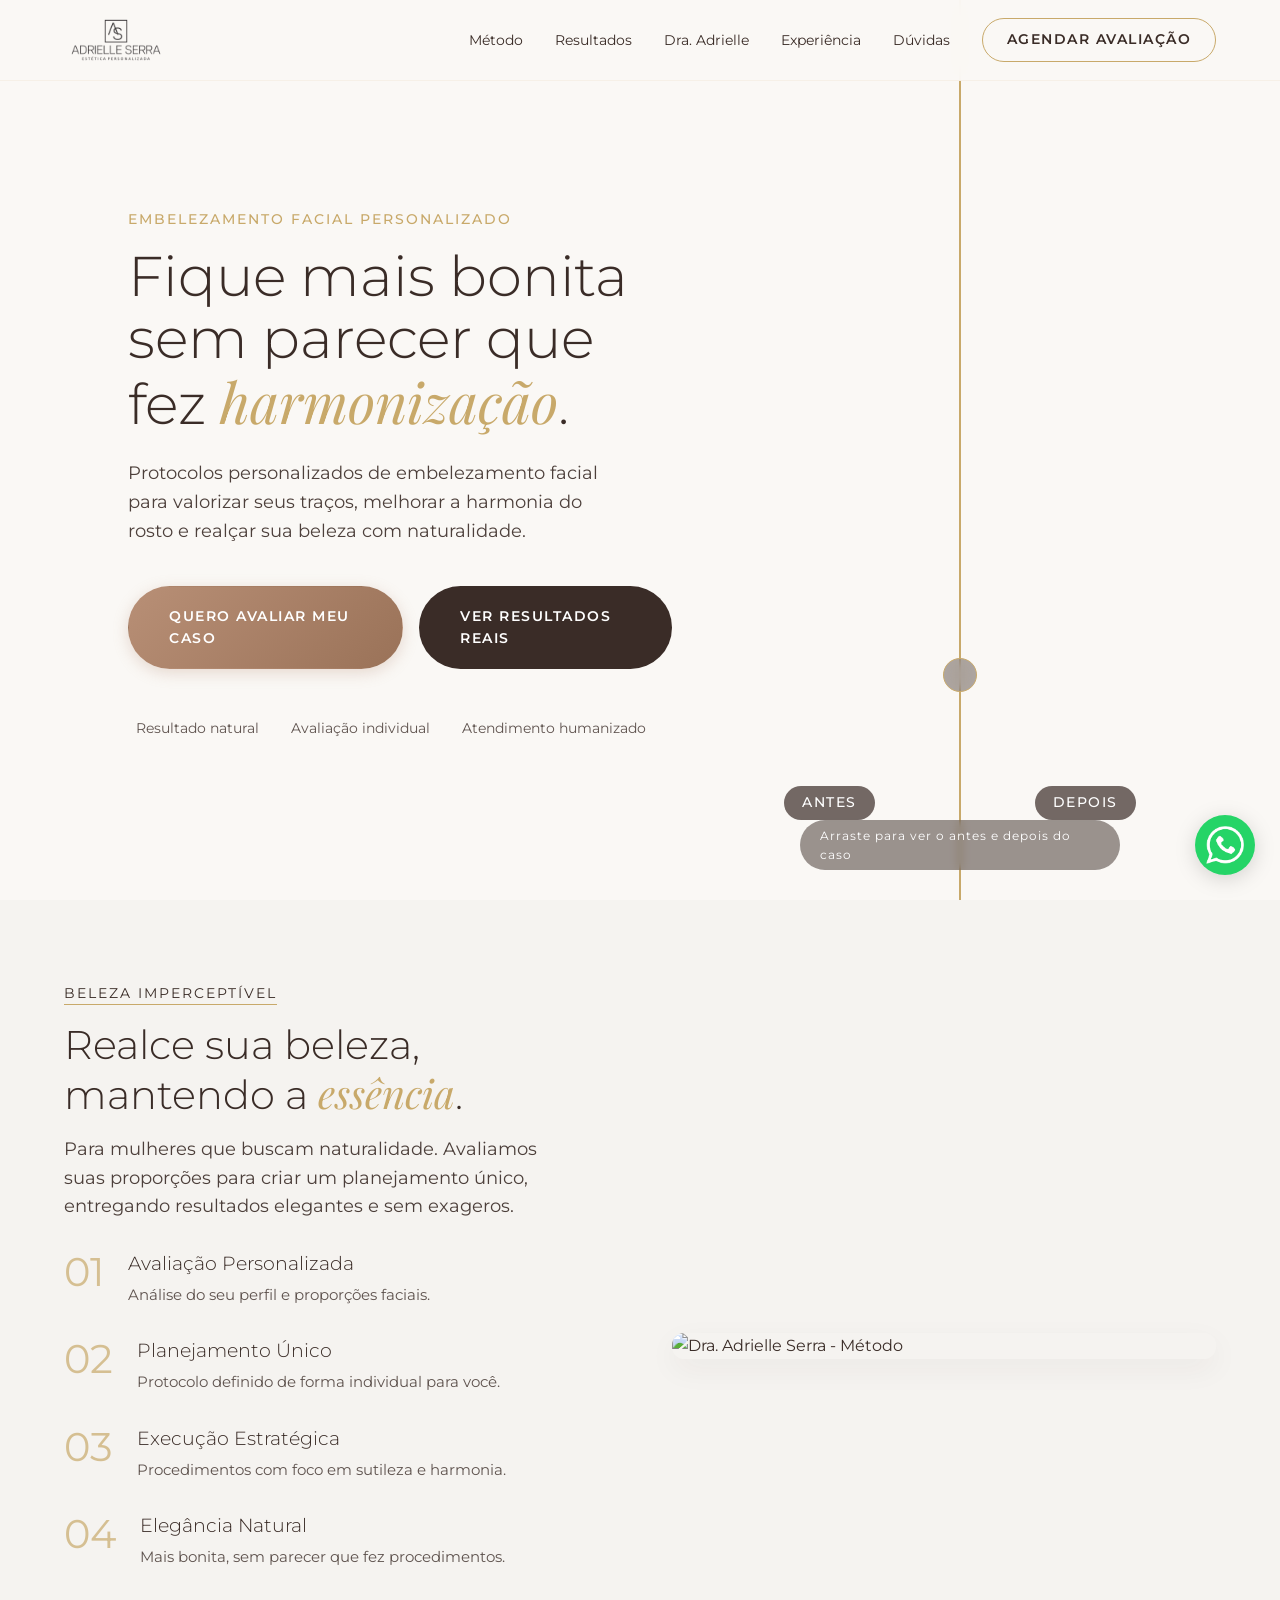
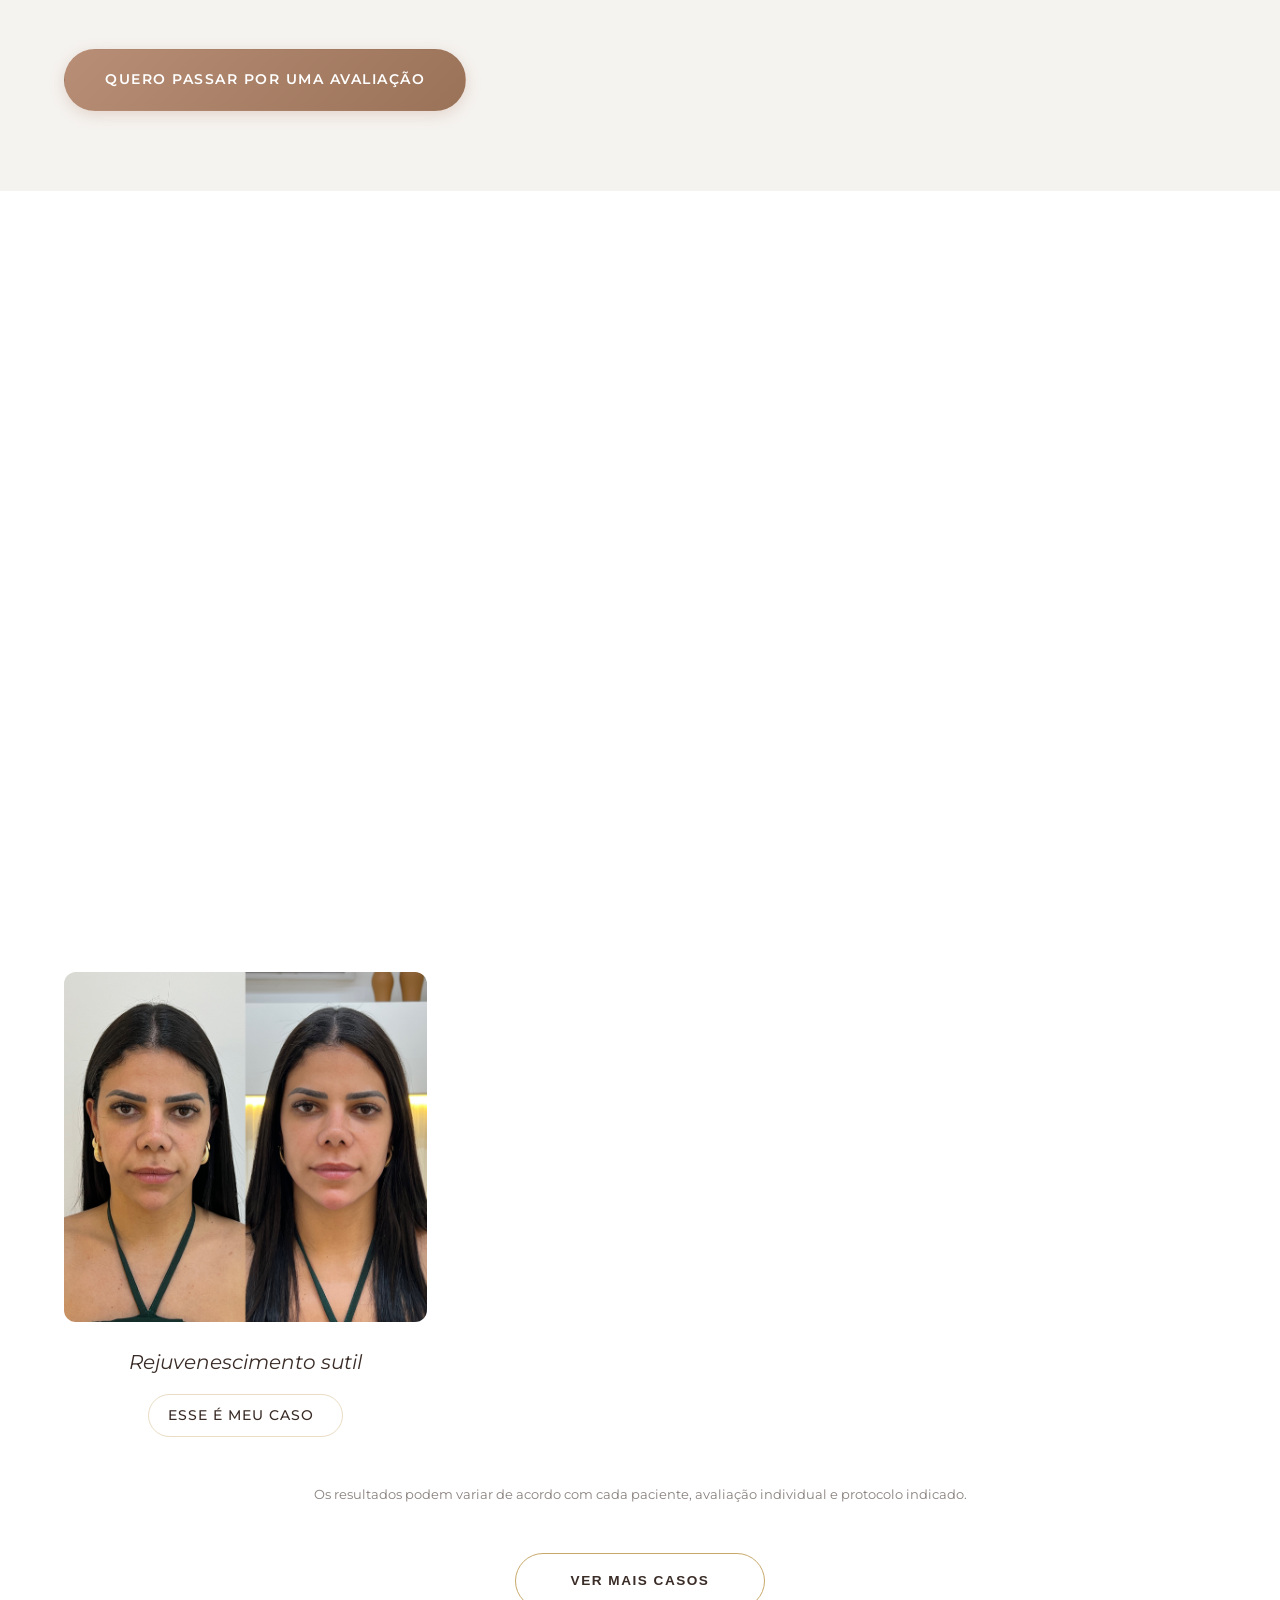
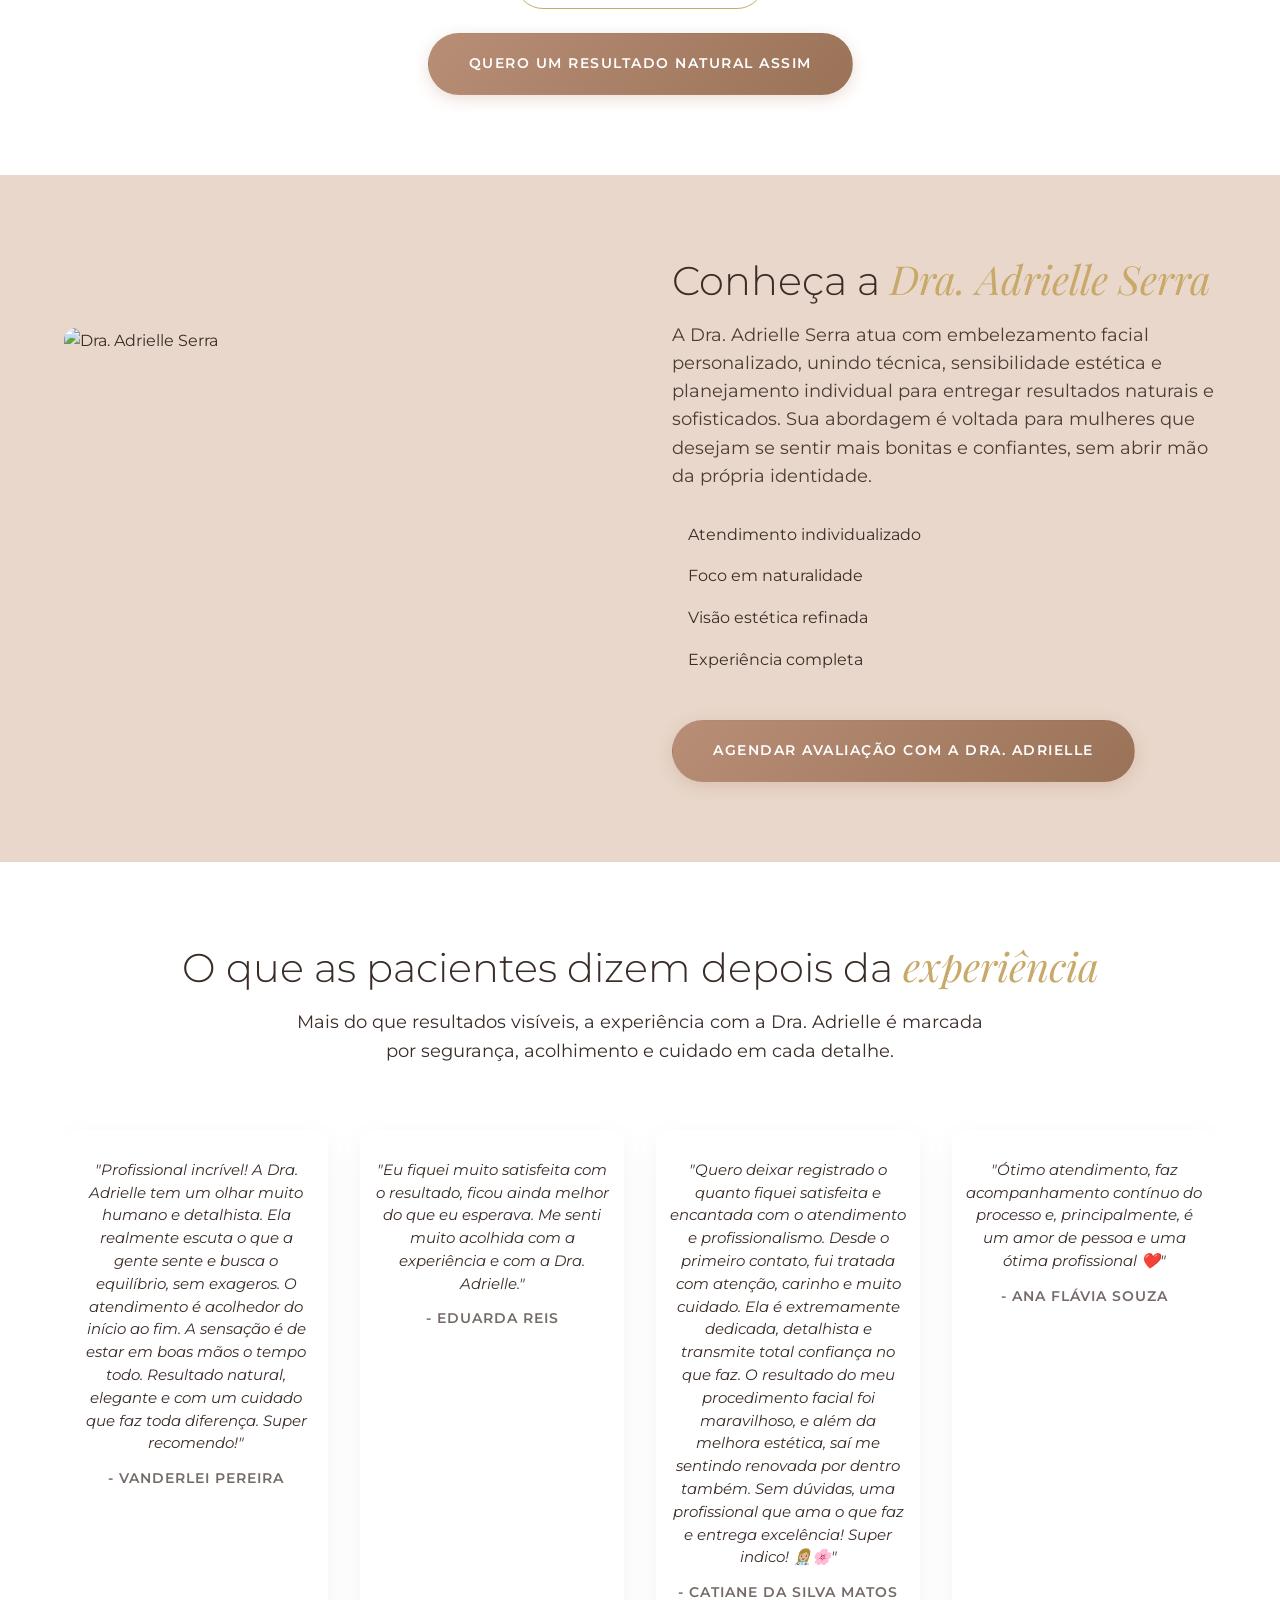
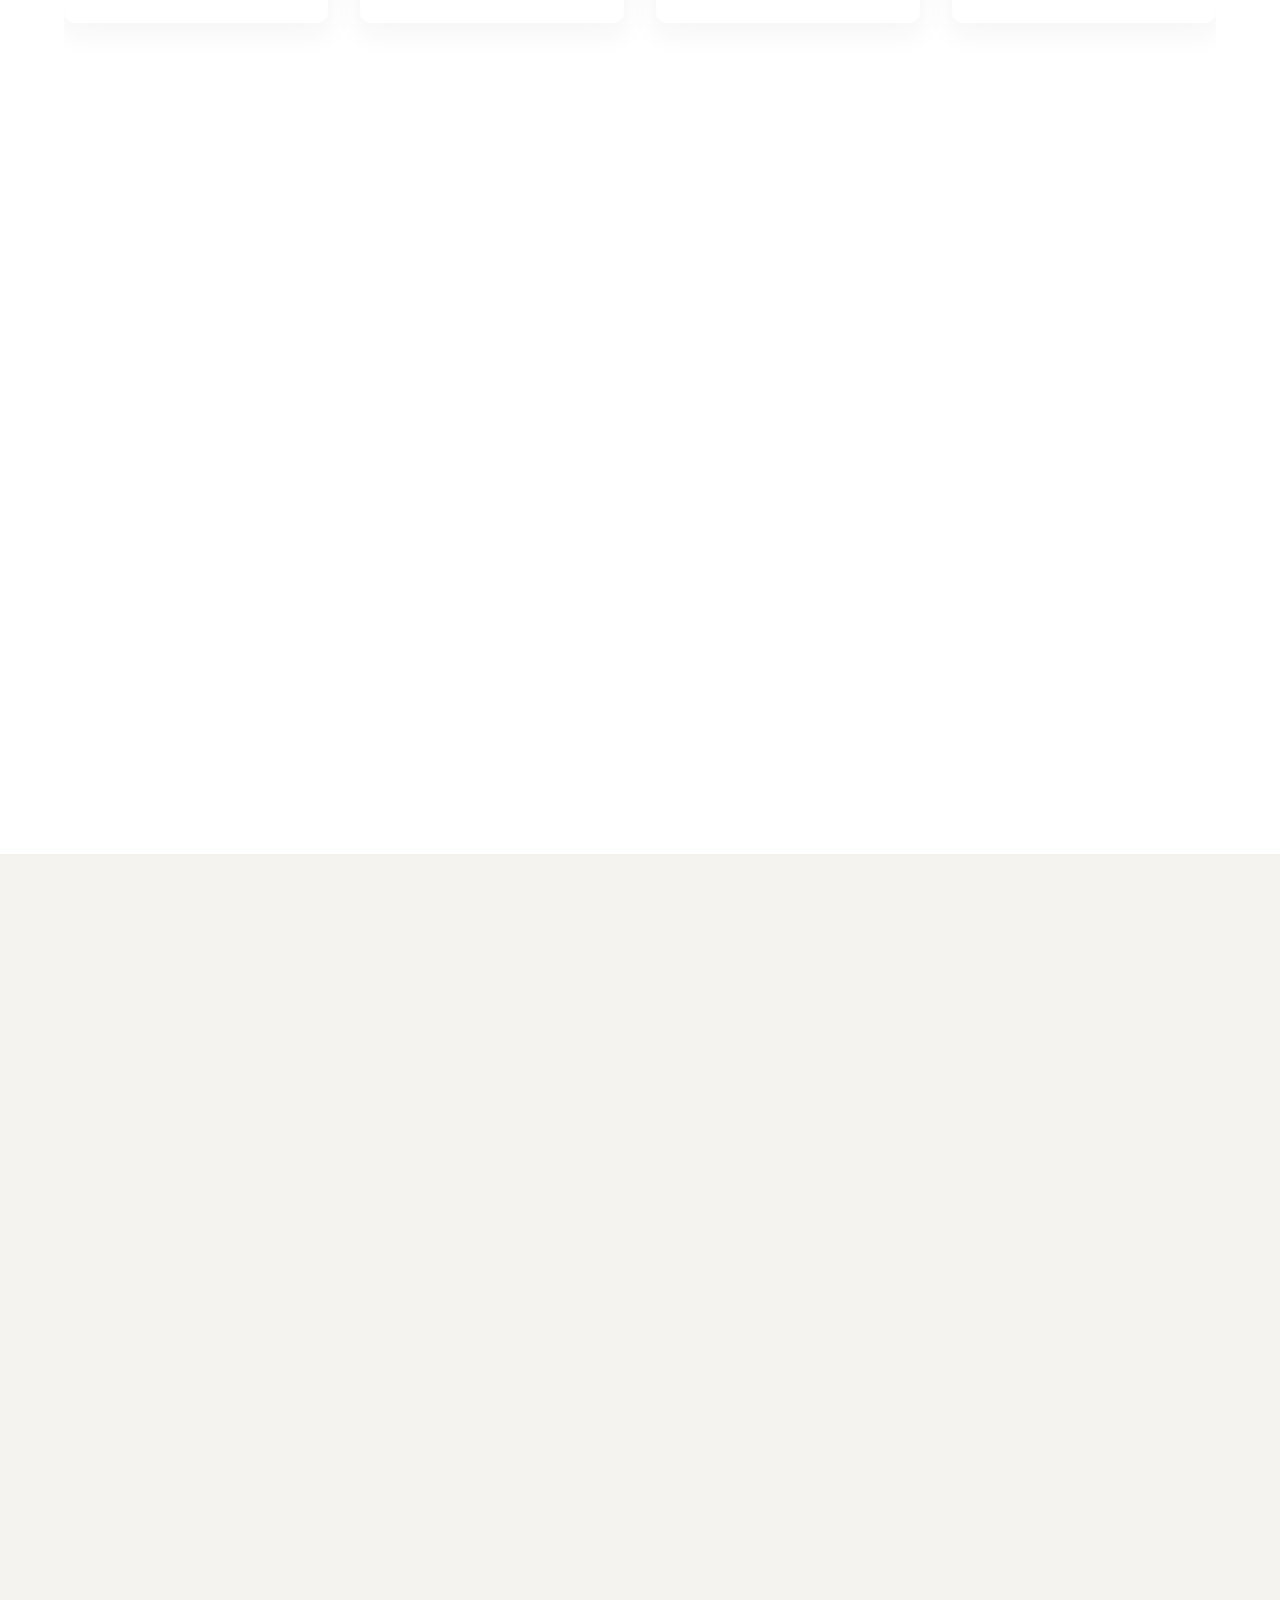
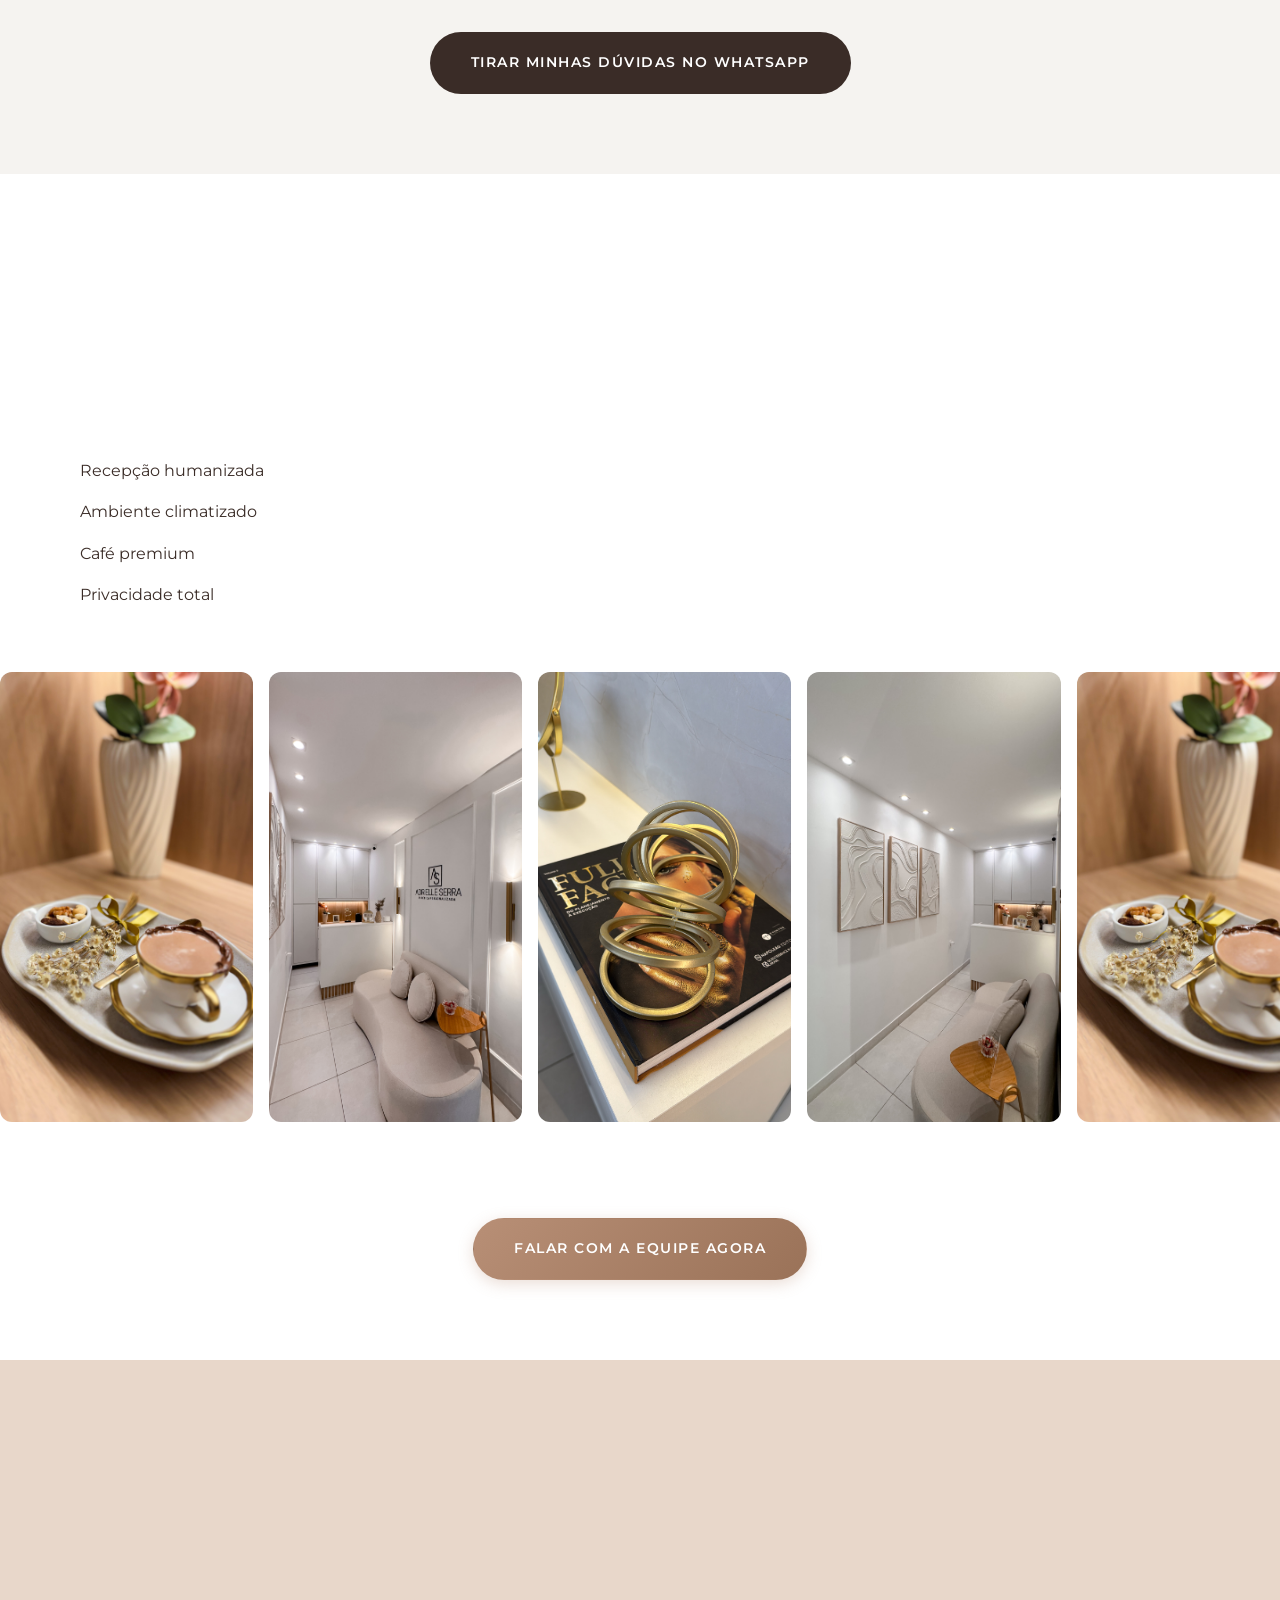
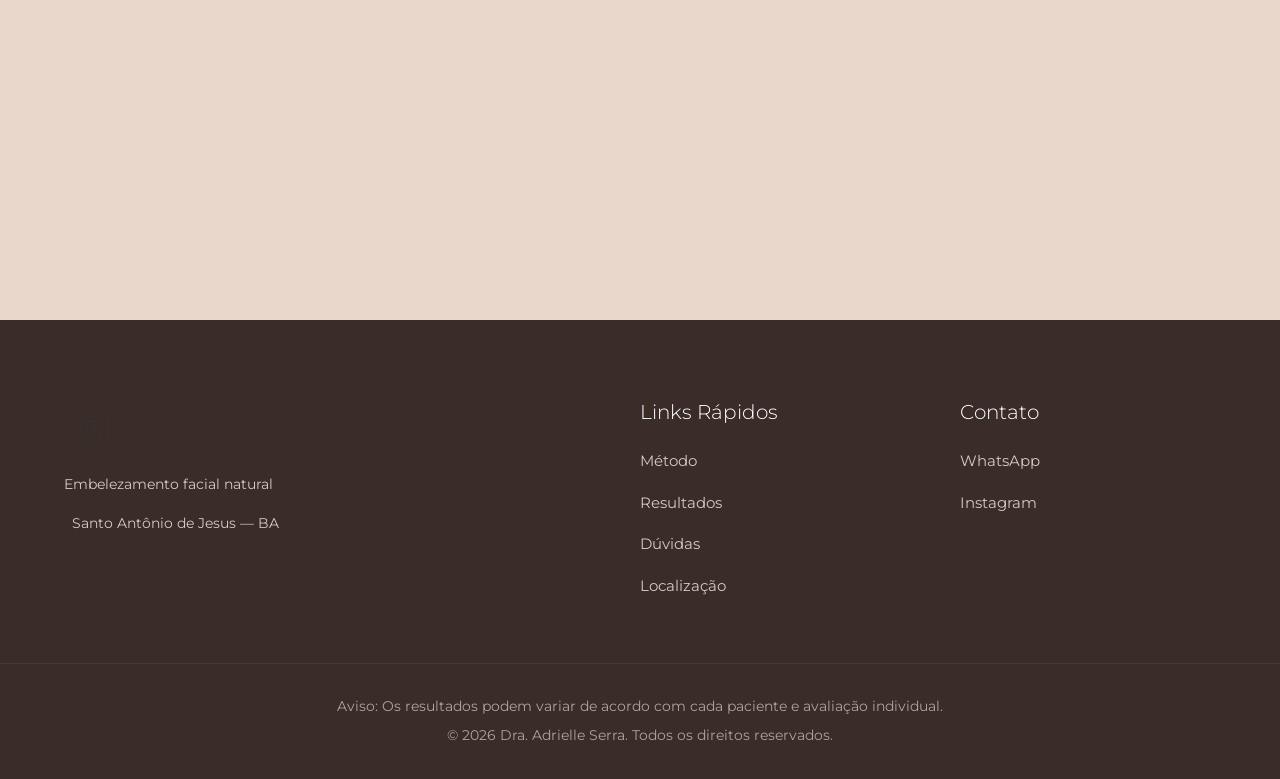
==== index.html @ 3c964368 "Initial commit for Dra Adrielle Landing Page" ====
<!DOCTYPE html>
<html lang="pt-BR">
<head>
    <meta charset="UTF-8">
    <meta name="viewport" content="width=device-width, initial-scale=1.0">
    <title>Dra. Adrielle Serra | Embelezamento Facial Natural</title>
    <meta name="description" content="Protocolos personalizados de embelezamento facial com a Dra. Adrielle Serra. Realce sua beleza com naturalidade, harmonia e sofisticação.">
    <link rel="preconnect" href="https://fonts.googleapis.com">
    <link rel="preconnect" href="https://fonts.gstatic.com" crossorigin>
    <link rel="icon" href="Logo/AS PRETO (3).png" type="image/png">
    <link href="https://fonts.googleapis.com/css2?family=Montserrat:wght@300;400;500;600&family=Playfair+Display:ital,wght@0,400;0,500;0,600;1,400&display=swap" rel="stylesheet">
    <link rel="stylesheet" href="style.css?v=20">
    <!-- Phosphor Icons for elegant thin icons -->
    <script src="https://unpkg.com/@phosphor-icons/web"></script>
</head>
<body>

    <!-- HEADER FIXO -->
    <header class="header" id="header">
        <div class="container header-container">
            <a href="#" class="logo"><img src="Logo/LOGO PRETA (3).png" alt="Dra. Adrielle Serra" class="header-logo-img"></a>
            <button class="mobile-menu-btn" id="mobile-menu-btn" aria-label="Abrir menu">
                <i class="ph ph-list"></i>
            </button>
            <nav class="nav" id="nav">
                <ul class="nav-list">
                    <li><a href="#metodo" class="nav-link">Método</a></li>
                    <li><a href="#resultados" class="nav-link">Resultados</a></li>
                    <li><a href="#dra" class="nav-link">Dra. Adrielle</a></li>
                    <li><a href="#experiencia" class="nav-link">Experiência</a></li>
                    <li><a href="#faq" class="nav-link">Dúvidas</a></li>
                </ul>
                <a href="https://wa.me/5575982843258?text=Ol%C3%A1%2C%20vim%20pelo%20site%20e%20gostaria%20de%20saber%20mais." target="_blank" class="btn btn-outline nav-btn">Agendar avaliação</a>
            </nav>
        </div>
    </header>

    <!-- 1. BENEFÍCIO DO MÉTODO (HERO SECTION) -->
    <section class="hero" id="home">
        <div class="hero-container">
            <div class="hero-content">
                <span class="hero-subtitle-top">Embelezamento Facial Personalizado</span>
                <h1 class="hero-title">Fique mais bonita sem parecer que fez <span class="serif-italic">harmonização</span>.</h1>
                <p class="hero-description">Protocolos personalizados de embelezamento facial para valorizar seus traços, melhorar a harmonia do rosto e realçar sua beleza com naturalidade.</p>
                <div class="hero-buttons">
                    <a href="https://wa.me/5575982843258?text=Ol%C3%A1%2C%20vim%20pelo%20site%20e%20gostaria%20de%20saber%20mais." target="_blank" class="btn btn-primary">Quero avaliar meu caso</a>
                    <a href="#resultados" class="btn btn-secondary">Ver resultados reais</a>
                </div>
                <div class="hero-badges">
                    <div class="badge"><i class="ph-light ph-sparkle"></i> Resultado natural</div>
                    <div class="badge"><i class="ph-light ph-user-focus"></i> Avaliação individual</div>
                    <div class="badge"><i class="ph-light ph-heart"></i> Atendimento humanizado</div>
                </div>
            </div>
            <div class="hero-image-wrapper">
                <!-- Rebuilt High-Ticket Slider -->
                <div class="dr-slider" id="dr-slider">
                    <!-- AFTER (Right / Bottom) -->
                    <div class="dr-img-after" style="background-image: url('images/depois.png');"></div>
                    
                    <!-- BEFORE (Left / Top - Cropped) -->
                    <div class="dr-clip-container" id="dr-clip">
                        <div class="dr-img-before" id="dr-before" style="background-image: url('images/antes.png');"></div>
                    </div>
                    
                    <!-- Fade Overlay -->
                    <div class="dr-fade"></div>
                    
                    <!-- Slider Handle -->
                    <div class="dr-handle" id="dr-handle">
                        <div class="dr-handle-btn">
                            <i class="ph ph-caret-left"></i>
                            <i class="ph ph-caret-right"></i>
                        </div>
                    </div>
                    
                    <!-- Tags -->
                    <div class="dr-tags">
                        <span class="dr-tag">ANTES</span>
                        <span class="dr-tag">DEPOIS</span>
                    </div>
                    
                    <!-- Info -->
                    <div class="dr-info">Arraste para ver o antes e depois do caso</div>
                </div>
            </div>
        </div>
    </section>

    <!-- 2. METODOLOGIA -->
    <section class="methodology section-bg-light" id="metodo">
        <div class="container container-flex reverse-mobile">
            <div class="methodology-content">
                <div class="methodology-text">
                    <span class="section-tag">Beleza Imperceptível</span>
                    <h2 class="section-title text-left">Realce sua beleza, mantendo a <span class="serif-italic">essência</span>.</h2>
                    <p class="methodology-desc">Para mulheres que buscam naturalidade. Avaliamos suas proporções para criar um planejamento único, entregando resultados elegantes e sem exageros.</p>
                </div>
                
                <div class="methodology-pillars" style="margin-top: 2rem;">
                    <div class="pillar-item">
                        <div class="pillar-number">01</div>
                        <div>
                            <h4 class="pillar-title">Avaliação Personalizada</h4>
                            <p class="pillar-text">Análise do seu perfil e proporções faciais.</p>
                        </div>
                    </div>
                    <div class="pillar-item">
                        <div class="pillar-number">02</div>
                        <div>
                            <h4 class="pillar-title">Planejamento Único</h4>
                            <p class="pillar-text">Protocolo definido de forma individual para você.</p>
                        </div>
                    </div>
                    <div class="pillar-item">
                        <div class="pillar-number">03</div>
                        <div>
                            <h4 class="pillar-title">Execução Estratégica</h4>
                            <p class="pillar-text">Procedimentos com foco em sutileza e harmonia.</p>
                        </div>
                    </div>
                    <div class="pillar-item">
                        <div class="pillar-number">04</div>
                        <div>
                            <h4 class="pillar-title">Elegância Natural</h4>
                            <p class="pillar-text">Mais bonita, sem parecer que fez procedimentos.</p>
                        </div>
                    </div>
                    <div class="cta-wrapper text-left mt-4 hidden-mobile">
                        <a href="https://wa.me/5575982843258?text=Ol%C3%A1%2C%20vim%20pelo%20site%20e%20gostaria%20de%20saber%20mais." target="_blank" class="btn btn-primary">Quero passar por uma avaliação</a>
                    </div>
                </div>
            </div>

            <div class="methodology-image-wrapper">
                <img src="adrielleserra.JPG.jpeg" alt="Dra. Adrielle Serra - Método" class="methodology-image" style="border-radius: var(--border-radius); width: 100%; object-fit: cover; box-shadow: var(--box-shadow);">
            </div>
        </div>
    </section>

    <!-- 3. RESULTADOS (ANTES E DEPOIS) -->
    <section class="results section-bg-white" id="resultados">
        <div class="container text-center">
            <h2 class="section-title">Resultados naturais em <span class="serif-italic">pacientes reais</span></h2>
            <p class="section-subtitle">Transformações planejadas para valorizar a beleza individual de cada paciente, respeitando seus traços e sua naturalidade.</p>
            
            <div class="results-grid" id="results-grid">
                <div class="result-card">
                    <img src="images/IMG_0155.JPEG" alt="Contorno facial" class="result-img">
                    <p class="result-caption">Contorno facial</p>
                    <a href="https://wa.me/5575982843258?text=Ol%C3%A1%2C%20gostei%20do%20resultado%20de%20contorno%20facial.%20Esse%20%C3%A9%20meu%20caso!" target="_blank" class="btn-minimalist">Esse é meu caso <i class="ph-bold ph-arrow-right"></i></a>
                </div>
                <div class="result-card">
                    <img src="casos/flavio.PNG" alt="Harmonia e naturalidade para homens" class="result-img">
                    <p class="result-caption">Harmonia e naturalidade para homens</p>
                    <a href="https://wa.me/5575982843258?text=Ol%C3%A1%2C%20gostei%20do%20resultado%20de%20harmonia%20e%20naturalidade%20para%20homens.%20Esse%20%C3%A9%20meu%20caso!" target="_blank" class="btn-minimalist">Esse é meu caso <i class="ph-bold ph-arrow-right"></i></a>
                </div>
                <div class="result-card">
                    <img src="images/IMG_1815.JPEG" alt="Lábios naturais" class="result-img">
                    <p class="result-caption">Melhora de Olheiras e Aspecto Descansado</p>
                    <a href="https://wa.me/5575982843258?text=Ol%C3%A1%2C%20gostei%20do%20resultado%20de%20melhora%20de%20olheiras.%20Esse%20%C3%A9%20meu%20caso!" target="_blank" class="btn-minimalist">Esse é meu caso <i class="ph-bold ph-arrow-right"></i></a>
                </div>
                <div class="result-card">
                    <img src="images/IMG_6536.JPEG" alt="Rejuvenescimento sutil" class="result-img">
                    <p class="result-caption">Rejuvenescimento sutil</p>
                    <a href="https://wa.me/5575982843258?text=Ol%C3%A1%2C%20gostei%20do%20resultado%20de%20rejuvenescimento%20sutil.%20Esse%20%C3%A9%20meu%20caso!" target="_blank" class="btn-minimalist">Esse é meu caso <i class="ph-bold ph-arrow-right"></i></a>
                </div>
                
                <!-- Ocultos inicialmente -->
                <div class="result-card hidden-result">
                    <img src="images/IMG_7598.PNG" alt="Rosto mais leve" class="result-img">
                    <p class="result-caption">Definição de Perfil e Mandíbula</p>
                    <a href="https://wa.me/5575982843258?text=Ol%C3%A1%2C%20gostei%20da%20defini%C3%A7%C3%A3o%20de%20perfil.%20Esse%20%C3%A9%20meu%20caso!" target="_blank" class="btn-minimalist">Esse é meu caso <i class="ph-bold ph-arrow-right"></i></a>
                </div>
                <div class="result-card hidden-result">
                    <img src="images/IMG_7755.PNG" alt="Embelezamento sem exageros" class="result-img">
                    <p class="result-caption">Embelezamento sem exageros</p>
                    <a href="https://wa.me/5575982843258?text=Ol%C3%A1%2C%20gostei%20do%20embelezamento%20sem%20exageros.%20Esse%20%C3%A9%20meu%20caso!" target="_blank" class="btn-minimalist">Esse é meu caso <i class="ph-bold ph-arrow-right"></i></a>
                </div>
                <!-- Swapped Result -->
                <div class="result-card hidden-result">
                    <img src="images/IMG_0156.JPEG" alt="Harmonia do perfil" class="result-img">
                    <p class="result-caption">Harmonia do perfil</p>
                    <a href="https://wa.me/5575982843258?text=Ol%C3%A1%2C%20gostei%20do%20resultado%20de%20harmonia%20do%20perfil.%20Esse%20%C3%A9%20meu%20caso!" target="_blank" class="btn-minimalist">Esse é meu caso <i class="ph-bold ph-arrow-right"></i></a>
                </div>
                <!-- Novos casos da pasta 'casos' -->
                <div class="result-card hidden-result">
                    <img src="casos/IMG_7600 (1).PNG" alt="Resultado Natural" class="result-img">
                    <p class="result-caption">Resultados Naturais e Sutis</p>
                    <a href="https://wa.me/5575982843258?text=Ol%C3%A1%2C%20gostei%20dos%20resultados%20naturais.%20Esse%20%C3%A9%20meu%20caso!" target="_blank" class="btn-minimalist">Esse é meu caso <i class="ph-bold ph-arrow-right"></i></a>
                </div>
                <div class="result-card hidden-result">
                    <img src="casos/IMG_7905.JPG (1).jpeg" alt="Harmonização Delicada" class="result-img">
                    <p class="result-caption">Harmonização Delicada</p>
                    <a href="https://wa.me/5575982843258?text=Ol%C3%A1%2C%20gostei%20da%20harmoniza%C3%A7%C3%A3o%20delicada.%20Esse%20%C3%A9%20meu%20caso!" target="_blank" class="btn-minimalist">Esse é meu caso <i class="ph-bold ph-arrow-right"></i></a>
                </div>
            </div>

            <p class="disclaimer">Os resultados podem variar de acordo com cada paciente, avaliação individual e protocolo indicado.</p>
            
            <div class="cta-wrapper" style="display: flex; flex-direction: column; align-items: center; gap: 1.5rem;">
                <button id="btn-ver-mais" class="btn btn-outline" style="min-width: 250px;">Ver mais casos</button>
                <a href="https://wa.me/5575982843258?text=Ol%C3%A1%2C%20vim%20pelo%20site%20e%20gostaria%20de%20saber%20mais." target="_blank" class="btn btn-primary" style="min-width: 250px;">Quero um resultado natural assim</a>
            </div>
        </div>
    </section>

    <!-- 4. AUTORIDADE -->
    <section class="authority section-bg-nude" id="dra">
        <div class="container container-flex">
            <div class="authority-image-wrapper animate-on-scroll">
                <img src="adrielleserra2.jpeg" alt="Dra. Adrielle Serra" class="authority-image">
            </div>
            <div class="authority-text animate-on-scroll">
                <h2 class="section-title text-left">Conheça a <span class="serif-italic">Dra. Adrielle Serra</span></h2>
                <p class="authority-desc">A Dra. Adrielle Serra atua com embelezamento facial personalizado, unindo técnica, sensibilidade estética e planejamento individual para entregar resultados naturais e sofisticados. Sua abordagem é voltada para mulheres que desejam se sentir mais bonitas e confiantes, sem abrir mão da própria identidade.</p>
                
                <ul class="authority-list">
                    <li><i class="ph-light ph-check"></i> Atendimento individualizado</li>
                    <li><i class="ph-light ph-check"></i> Foco em naturalidade</li>
                    <li><i class="ph-light ph-check"></i> Visão estética refinada</li>
                    <li><i class="ph-light ph-check"></i> Experiência completa</li>
                </ul>
                
                <div class="cta-wrapper text-left mt-4">
                    <a href="https://wa.me/5575982843258?text=Ol%C3%A1%2C%20vim%20pelo%20site%20e%20gostaria%20de%20saber%20mais." target="_blank" class="btn btn-primary">Agendar avaliação com a Dra. Adrielle</a>
                </div>
            </div>
        </div>
    </section>

    <!-- 5. FEEDBACKS E DEPOIMENTOS -->
    <section class="testimonials section-bg-white" id="depoimentos">
        <div class="container text-center">
            <h2 class="section-title animate-on-scroll">O que as pacientes dizem depois da <span class="serif-italic">experiência</span></h2>
            <p class="section-subtitle animate-on-scroll">Mais do que resultados visíveis, a experiência com a Dra. Adrielle é marcada por segurança, acolhimento e cuidado em cada detalhe.</p>
            
            <div class="testimonials-marquee-container">
                <div class="testimonials-track">
                    <!-- Avaliações Originais (10 casos) -->
                    <div class="card testimonial-card">
                        <div class="stars"><i class="ph-fill ph-star"></i><i class="ph-fill ph-star"></i><i class="ph-fill ph-star"></i><i class="ph-fill ph-star"></i><i class="ph-fill ph-star"></i></div>
                        <p class="testimonial-text">"Profissional incrível! A Dra. Adrielle tem um olhar muito humano e detalhista. Ela realmente escuta o que a gente sente e busca o equilíbrio, sem exageros. O atendimento é acolhedor do início ao fim. A sensação é de estar em boas mãos o tempo todo. Resultado natural, elegante e com um cuidado que faz toda diferença. Super recomendo!"</p>
                        <p class="testimonial-author">- Vanderlei Pereira</p>
                    </div>
                    <div class="card testimonial-card">
                        <div class="stars"><i class="ph-fill ph-star"></i><i class="ph-fill ph-star"></i><i class="ph-fill ph-star"></i><i class="ph-fill ph-star"></i><i class="ph-fill ph-star"></i></div>
                        <p class="testimonial-text">"Eu fiquei muito satisfeita com o resultado, ficou ainda melhor do que eu esperava. Me senti muito acolhida com a experiência e com a Dra. Adrielle."</p>
                        <p class="testimonial-author">- Eduarda reis</p>
                    </div>
                    <div class="card testimonial-card">
                        <div class="stars"><i class="ph-fill ph-star"></i><i class="ph-fill ph-star"></i><i class="ph-fill ph-star"></i><i class="ph-fill ph-star"></i><i class="ph-fill ph-star"></i></div>
                        <p class="testimonial-text">"Quero deixar registrado o quanto fiquei satisfeita e encantada com o atendimento e profissionalismo. Desde o primeiro contato, fui tratada com atenção, carinho e muito cuidado. Ela é extremamente dedicada, detalhista e transmite total confiança no que faz. O resultado do meu procedimento facial foi maravilhoso, e além da melhora estética, saí me sentindo renovada por dentro também. Sem dúvidas, uma profissional que ama o que faz e entrega excelência! Super indico! 👩🏼‍⚕️🌸"</p>
                        <p class="testimonial-author">- Catiane da Silva Matos</p>
                    </div>
                    <div class="card testimonial-card">
                        <div class="stars"><i class="ph-fill ph-star"></i><i class="ph-fill ph-star"></i><i class="ph-fill ph-star"></i><i class="ph-fill ph-star"></i><i class="ph-fill ph-star"></i></div>
                        <p class="testimonial-text">"Ótimo atendimento, faz acompanhamento contínuo do processo e, principalmente, é um amor de pessoa e uma ótima profissional ❤️"</p>
                        <p class="testimonial-author">- Ana Flávia Souza</p>
                    </div>
                    <div class="card testimonial-card">
                        <div class="stars"><i class="ph-fill ph-star"></i><i class="ph-fill ph-star"></i><i class="ph-fill ph-star"></i><i class="ph-fill ph-star"></i><i class="ph-fill ph-star"></i></div>
                        <p class="testimonial-text">"Ameiii demais! Atendimento maravilhoso e serviço excelente. Voltarei com toda certeza"</p>
                        <p class="testimonial-author">- Jessica Rodrigues</p>
                    </div>
                    <div class="card testimonial-card">
                        <div class="stars"><i class="ph-fill ph-star"></i><i class="ph-fill ph-star"></i><i class="ph-fill ph-star"></i><i class="ph-fill ph-star"></i><i class="ph-fill ph-star"></i></div>
                        <p class="testimonial-text">"Minha experiência foi excelente! Fui super bem atendida pela Adriele, que foi atenciosa do início ao fim. Ela é extremamente receptiva, acolhedora e profissional. O espaço é muito limpo e organizado, com um cuidado visível com a higiene."</p>
                        <p class="testimonial-author">- Gabriella Freitas</p>
                    </div>
                    <div class="card testimonial-card">
                        <div class="stars"><i class="ph-fill ph-star"></i><i class="ph-fill ph-star"></i><i class="ph-fill ph-star"></i><i class="ph-fill ph-star"></i><i class="ph-fill ph-star"></i></div>
                        <p class="testimonial-text">"Profissional excelente, didática, paciente e extremamente competente. Estúdio impecável, material de ótima qualidade, e todas as dúvidas esclarecidas. Minha experiência foi incrível e minha expectativa foi atingida, ainda mais por ter sido a primeira vez."</p>
                        <p class="testimonial-author">- Lena Soares</p>
                    </div>
                    <div class="card testimonial-card">
                        <div class="stars"><i class="ph-fill ph-star"></i><i class="ph-fill ph-star"></i><i class="ph-fill ph-star"></i><i class="ph-fill ph-star"></i><i class="ph-fill ph-star"></i></div>
                        <p class="testimonial-text">"Um ambiente completamente encantador. Quanto ao atendimento é impecável. Driele é um amor!"</p>
                        <p class="testimonial-author">- Aline Moraes</p>
                    </div>
                    <div class="card testimonial-card">
                        <div class="stars"><i class="ph-fill ph-star"></i><i class="ph-fill ph-star"></i><i class="ph-fill ph-star"></i><i class="ph-fill ph-star"></i><i class="ph-fill ph-star"></i></div>
                        <p class="testimonial-text">"Toda equipe muito atenciosa e profissional! Parabéns!"</p>
                        <p class="testimonial-author">- Ivanilson F. Souza</p>
                    </div>
                    <div class="card testimonial-card">
                        <div class="stars"><i class="ph-fill ph-star"></i><i class="ph-fill ph-star"></i><i class="ph-fill ph-star"></i><i class="ph-fill ph-star"></i><i class="ph-fill ph-star"></i></div>
                        <p class="testimonial-text">"Adriele é uma profissional muito atenciosa e humana. Ouviu minhas preocupações com atenção e executou um trabalho incrível. Estou muito satisfeita com o resultado!"</p>
                        <p class="testimonial-author">- Carol Braga</p>
                    </div>

                    <!-- Duplicados para o efeito de rolagem contínua no mobile -->
                    <div class="card testimonial-card duplicate-mobile">
                        <div class="stars"><i class="ph-fill ph-star"></i><i class="ph-fill ph-star"></i><i class="ph-fill ph-star"></i><i class="ph-fill ph-star"></i><i class="ph-fill ph-star"></i></div>
                        <p class="testimonial-text">"Profissional incrível! A Dra. Adrielle tem um olhar muito humano e detalhista. Ela realmente escuta o que a gente sente e busca o equilíbrio, sem exageros. O atendimento é acolhedor do início ao fim. A sensação é de estar em boas mãos o tempo todo. Resultado natural, elegante e com um cuidado que faz toda diferença. Super recomendo!"</p>
                        <p class="testimonial-author">- Vanderlei Pereira</p>
                    </div>
                    <div class="card testimonial-card duplicate-mobile">
                        <div class="stars"><i class="ph-fill ph-star"></i><i class="ph-fill ph-star"></i><i class="ph-fill ph-star"></i><i class="ph-fill ph-star"></i><i class="ph-fill ph-star"></i></div>
                        <p class="testimonial-text">"Eu fiquei muito satisfeita com o resultado, ficou ainda melhor do que eu esperava. Me senti muito acolhida com a experiência e com a Dra. Adrielle."</p>
                        <p class="testimonial-author">- Eduarda reis</p>
                    </div>
                    <div class="card testimonial-card duplicate-mobile">
                        <div class="stars"><i class="ph-fill ph-star"></i><i class="ph-fill ph-star"></i><i class="ph-fill ph-star"></i><i class="ph-fill ph-star"></i><i class="ph-fill ph-star"></i></div>
                        <p class="testimonial-text">"Quero deixar registrado o quanto fiquei satisfeita e encantada com o atendimento e profissionalismo. Desde o primeiro contato, fui tratada com atenção, carinho e muito cuidado. Ela é extremamente dedicada, detalhista e transmite total confiança no que faz. O resultado do meu procedimento facial foi maravilhoso, e além da melhora estética, saí me sentindo renovada por dentro também. Sem dúvidas, uma profissional que ama o que faz e entrega excelência! Super indico! 👩🏼‍⚕️🌸"</p>
                        <p class="testimonial-author">- Catiane da Silva Matos</p>
                    </div>
                    <div class="card testimonial-card duplicate-mobile">
                        <div class="stars"><i class="ph-fill ph-star"></i><i class="ph-fill ph-star"></i><i class="ph-fill ph-star"></i><i class="ph-fill ph-star"></i><i class="ph-fill ph-star"></i></div>
                        <p class="testimonial-text">"Ótimo atendimento, faz acompanhamento contínuo do processo e, principalmente, é um amor de pessoa e uma ótima profissional ❤️"</p>
                        <p class="testimonial-author">- Ana Flávia Souza</p>
                    </div>
                    <div class="card testimonial-card duplicate-mobile">
                        <div class="stars"><i class="ph-fill ph-star"></i><i class="ph-fill ph-star"></i><i class="ph-fill ph-star"></i><i class="ph-fill ph-star"></i><i class="ph-fill ph-star"></i></div>
                        <p class="testimonial-text">"Ameiii demais! Atendimento maravilhoso e serviço excelente. Voltarei com toda certeza"</p>
                        <p class="testimonial-author">- Jessica Rodrigues</p>
                    </div>
                    <div class="card testimonial-card duplicate-mobile">
                        <div class="stars"><i class="ph-fill ph-star"></i><i class="ph-fill ph-star"></i><i class="ph-fill ph-star"></i><i class="ph-fill ph-star"></i><i class="ph-fill ph-star"></i></div>
                        <p class="testimonial-text">"Minha experiência foi excelente! Fui super bem atendida pela Adriele, que foi atenciosa do início ao fim. Ela é extremamente receptiva, acolhedora e profissional. O espaço é muito limpo e organizado, com um cuidado visível com a higiene."</p>
                        <p class="testimonial-author">- Gabriella Freitas</p>
                    </div>
                    <div class="card testimonial-card duplicate-mobile">
                        <div class="stars"><i class="ph-fill ph-star"></i><i class="ph-fill ph-star"></i><i class="ph-fill ph-star"></i><i class="ph-fill ph-star"></i><i class="ph-fill ph-star"></i></div>
                        <p class="testimonial-text">"Profissional excelente, didática, paciente e extremamente competente. Estúdio impecável, material de ótima qualidade, e todas as dúvidas esclarecidas. Minha experiência foi incrível e minha expectativa foi atingida, ainda mais por ter sido a primeira vez."</p>
                        <p class="testimonial-author">- Lena Soares</p>
                    </div>
                    <div class="card testimonial-card duplicate-mobile">
                        <div class="stars"><i class="ph-fill ph-star"></i><i class="ph-fill ph-star"></i><i class="ph-fill ph-star"></i><i class="ph-fill ph-star"></i><i class="ph-fill ph-star"></i></div>
                        <p class="testimonial-text">"Um ambiente completamente encantador. Quanto ao atendimento é impecável. Driele é um amor!"</p>
                        <p class="testimonial-author">- Aline Moraes</p>
                    </div>
                    <div class="card testimonial-card duplicate-mobile">
                        <div class="stars"><i class="ph-fill ph-star"></i><i class="ph-fill ph-star"></i><i class="ph-fill ph-star"></i><i class="ph-fill ph-star"></i><i class="ph-fill ph-star"></i></div>
                        <p class="testimonial-text">"Toda equipe muito atenciosa e profissional! Parabéns!"</p>
                        <p class="testimonial-author">- Ivanilson F. Souza</p>
                    </div>
                    <div class="card testimonial-card duplicate-mobile">
                        <div class="stars"><i class="ph-fill ph-star"></i><i class="ph-fill ph-star"></i><i class="ph-fill ph-star"></i><i class="ph-fill ph-star"></i><i class="ph-fill ph-star"></i></div>
                        <p class="testimonial-text">"Adriele é uma profissional muito atenciosa e humana. Ouviu minhas preocupações com atenção e executou um trabalho incrível. Estou muito satisfeita com o resultado!"</p>
                        <p class="testimonial-author">- Carol Braga</p>
                    </div>
                </div>
            </div>

            <div class="cta-wrapper animate-on-scroll">
                <a href="https://wa.me/5575982843258?text=Ol%C3%A1%2C%20vim%20pelo%20site%20e%20gostaria%20de%20saber%20mais." target="_blank" class="btn btn-primary">Quero viver essa experiência</a>
            </div>
        </div>
    </section>

    <!-- 6. DÚVIDAS FREQUENTES -->
    <section class="faq section-bg-light" id="faq">
        <div class="container">
            <h2 class="section-title text-center">Dúvidas Frequentes</h2>
            
            <div class="faq-container">
                <div class="faq-item">
                    <button class="faq-question">
                        <span>O resultado fica natural?</span>
                        <i class="ph-bold ph-caret-down"></i>
                    </button>
                    <div class="faq-answer">
                        <p>Sim. A proposta da Dra. Adrielle é realçar a beleza da paciente sem descaracterizar seus traços.</p>
                    </div>
                </div>
                <div class="faq-item">
                    <button class="faq-question">
                        <span>Como sei qual procedimento é ideal para mim?</span>
                        <i class="ph-bold ph-caret-down"></i>
                    </button>
                    <div class="faq-answer">
                        <p>A indicação é feita após avaliação individual, considerando seu rosto, sua queixa e seu objetivo.</p>
                    </div>
                </div>
                <div class="faq-item">
                    <button class="faq-question">
                        <span>Tenho medo de ficar artificial. Esse atendimento é para mim?</span>
                        <i class="ph-bold ph-caret-down"></i>
                    </button>
                    <div class="faq-answer">
                        <p>Sim. O foco da metodologia é justamente entregar um resultado elegante, sutil e natural.</p>
                    </div>
                </div>
                <div class="faq-item">
                    <button class="faq-question">
                        <span>O procedimento dói?</span>
                        <i class="ph-bold ph-caret-down"></i>
                    </button>
                    <div class="faq-answer">
                        <p>O desconforto varia conforme o protocolo, mas a paciente recebe orientação e cuidado durante todo o atendimento.</p>
                    </div>
                </div>
                <div class="faq-item">
                    <button class="faq-question">
                        <span>Em quanto tempo vejo resultado?</span>
                        <i class="ph-bold ph-caret-down"></i>
                    </button>
                    <div class="faq-answer">
                        <p>Depende do procedimento indicado. Alguns resultados são mais imediatos, enquanto outros evoluem progressivamente.</p>
                    </div>
                </div>
                <div class="faq-item">
                    <button class="faq-question">
                        <span>Quanto tempo dura?</span>
                        <i class="ph-bold ph-caret-down"></i>
                    </button>
                    <div class="faq-answer">
                        <p>A durabilidade varia conforme o protocolo, organismo e hábitos da paciente.</p>
                    </div>
                </div>
                <div class="faq-item">
                    <button class="faq-question">
                        <span>Posso tirar dúvidas antes de agendar?</span>
                        <i class="ph-bold ph-caret-down"></i>
                    </button>
                    <div class="faq-answer">
                        <p>Sim. A equipe pode te orientar pelo WhatsApp antes do agendamento.</p>
                    </div>
                </div>
            </div>

            <div class="cta-wrapper text-center">
                <a href="https://wa.me/5575982843258?text=Ol%C3%A1%2C%20vim%20pelo%20site%20e%20gostaria%20de%20saber%20mais." target="_blank" class="btn btn-secondary">Tirar minhas dúvidas no WhatsApp</a>
            </div>
        </div>
    </section>

    <!-- 7. CUSTOMER SUCCESS / RECEPÇÃO -->
    <section class="experience section-bg-white" id="experiencia">
        <div class="container text-center mobile-center-text">
            <h2 class="section-title">Uma experiência pensada para você se sentir <span class="serif-italic">segura</span> do início ao fim</h2>
            <p class="section-subtitle" style="margin: 0 auto 2rem auto; max-width: 800px;">Um ambiente premium pensado para oferecer conforto, privacidade e total acolhimento em cada etapa do seu atendimento.</p>
            
            <ul class="authority-list" style="justify-content: center; margin-bottom: 3rem; flex-wrap: wrap;">
                <li><i class="ph-light ph-check"></i> Recepção humanizada</li>
                <li><i class="ph-light ph-check"></i> Ambiente climatizado</li>
                <li><i class="ph-light ph-check"></i> Café premium</li>
                <li><i class="ph-light ph-check"></i> Privacidade total</li>
            </ul>
        </div>
        
        <div class="clinic-marquee-container">
            <div class="clinic-track">
                <!-- Original images -->
                <img src="espaço/clinica.jpeg" class="clinic-card" alt="Recepção">
                <img src="espaço/clinica(1).jpeg" class="clinic-card" alt="Clínica 1">
                <img src="espaço/clinica(2).jpeg" class="clinic-card" alt="Clínica 2">
                <img src="espaço/clinica(3).jpeg" class="clinic-card" alt="Clínica 3">
                
                <!-- Duplicate images for continuous scroll -->
                <img src="espaço/clinica.jpeg" class="clinic-card" alt="Recepção">
                <img src="espaço/clinica(1).jpeg" class="clinic-card" alt="Clínica 1">
                <img src="espaço/clinica(2).jpeg" class="clinic-card" alt="Clínica 2">
                <img src="espaço/clinica(3).jpeg" class="clinic-card" alt="Clínica 3">
                
                <!-- Extra duplicates for smooth wide scroll -->
                <img src="espaço/clinica.jpeg" class="clinic-card duplicate-mobile" alt="Recepção">
                <img src="espaço/clinica(1).jpeg" class="clinic-card duplicate-mobile" alt="Clínica 1">
                <img src="espaço/clinica(2).jpeg" class="clinic-card duplicate-mobile" alt="Clínica 2">
                <img src="espaço/clinica(3).jpeg" class="clinic-card duplicate-mobile" alt="Clínica 3">
            </div>
        </div>

        <div class="container text-center mt-4">
            <div class="cta-wrapper">
                <a href="https://wa.me/5575982843258?text=Ol%C3%A1%2C%20vim%20pelo%20site%20e%20gostaria%20de%20saber%20mais." target="_blank" class="btn btn-primary">Falar com a equipe agora</a>
            </div>
        </div>
    </section>

    <!-- 8. LOCAL DE ATUAÇÃO -->
    <section class="location section-bg-nude" id="local">
        <div class="container container-flex">
            <div class="location-text">
                <h2 class="section-title text-left">Atendimento em <span class="serif-italic">Santo Antônio de Jesus — BA</span></h2>
                <p class="location-desc">A Dra. Adrielle Serra atende em um espaço pensado para oferecer conforto, privacidade e uma experiência premium desde a chegada.</p>
                <div class="location-address">
                    <i class="ph-light ph-map-pin"></i>
                    <p>Av. Luiz Viana, 178 - 3º Andar - Centro<br>Santo Antônio de Jesus - BA</p>
                </div>
                <div class="location-buttons hidden-mobile">
                    <a href="https://maps.google.com/?q=Av.+Luiz+Viana,+178+-+3º+Andar+-+Centro,+Santo+Antônio+de+Jesus+-+BA" target="_blank" class="btn btn-outline">Ver rota no Google Maps</a>
                    <a href="https://wa.me/5575982843258?text=Ol%C3%A1%2C%20vim%20pelo%20site%20e%20gostaria%20de%20saber%20mais." target="_blank" class="btn btn-primary">Agendar avaliação</a>
                </div>
            </div>
            
            <div class="location-media" style="flex: 1;">
                <iframe src="https://www.google.com/maps/embed?pb=!1m18!1m12!1m3!1d3889.373400302302!2d-39.26462712411904!3d-12.966952887353995!2m3!1f0!2f0!3f0!3m2!1i1024!2i768!4f13.1!3m3!1m2!1s0x71626fdf21c8313%3A0x64e9a4f2b1d5c567!2sAv.%20Luiz%20Viana%2C%20178%20-%20Centro%2C%20Santo%20Ant%C3%B4nio%20de%20Jesus%20-%20BA!5e0!3m2!1spt-BR!2sbr!4v1716075128000!5m2!1spt-BR!2sbr" width="100%" height="400" style="border:0; border-radius: 12px;" allowfullscreen="" loading="lazy" referrerpolicy="no-referrer-when-downgrade"></iframe>
                <div class="location-buttons show-mobile mt-4">
                    <a href="https://maps.google.com/?q=Av.+Luiz+Viana,+178+-+3º+Andar+-+Centro,+Santo+Antônio+de+Jesus+-+BA" target="_blank" class="btn btn-outline" style="width: 100%; margin-bottom: 1rem;">Ver rota no Google Maps</a>
                    <a href="https://wa.me/5575982843258?text=Ol%C3%A1%2C%20vim%20pelo%20site%20e%20gostaria%20de%20saber%20mais." target="_blank" class="btn btn-primary" style="width: 100%;">Agendar avaliação</a>
                </div>
            </div>
        </div>
    </section>

    <!-- FOOTER -->
    <footer class="footer">
        <div class="container footer-container">
            <div class="footer-brand">
                <img src="Logo/AS PRETO (3).png" alt="Dra. Adrielle Serra" class="footer-logo-img">
                <p class="footer-specialty">Embelezamento facial natural</p>
                <p class="footer-location"><i class="ph-light ph-map-pin"></i> Santo Antônio de Jesus — BA</p>
            </div>
            
            <div class="footer-links">
                <h4>Links Rápidos</h4>
                <ul>
                    <li><a href="#metodo">Método</a></li>
                    <li><a href="#resultados">Resultados</a></li>
                    <li><a href="#faq">Dúvidas</a></li>
                    <li><a href="#local">Localização</a></li>
                </ul>
            </div>
            
            <div class="footer-contact">
                <h4>Contato</h4>
                <ul>
                    <li><a href="https://wa.me/5575982843258?text=Ol%C3%A1%2C%20vim%20pelo%20site%20e%20gostaria%20de%20saber%20mais." target="_blank"><i class="ph-light ph-whatsapp-logo"></i> WhatsApp</a></li>
                    <li><a href="https://instagram.com/draadrielleserra" target="_blank"><i class="ph-light ph-instagram-logo"></i> Instagram</a></li>
                </ul>
            </div>
        </div>
        <div class="footer-bottom">
            <div class="container">
                <p class="footer-disclaimer">Aviso: Os resultados podem variar de acordo com cada paciente e avaliação individual.</p>
                <p class="footer-copy">&copy; 2026 Dra. Adrielle Serra. Todos os direitos reservados.</p>
            </div>
        </div>
    </footer>

    <!-- WhatsApp Floating Widget -->
    <div class="whatsapp-widget">
        <div class="whatsapp-widget-text">Falar com especialista</div>
        <a href="https://wa.me/5575982843258?text=Ol%C3%A1%2C%20vim%20pelo%20site%20e%20gostaria%20de%20saber%20mais." target="_blank" class="whatsapp-widget-btn">
            <img src="whatsapp.avif" alt="WhatsApp" style="width: 100%; height: 100%; object-fit: contain;">
        </a>
    </div>

    <script src="script.js"></script>
</body>
</html>
---- style.css ----
/* ==================
   VARIABLES & RESET
   ================== */
:root {
    /* Palette */
    --color-light-gray: #F5F3F0;
    --color-off-white: #FAF8F5;
    --color-light-nude: #E8D7CA;
    --color-medium-nude: #B88F76;
    --color-pastel-gold: #C8A96A;
    --color-sophisticated-brown: #3A2C27;
    --color-white: #FFFFFF;

    /* Typography */
    --font-heading: 'Montserrat', sans-serif; /* Mudado para sans-serif como base dos títulos */
    --font-body: 'Montserrat', sans-serif;
    --font-emphasis: 'Playfair Display', serif; /* Fonte serifada para destaques */

    /* Styling */
    --transition: all 0.3s ease;
    --border-radius: 12px;
    --box-shadow: 0 10px 30px rgba(58, 44, 39, 0.05);
}

* {
    margin: 0;
    padding: 0;
    box-sizing: border-box;
}

html {
    scroll-behavior: smooth;
    font-size: 16px;
}

body {
    font-family: var(--font-body);
    color: var(--color-sophisticated-brown);
    background-color: var(--color-off-white);
    line-height: 1.6;
    -webkit-font-smoothing: antialiased;
}

h1, h2, h3, h4, h5, h6 {
    font-family: var(--font-heading);
    font-weight: 300; /* Peso leve e sofisticado inspirado na referência */
    line-height: 1.2;
    color: var(--color-sophisticated-brown);
}

.serif-italic {
    font-family: var(--font-emphasis);
    font-style: italic;
    font-weight: 400;
    color: var(--color-pastel-gold);
}

a {
    text-decoration: none;
    color: inherit;
    transition: var(--transition);
}

ul {
    list-style: none;
}

img {
    max-width: 100%;
    height: auto;
    display: block;
}

/* ==================
   UTILITIES
   ================== */
.container {
    width: 100%;
    max-width: 1200px;
    margin: 0 auto;
    padding: 0 24px;
}

.text-center { text-align: center; }
.text-left { text-align: left; }
.mt-4 { margin-top: 2rem; }

.section-bg-white { background-color: var(--color-white); }
.section-bg-offwhite { background-color: var(--color-off-white); }
.section-bg-light { background-color: var(--color-light-gray); }
.section-bg-nude { background-color: var(--color-light-nude); }

section {
    padding: 5rem 0;
}

.section-title {
    font-size: 2.5rem;
    margin-bottom: 1rem;
    color: var(--color-sophisticated-brown);
}

.section-subtitle {
    font-size: 1.125rem;
    max-width: 700px;
    margin: 0 auto 3rem auto;
    color: var(--color-sophisticated-brown);
    opacity: 0.8;
}

.container-flex {
    display: flex;
    align-items: center;
    gap: 4rem;
}

.container-flex > * {
    flex: 1;
}

/* Placeholders */
.image-placeholder {
    background-color: #E2DBD5; /* Slightly darker than nude for contrast */
    display: flex;
    align-items: center;
    justify-content: center;
    color: var(--color-sophisticated-brown);
    font-size: 0.875rem;
    text-align: center;
    border-radius: var(--border-radius);
    border: 1px dashed var(--color-medium-nude);
    padding: 1rem;
    position: relative;
    overflow: hidden;
}

/* ==================
   BUTTONS
   ================== */
.btn {
    display: inline-flex;
    align-items: center;
    justify-content: center;
    padding: 1.2rem 2.5rem;
    border-radius: 50px;
    font-weight: 600;
    font-size: 0.85rem;
    text-transform: uppercase;
    letter-spacing: 1.5px;
    cursor: pointer;
    transition: var(--transition);
    border: 1px solid transparent;
}

.btn-primary {
    background: linear-gradient(135deg, var(--color-medium-nude), #9a7258);
    color: var(--color-white);
    box-shadow: 0 4px 15px rgba(184, 143, 118, 0.3);
}

.btn-primary:hover {
    background: linear-gradient(135deg, #9a7258, #7d5740);
    transform: translateY(-2px);
    box-shadow: 0 8px 25px rgba(184, 143, 118, 0.5);
}

.btn-secondary {
    background-color: var(--color-sophisticated-brown);
    color: var(--color-white);
}

.btn-secondary:hover {
    background-color: #2a1f1b;
    transform: translateY(-2px);
}

.btn-outline {
    background-color: transparent;
    color: var(--color-sophisticated-brown);
    border: 1px solid var(--color-pastel-gold);
}

.btn-outline:hover {
    background-color: var(--color-pastel-gold);
    color: var(--color-white);
}

.cta-wrapper {
    margin-top: 3rem;
}

/* ==================
   HEADER
   ================== */
.header {
    position: fixed;
    top: 0;
    left: 0;
    width: 100%;
    z-index: 1000;
    background-color: rgba(250, 248, 245, 0.95);
    backdrop-filter: blur(10px);
    border-bottom: 1px solid rgba(200, 169, 106, 0.1);
    transition: var(--transition);
}

.header.scrolled {
    box-shadow: 0 5px 20px rgba(58, 44, 39, 0.05);
    padding: 0.5rem 0;
}

.header-container {
    display: flex;
    align-items: center;
    justify-content: space-between;
    height: 80px;
}

.logo {
    display: flex;
    align-items: center;
}

.header-logo-img {
    height: 80px;
    width: auto;
    display: block;
    transform: scale(1.3); /* Dá um zoom para compensar o espaço em branco na própria imagem */
    transform-origin: left center;
}

.nav {
    display: flex;
    align-items: center;
    gap: 2rem;
}

.nav-list {
    display: flex;
    gap: 2rem;
}

.nav-link {
    font-size: 0.9rem;
    font-weight: 400;
    color: var(--color-sophisticated-brown);
    position: relative;
}

.nav-link::after {
    content: '';
    position: absolute;
    width: 0;
    height: 1px;
    bottom: -4px;
    left: 0;
    background-color: var(--color-pastel-gold);
    transition: var(--transition);
}

.nav-link:hover::after {
    width: 100%;
}

.nav-btn {
    padding: 0.6rem 1.5rem;
    font-size: 0.9rem;
}

.mobile-menu-btn {
    display: none;
    background: none;
    border: none;
    font-size: 1.5rem;
    color: var(--color-sophisticated-brown);
    cursor: pointer;
}

/* ==================
   HERO SECTION
   ================== */
.hero {
    position: relative;
    padding: 0;
    min-height: 100vh;
    display: flex;
    align-items: center;
    background-color: var(--color-off-white);
    overflow: hidden;
}

.hero-container {
    display: flex;
    align-items: center;
    width: 100%;
    max-width: none;
    padding: 0;
    margin: 0;
    min-height: 100vh;
}

.hero-content {
    flex: 1;
    padding: 8rem 5% 5rem 10%;
    max-width: 800px;
    z-index: 20;
}

.hero-subtitle-top {
    font-size: 0.875rem;
    text-transform: uppercase;
    letter-spacing: 2px;
    color: var(--color-pastel-gold);
    font-weight: 500;
    display: block;
    margin-bottom: 1rem;
}

.hero-title {
    font-size: 3.5rem;
    margin-bottom: 1.5rem;
    line-height: 1.1;
    font-weight: 300;
}

.hero-description {
    font-size: 1.125rem;
    margin-bottom: 2.5rem;
    color: var(--color-sophisticated-brown);
    opacity: 0.9;
    max-width: 500px;
}

.hero-buttons {
    display: flex;
    gap: 1rem;
    margin-bottom: 3rem;
}

.hero-badges {
    display: flex;
    gap: 1.5rem;
    flex-wrap: wrap;
}

.badge {
    display: flex;
    align-items: center;
    gap: 0.5rem;
    font-size: 0.875rem;
    color: var(--color-sophisticated-brown);
    opacity: 0.8;
}

.badge i {
    color: var(--color-pastel-gold);
    font-size: 1.125rem;
}

.hero-image-wrapper {
    flex: 1;
    display: flex;
    justify-content: flex-end; /* Align slider to the right edge */
    align-items: stretch; /* Fill vertical space */
    height: 100vh;
    position: relative;
    padding: 0; /* Remove padding for full bleed */
}

.slider-fade-overlay {
    display: none; /* We use mask-image now */
}/* ==========================================================================
   NEW HERO SLIDER (REBUILT)
   ========================================================================== */
.dr-slider {
    position: absolute;
    top: 0;
    right: 0;
    width: 50vw;
    height: 100vh;
    overflow: hidden;
    cursor: ew-resize;
    user-select: none;
    touch-action: none;
}

.dr-img-after, .dr-img-before {
    position: absolute;
    top: 0;
    left: 0;
    width: 50vw; /* Must match .dr-slider width on desktop */
    height: 100vh;
    background-size: cover;
    background-repeat: no-repeat;
    filter: contrast(1.05) saturate(1.05);
}

.dr-img-before {
    background-position: center 30%;
}

.dr-img-after {
    background-position: center 28.5%; /* Move 'depois' image slightly UP to align mouths */
}

.dr-clip-container {
    position: absolute;
    top: 0;
    left: 0;
    width: 50%;
    height: 100%;
    overflow: hidden;
    z-index: 2;
}

.dr-fade {
    position: absolute;
    top: -2px;
    left: -2px;
    bottom: -2px;
    width: 35%;
    background: linear-gradient(to right, var(--color-off-white) 0%, transparent 100%);
    z-index: 3;
    pointer-events: none;
}

.dr-handle {
    position: absolute;
    top: 0;
    left: 50%;
    bottom: 0;
    width: 2px;
    background-color: var(--color-pastel-gold);
    transform: translateX(-50%);
    z-index: 4;
    pointer-events: none;
}

.dr-handle-btn {
    position: absolute;
    top: 75%; /* Movido para a parte inferior para não tampar o rosto */
    left: 50%;
    transform: translate(-50%, -50%);
    width: 34px;
    height: 34px;
    background-color: rgba(58, 44, 39, 0.4);
    border-radius: 50%;
    display: flex;
    align-items: center;
    justify-content: center;
    color: var(--color-pastel-gold);
    backdrop-filter: blur(8px);
    border: 1px solid var(--color-pastel-gold);
    font-size: 0.9rem;
}

.dr-tags {
    position: absolute;
    bottom: 80px;
    left: 0;
    width: 100%;
    display: flex;
    justify-content: center;
    gap: 25%; /* Keeps them centered over the face, out of the white fade */
    padding: 0;
    pointer-events: none;
    z-index: 5;
}

.dr-tag {
    background-color: rgba(58, 44, 39, 0.7);
    color: var(--color-white);
    padding: 6px 18px;
    border-radius: 30px;
    font-size: 0.85rem;
    font-weight: 500;
    letter-spacing: 1.5px;
    backdrop-filter: blur(4px);
}

.dr-info {
    position: absolute;
    bottom: 30px;
    left: 50%;
    transform: translateX(-50%);
    background-color: rgba(58, 44, 39, 0.5);
    color: var(--color-white);
    padding: 6px 20px;
    border-radius: 30px;
    font-size: 0.75rem;
    letter-spacing: 1px;
    backdrop-filter: blur(4px);
    z-index: 5;
    pointer-events: none;
}

/* ==================
   GRID SYSTEM
   ================== */
.grid-cards {
    display: grid;
    grid-template-columns: repeat(auto-fit, minmax(280px, 1fr));
    gap: 2rem;
}

.card {
    background-color: var(--color-white);
    padding: 2.5rem 2rem;
    border-radius: var(--border-radius);
    box-shadow: var(--box-shadow);
    transition: var(--transition);
    text-align: left;
    border-bottom: 3px solid transparent;
}

.card:hover {
    transform: translateY(-5px);
    border-bottom: 3px solid var(--color-pastel-gold);
}

.card-icon {
    font-size: 2.5rem;
    color: var(--color-pastel-gold);
    margin-bottom: 1.5rem;
}

.card-title {
    font-size: 1.25rem;
    margin-bottom: 1rem;
}

.card-text {
    font-size: 0.95rem;
    color: var(--color-sophisticated-brown);
    opacity: 0.8;
}

/* ==================
   PAIN POINTS
   ================== */
.pain-points {
    position: relative;
}

/* ==================
   METHODOLOGY
   ================== */
.section-tag {
    display: inline-block;
    font-size: 0.875rem;
    text-transform: uppercase;
    letter-spacing: 2px;
    color: var(--color-sophisticated-brown);
    border-bottom: 1px solid var(--color-pastel-gold);
    margin-bottom: 1rem;
}

.methodology-text {
    padding-right: 2rem;
}

.methodology-desc {
    font-size: 1.1rem;
    opacity: 0.9;
}

.methodology-pillars {
    display: flex;
    flex-direction: column;
    gap: 2rem;
}

.pillar-item {
    display: flex;
    gap: 1.5rem;
    align-items: flex-start;
}

.pillar-number {
    font-family: var(--font-heading);
    font-size: 2.5rem;
    color: var(--color-pastel-gold);
    line-height: 1;
    opacity: 0.7;
}

.pillar-title {
    font-size: 1.2rem;
    margin-bottom: 0.5rem;
}

.pillar-text {
    font-size: 0.95rem;
    opacity: 0.8;
}

/* ==================
   RESULTS
   ================== */
.results-grid {
    display: grid;
    grid-template-columns: repeat(auto-fit, minmax(300px, 1fr));
    gap: 2rem;
}

.result-card {
    text-align: center;
}

.result-img {
    height: 350px;
    margin-bottom: 1.5rem;
    border-radius: var(--border-radius);
    object-fit: cover;
    width: 100%;
    border: none;
    padding: 0;
}

.result-caption {
    font-family: var(--font-heading);
    font-size: 1.25rem;
    font-style: italic;
}

.disclaimer {
    font-size: 0.8rem;
    opacity: 0.6;
    margin-top: 3rem;
}

/* ==================
   AUTHORITY
   ================== */
.authority-image-wrapper {
    width: 100%;
}
.authority-image {
    height: 380px;
    border-radius: var(--border-radius);
    object-fit: cover;
    object-position: top;
    width: 100%;
    border: none;
    padding: 0;
}

.authority-desc {
    font-size: 1.1rem;
    margin-bottom: 2rem;
    opacity: 0.9;
}

.authority-list {
    display: flex;
    flex-direction: column;
    gap: 1rem;
}

.authority-list li {
    display: flex;
    align-items: center;
    gap: 1rem;
    font-size: 1rem;
}

.authority-list i {
    color: var(--color-pastel-gold);
}

/* ==================
   TESTIMONIALS & CLINIC MARQUEE
   ================== */
.testimonials-marquee-container,
.clinic-marquee-container {
    overflow: hidden;
    width: 100%;
    position: relative;
    padding: 1rem 0;
}

.clinic-track {
    display: flex;
    gap: 1rem;
    width: max-content;
    animation: scroll-marquee 45s linear infinite;
    margin-bottom: 2rem;
}

.clinic-card {
    height: 450px;
    border-radius: var(--border-radius);
    object-fit: cover;
    flex-shrink: 0;
}

.testimonials-track {
    display: grid;
    grid-template-columns: repeat(4, 1fr); /* 4 on desktop, wait I had 8 cards. Better grid or flex wrap */
    gap: 2rem;
    justify-content: center;
    margin-bottom: 2rem;
}

.duplicate-mobile {
    display: none;
}

.testimonial-card {
    text-align: center;
    padding: 1rem 0.8rem;
}

.stars {
    color: var(--color-pastel-gold);
    margin-bottom: 0.8rem;
    display: flex;
    justify-content: center;
    gap: 0.15rem;
}

.stars i {
    font-size: 0.85rem;
}

.testimonial-text {
    font-size: 0.95rem;
    font-style: italic;
    margin-bottom: 0.8rem;
    line-height: 1.5;
}

.testimonial-author {
    font-size: 0.85rem;
    font-weight: 600;
    text-transform: uppercase;
    letter-spacing: 1px;
    opacity: 0.7;
}

.testimonial-media {
    position: relative;
    border-radius: var(--border-radius);
    overflow: hidden;
}

.video-placeholder {
    height: 400px;
    background-color: var(--color-light-gray);
    display: flex;
    align-items: center;
    justify-content: center;
    flex-direction: column;
    color: var(--color-sophisticated-brown);
    border: 1px dashed var(--color-medium-nude);
    grid-column: span 1;
}

.play-icon {
    font-size: 3rem;
    color: var(--color-medium-nude);
    margin-top: 1rem;
}

.print-placeholder {
    height: 400px;
    background-color: var(--color-off-white);
    display: flex;
    align-items: center;
    justify-content: center;
    color: var(--color-sophisticated-brown);
    border: 1px dashed var(--color-pastel-gold);
}

/* ==================
   EXPERIENCE
   ================== */
.experience-card {
    text-align: center;
    padding: 3rem 2rem;
}

.experience-card .card-number {
    font-family: var(--font-heading);
    font-size: 3rem;
    color: var(--color-pastel-gold);
    opacity: 0.3;
    line-height: 1;
    margin-bottom: 1rem;
}

/* ==================
   TIMELINE
   ================== */
.timeline {
    position: relative;
    max-width: 800px;
    margin: 0 auto;
    text-align: left;
}

.timeline::before {
    content: '';
    position: absolute;
    top: 0;
    bottom: 0;
    left: 20px;
    width: 2px;
    background-color: var(--color-pastel-gold);
    opacity: 0.3;
}

.timeline-item {
    position: relative;
    padding-left: 60px;
    margin-bottom: 3rem;
}

.timeline-item:last-child {
    margin-bottom: 0;
}

.timeline-dot {
    position: absolute;
    left: 13px;
    top: 5px;
    width: 16px;
    height: 16px;
    border-radius: 50%;
    background-color: var(--color-medium-nude);
    border: 3px solid var(--color-white);
    box-shadow: 0 0 0 2px var(--color-pastel-gold);
}

.timeline-content h3 {
    font-size: 1.25rem;
    margin-bottom: 0.5rem;
    font-family: var(--font-body);
    font-weight: 600;
}

.timeline-content p {
    font-size: 0.95rem;
    opacity: 0.8;
}

/* ==================
   FAQ
   ================== */
.faq-container {
    max-width: 800px;
    margin: 0 auto;
}

.faq-item {
    border-bottom: 1px solid rgba(58, 44, 39, 0.1);
    margin-bottom: 1rem;
}

.faq-question {
    width: 100%;
    text-align: left;
    background: none;
    border: none;
    padding: 1.5rem 0;
    font-size: 1.1rem;
    font-family: var(--font-body);
    font-weight: 500;
    color: var(--color-sophisticated-brown);
    cursor: pointer;
    display: flex;
    justify-content: space-between;
    align-items: center;
}

.faq-question i {
    transition: var(--transition);
}

.faq-question.active i {
    transform: rotate(180deg);
    color: var(--color-pastel-gold);
}

.faq-answer {
    max-height: 0;
    overflow: hidden;
    transition: var(--transition);
}

.faq-answer p {
    padding-bottom: 1.5rem;
    opacity: 0.8;
    font-size: 0.95rem;
}

/* ==================
   LOCATION
   ================== */
.location-address {
    display: flex;
    align-items: flex-start;
    gap: 1rem;
    margin-bottom: 2rem;
    font-size: 1.1rem;
}

.location-address i {
    font-size: 1.5rem;
    color: var(--color-pastel-gold);
}

.location-buttons {
    display: flex;
    gap: 1rem;
}

.location-media {
    display: flex;
    flex-direction: column;
    gap: 1rem;
}

.map-placeholder {
    height: 250px;
}

.clinic-placeholder {
    height: 250px;
    object-fit: cover;
    width: 100%;
    border-radius: var(--border-radius);
    border: none;
    padding: 0;
}

/* ==================
   CTA FINAL
   ================== */
.cta-final {
    padding: 8rem 0;
}

.final-title {
    font-size: 3rem;
    margin-bottom: 1.5rem;
}

.final-subtitle {
    font-size: 1.125rem;
    max-width: 700px;
    margin: 0 auto 3rem auto;
    opacity: 0.9;
}

.final-buttons {
    display: flex;
    gap: 1rem;
    justify-content: center;
}

/* ==================
   FOOTER
   ================== */
.footer {
    background-color: var(--color-sophisticated-brown);
    color: var(--color-light-gray);
    padding-top: 5rem;
}

.footer-container {
    display: grid;
    grid-template-columns: 2fr 1fr 1fr;
    gap: 4rem;
    margin-bottom: 4rem;
}

.footer-logo-img {
    height: 60px;
    width: auto;
    margin-bottom: 0.8rem;
    display: block;
}

.footer-specialty {
    font-size: 0.9rem;
    opacity: 0.8;
    margin-bottom: 1rem;
}

.footer-location {
    display: flex;
    align-items: center;
    gap: 0.5rem;
    font-size: 0.9rem;
    opacity: 0.8;
}

.footer-links h4, .footer-contact h4 {
    font-family: var(--font-heading);
    font-size: 1.25rem;
    margin-bottom: 1.5rem;
    color: var(--color-white);
}

.footer-links ul, .footer-contact ul {
    display: flex;
    flex-direction: column;
    gap: 1rem;
}

.footer-links a, .footer-contact a {
    opacity: 0.8;
    font-size: 0.95rem;
}

.footer-links a:hover, .footer-contact a:hover {
    color: var(--color-pastel-gold);
    opacity: 1;
}

.footer-bottom {
    border-top: 1px solid rgba(255, 255, 255, 0.1);
    padding: 2rem 0;
    text-align: center;
    font-size: 0.85rem;
    opacity: 0.6;
}

.footer-disclaimer {
    margin-bottom: 0.5rem;
}

/* ==================
   RESPONSIVE
   ================== */
.hidden-mobile { display: flex; }
.show-mobile { display: none; }

@media (max-width: 992px) {
    .container-flex {
        flex-direction: column;
        gap: 3rem;
    }

    .hero {
        align-items: flex-start;
    }
    
    .hero-container {
        flex-direction: column-reverse; /* IMAGE ON TOP, TEXT ON BOTTOM */
    }

    .hero-content {
        padding: 2rem 5% 4rem 5%;
        text-align: center;
    }

    .hero-description {
        margin: 0 auto 2rem auto;
    }

    .hero-buttons {
        justify-content: center;
        flex-direction: column;
        align-items: center;
    }

    .hero-badges {
        justify-content: center;
    }

    .hero-image-wrapper {
        width: 100%;
        height: 65vh; /* Massive image on mobile */
        min-height: 450px;
        position: relative; /* Normal flow, but first visually */
    }

    .dr-slider {
        position: absolute;
        top: 0;
        left: 0;
        width: 100%;
        height: 100%;
    }
    
    .dr-img-after, .dr-img-before {
        width: 100vw;
        height: 100%;
        background-size: 110%; /* Zoom invertido para mostrar mais o cabelo */
        background-position: center 10%; /* Foco mais para cima para mostrar o topo da cabeça */
    }

    .dr-img-after {
        background-position: center 8.5%; /* Mantém o alinhamento da boca */
    }

    .dr-fade {
        top: 0;
        bottom: 0;
        left: 0;
        right: 0;
        width: 100%;
        height: 100%;
        /* Fade lateral removido/reduzido para a imagem ocupar mais espaço na tela */
        background: 
            linear-gradient(to right, var(--color-off-white) 0%, transparent 2%, transparent 98%, var(--color-off-white) 100%),
            linear-gradient(to top, var(--color-off-white) 0%, transparent 15%);
    }

    .dr-tags {
        bottom: 70px;
        padding: 0;
        justify-content: center;
        gap: 10%; /* Espaço bem menor para garantir que as tags fiquem DENTRO da imagem */
    }
    
    .dr-tag {
        padding: 0.3rem 0.8rem;
        font-size: 0.7rem; /* Reduzido para caber melhor */
    }
    
    .dr-info {
        bottom: 20px;
        font-size: 0.65rem;
    }

    .reverse-mobile {
        flex-direction: column-reverse;
    }
    
    .methodology-text, .authority-text, .location-text {
        padding-right: 0;
        text-align: center;
    }
    
    .section-title.text-left {
        text-align: center;
    }

    .authority-list {
        align-items: center;
    }

    .testimonials-track {
        display: flex;
        gap: 1.2rem;
        width: max-content;
        animation: scroll-marquee 45s linear infinite;
        margin-bottom: 1.5rem;
    }

    .testimonial-card {
        width: 280px;
        flex-shrink: 0;
        white-space: normal;
    }
    
    .duplicate-mobile {
        display: block;
    }

    @keyframes scroll-marquee {
        0% { transform: translateX(0); }
        100% { transform: translateX(calc(-50% - 0.75rem)); }
    }
    
    .footer-container {
        grid-template-columns: 1fr;
        gap: 2.5rem;
        text-align: center;
    }

    .footer-location {
        justify-content: center;
    }
}

@media (max-width: 768px) {
    .section-title {
        font-size: 2rem;
    }
    
    .hero-title {
        font-size: 2rem; /* Reduzido para encaixar melhor no quadro mobile */
        line-height: 1.1;
    }

    .nav {
        position: absolute;
        top: 80px;
        left: 0;
        width: 100%;
        background-color: var(--color-white);
        flex-direction: column;
        padding: 2rem;
        gap: 2rem;
        box-shadow: 0 10px 20px rgba(0,0,0,0.05);
        clip-path: polygon(0 0, 100% 0, 100% 0, 0 0);
        transition: clip-path 0.4s ease-in-out;
    }

    .nav.active {
        clip-path: polygon(0 0, 100% 0, 100% 100%, 0 100%);
    }

    .nav-list {
        flex-direction: column;
        text-align: center;
        width: 100%;
    }

    .mobile-menu-btn {
        display: block;
    }

    .hidden-mobile { display: none; }
    .show-mobile { display: flex; justify-content: center; }

    .final-buttons, .location-buttons {
        flex-direction: column;
    }

    /* REDUCE WHITESPACE ON MOBILE */
    .section {
        padding: 3.5rem 0;
    }
    
    .testimonials {
        padding-bottom: 1rem;
    }
    
    .cta-wrapper {
        margin-top: 1.5rem;
        display: flex;
        justify-content: center;
        align-items: center;
        text-align: center;
    }
    
    .mobile-center-text {
        text-align: center !important;
    }

    .mobile-center-text .section-title,
    .mobile-center-text .section-title.text-left {
        text-align: center !important;
    }
    
    .clinic-track {
        gap: 0.5rem;
        margin-bottom: 1.5rem;
    }
    
    .clinic-card {
        height: 320px;
    }
}

/* ==================
   ANIMATIONS
   ================== */
.animate-on-scroll {
    opacity: 0;
    transform: translateY(40px);
    transition: opacity 0.8s cubic-bezier(0.25, 0.46, 0.45, 0.94), transform 0.8s cubic-bezier(0.25, 0.46, 0.45, 0.94);
    will-change: opacity, transform;
}

.animate-on-scroll.visible {
    opacity: 1;
    transform: translateY(0);
}

/* ==================
   MINIMALIST BUTTON & CASES
   ================== */
.btn-minimalist {
    display: inline-flex;
    align-items: center;
    gap: 0.5rem;
    margin-top: 1rem;
    font-size: 0.85rem;
    font-weight: 500;
    text-transform: uppercase;
    letter-spacing: 1px;
    color: var(--color-sophisticated-brown);
    border: 1px solid rgba(200, 169, 106, 0.4);
    padding: 0.6rem 1.2rem;
    border-radius: 30px;
    background: transparent;
    transition: var(--transition);
}

.btn-minimalist:hover {
    background: rgba(200, 169, 106, 0.1);
    border-color: var(--color-pastel-gold);
    transform: translateY(-2px);
}

.hidden-result {
    display: none;
}

/* ==================
   WHATSAPP WIDGET
   ================== */
.whatsapp-widget {
    position: fixed;
    bottom: 25px;
    right: 25px;
    display: flex;
    align-items: center;
    gap: 10px;
    z-index: 9999;
}

.whatsapp-widget-btn {
    width: 60px;
    height: 60px;
    background-color: transparent;
    color: white;
    border-radius: 50%;
    display: flex;
    align-items: center;
    justify-content: center;
    font-size: 2rem;
    box-shadow: none;
    transition: transform 0.3s;
    text-decoration: none;
    filter: drop-shadow(0 4px 10px rgba(0,0,0,0.15));
}

.whatsapp-widget-btn img {
    border-radius: 50%;
}

.whatsapp-widget-btn:hover {
    transform: scale(1.1);
}

.whatsapp-widget-text {
    background-color: #F8F8F8;
    color: #111;
    padding: 0.8rem 1.2rem 0.8rem 1.5rem;
    border-radius: 30px;
    font-size: 0.9rem;
    font-weight: 600;
    box-shadow: 0 4px 10px rgba(0,0,0,0.1);
    position: relative;
    opacity: 0;
    transform: translateX(20px);
    pointer-events: none;
    animation: popup-text 8s infinite;
}

/* Green indicator line on the left side of text */
.whatsapp-widget-text::before {
    content: '';
    position: absolute;
    left: 12px;
    top: 50%;
    transform: translateY(-50%);
    width: 4px;
    height: 20px;
    background-color: #25D366;
    border-radius: 4px;
}

@keyframes popup-text {
    0%, 75% {
        opacity: 0;
        transform: translateX(20px);
    }
    80%, 95% {
        opacity: 1;
        transform: translateX(0);
    }
    100% {
        opacity: 0;
        transform: translateX(20px);
    }
}

@media (max-width: 768px) {
    .whatsapp-widget {
        bottom: 15px;
        right: 15px;
    }
    
    .whatsapp-widget-btn {
        width: 55px;
        height: 55px;
        font-size: 1.8rem;
    }
    
    .whatsapp-widget-text {
        font-size: 0.8rem;
        padding: 0.7rem 1rem 0.7rem 1.3rem;
    }
}
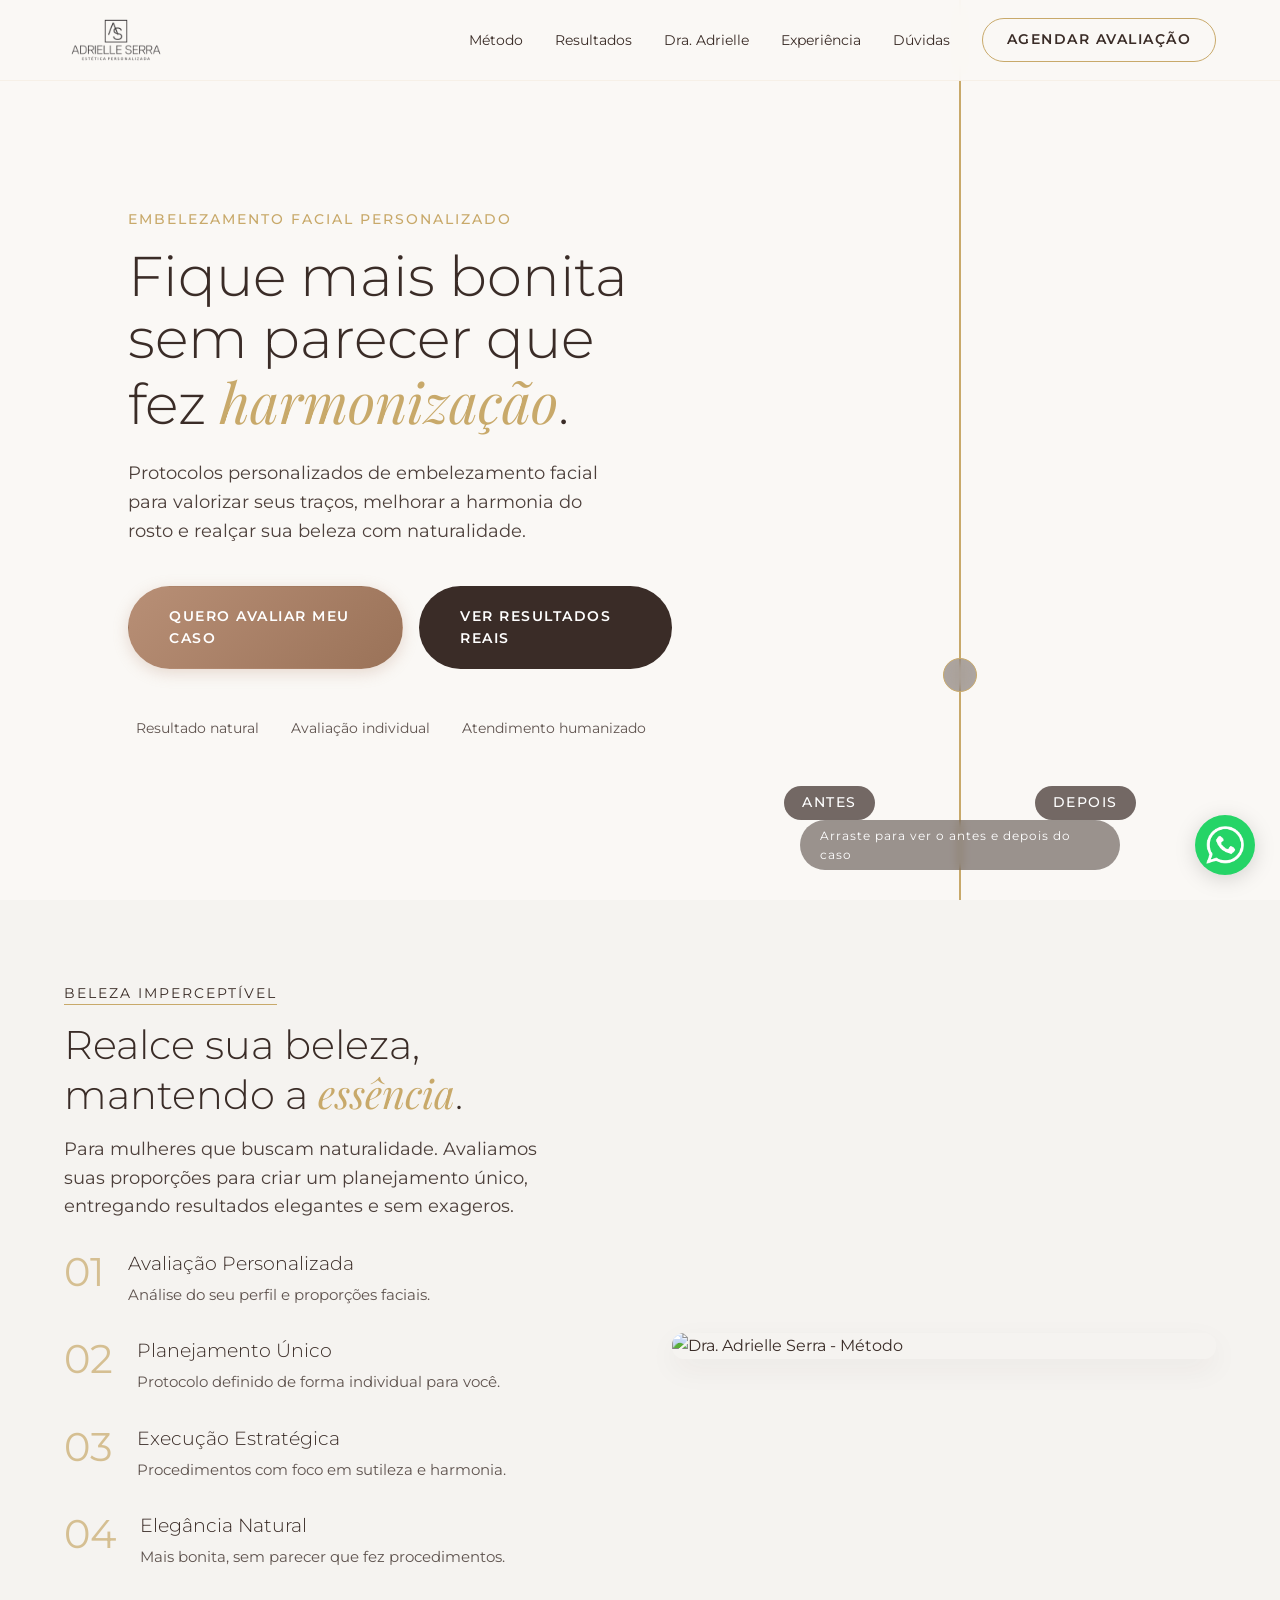
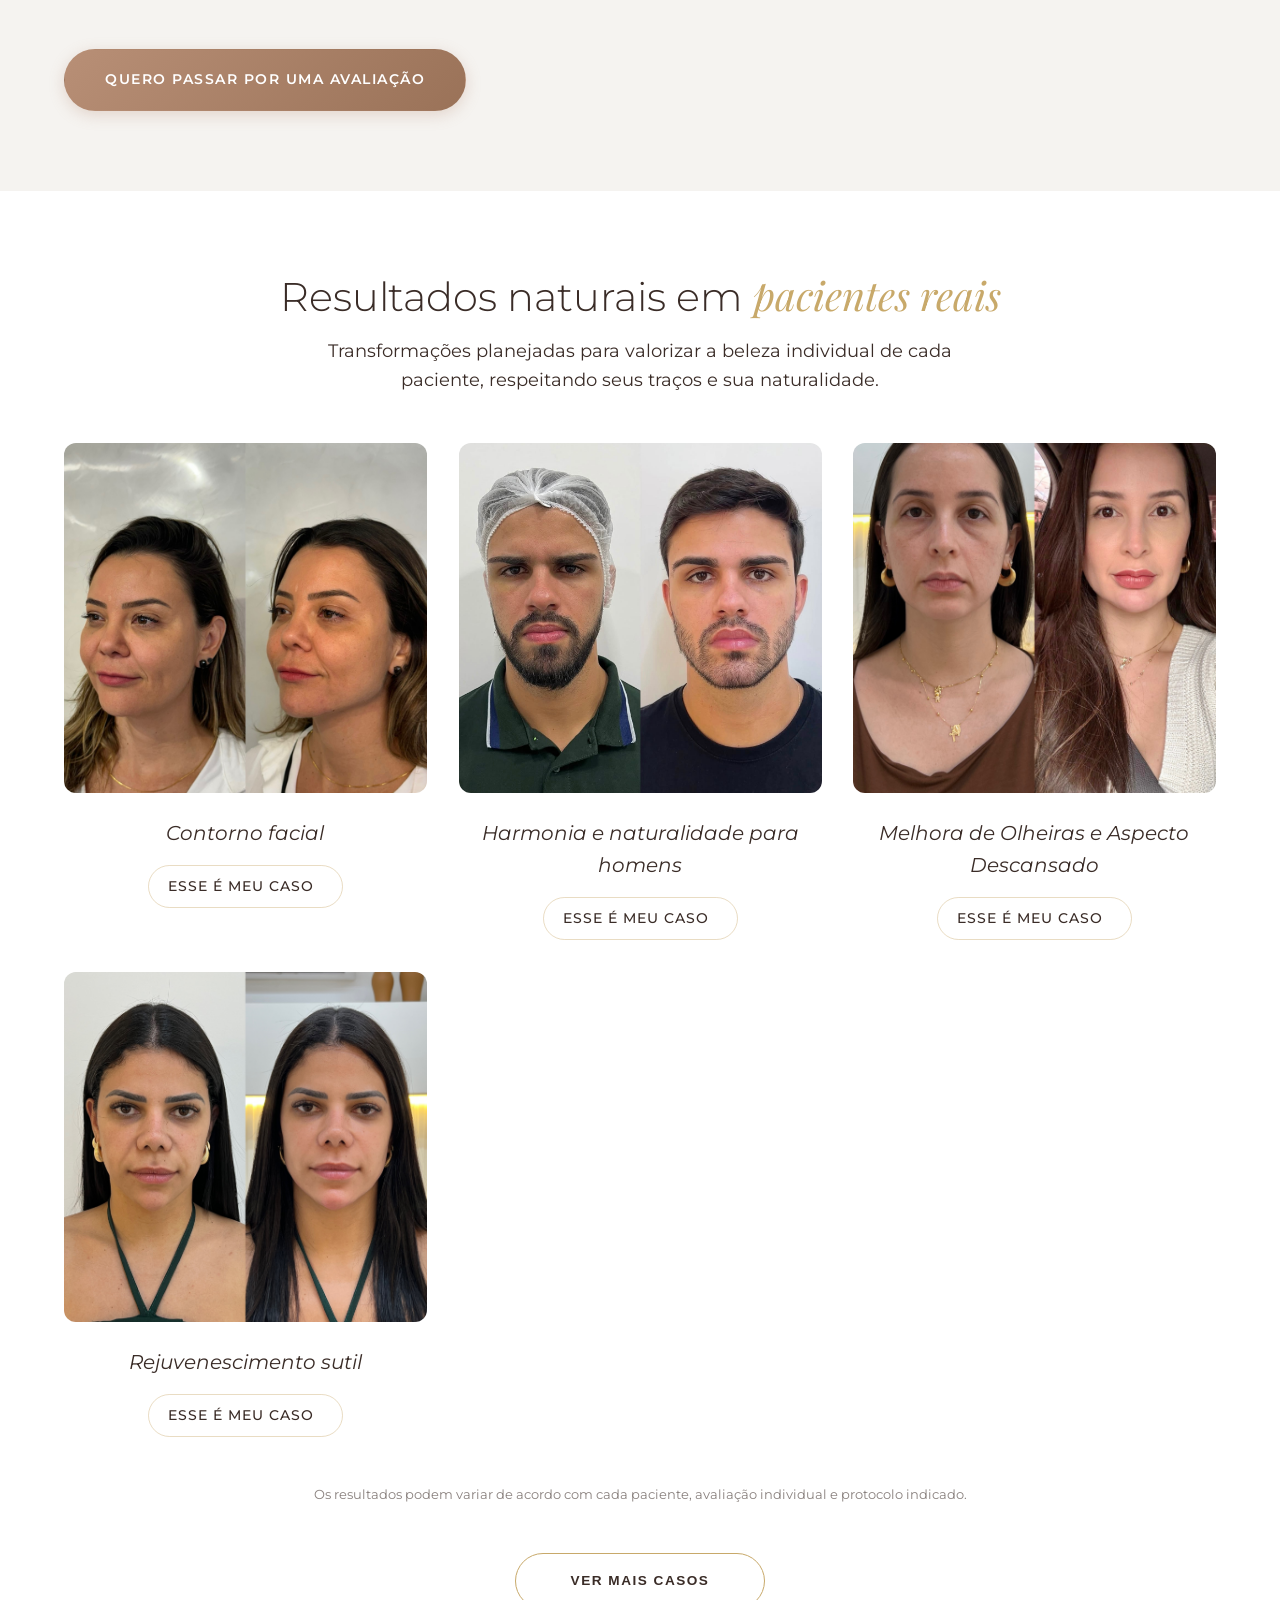
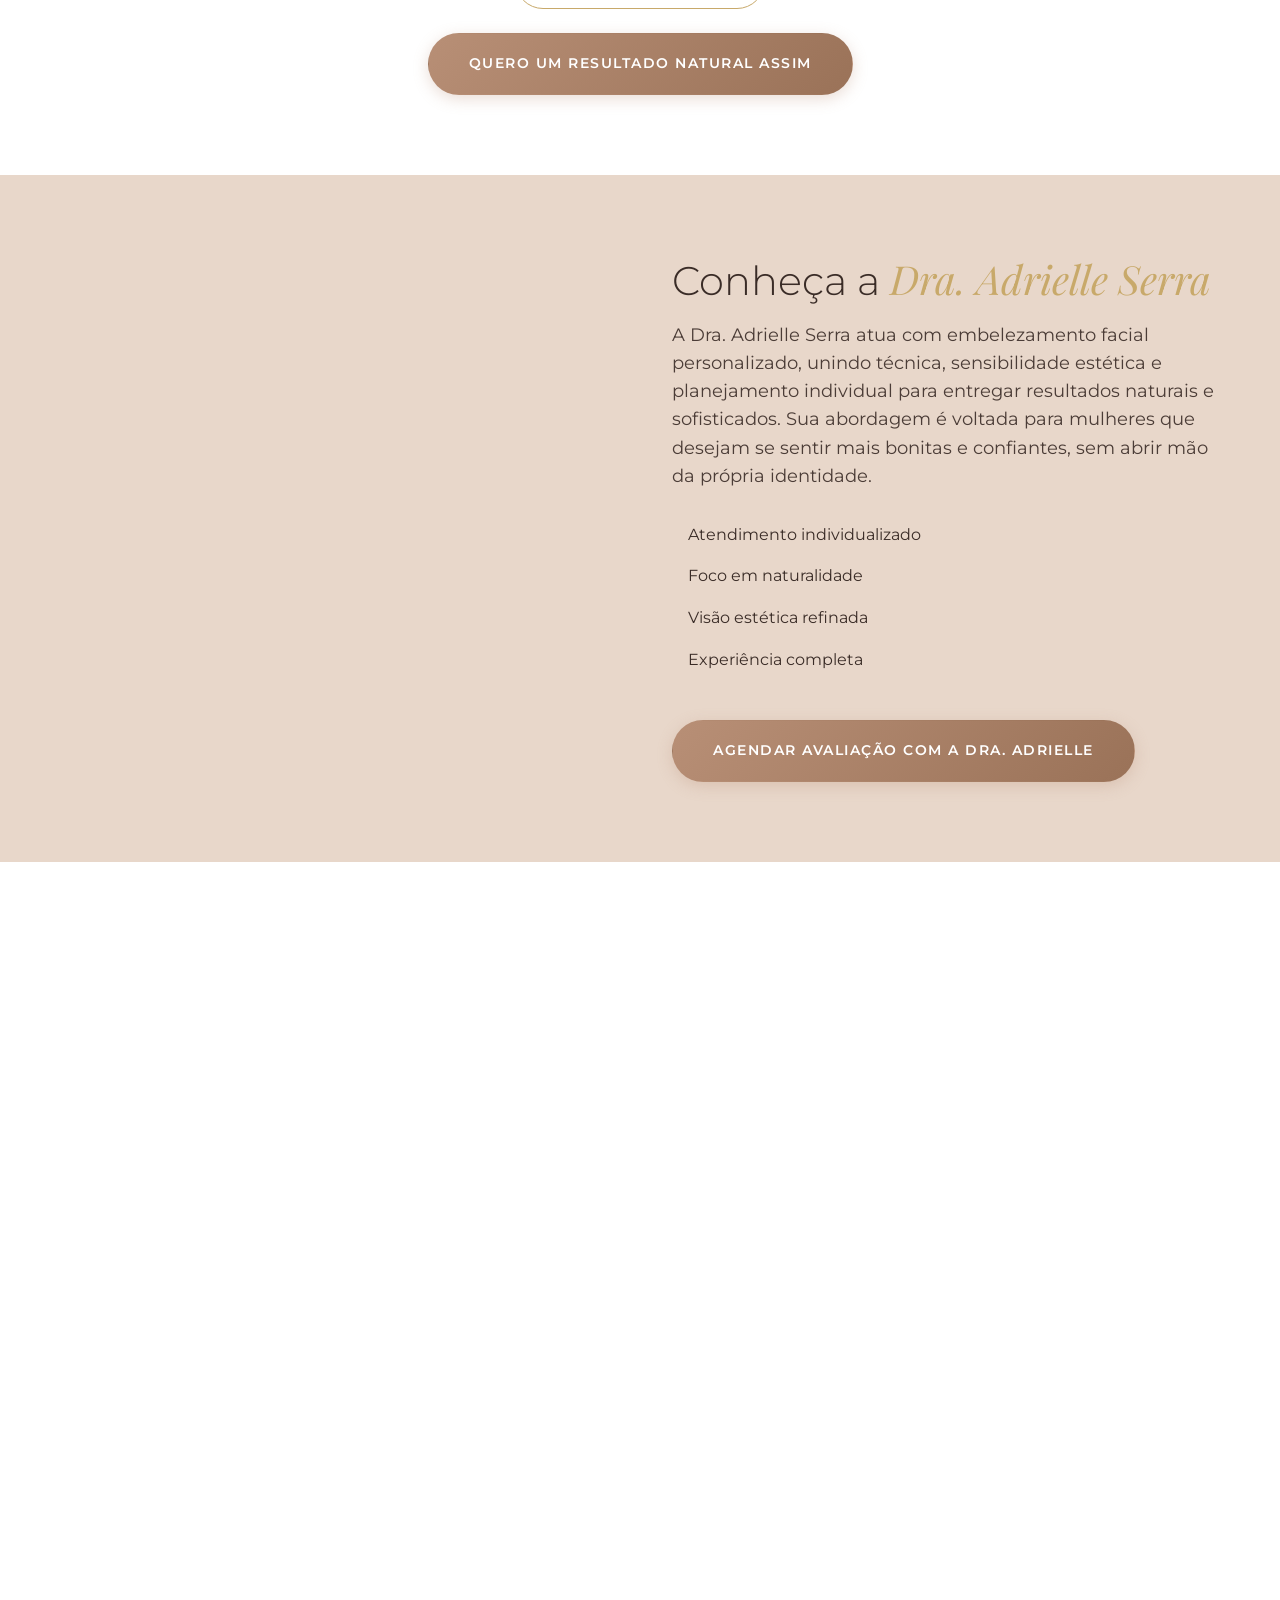
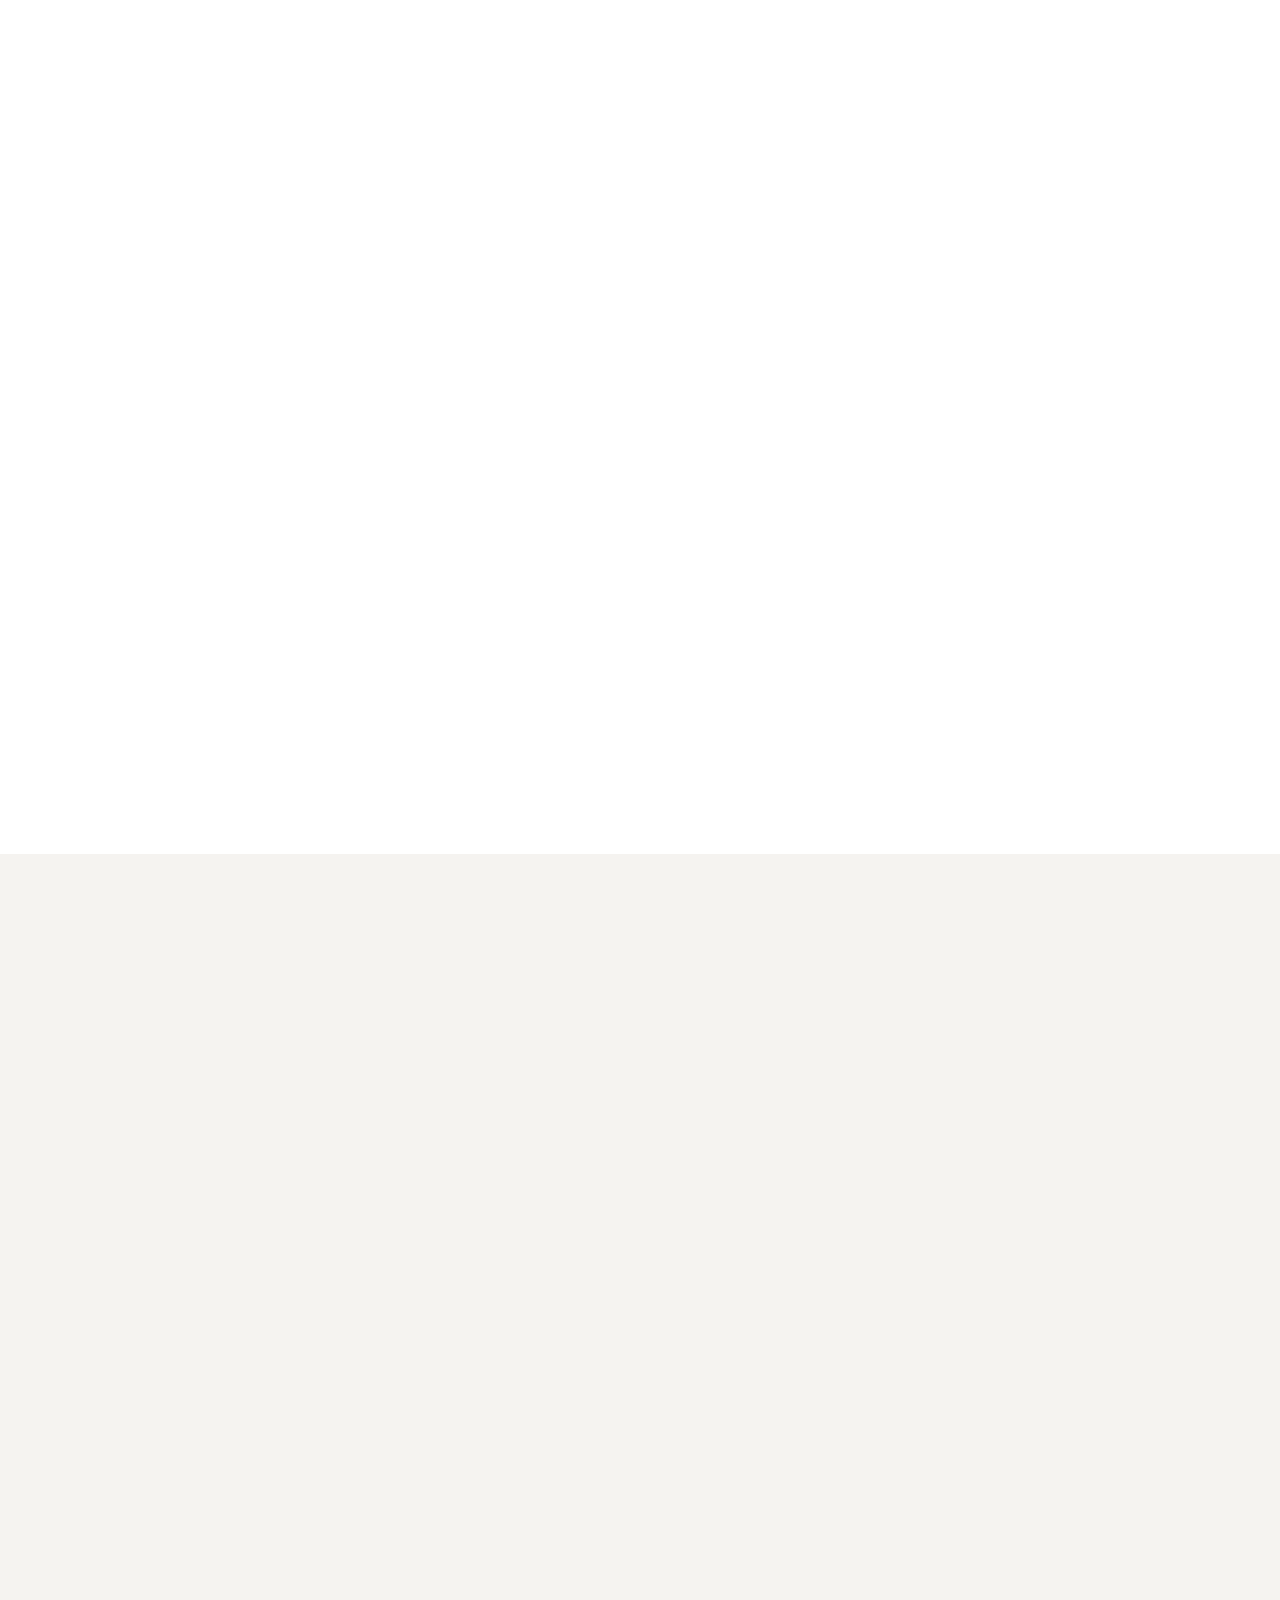
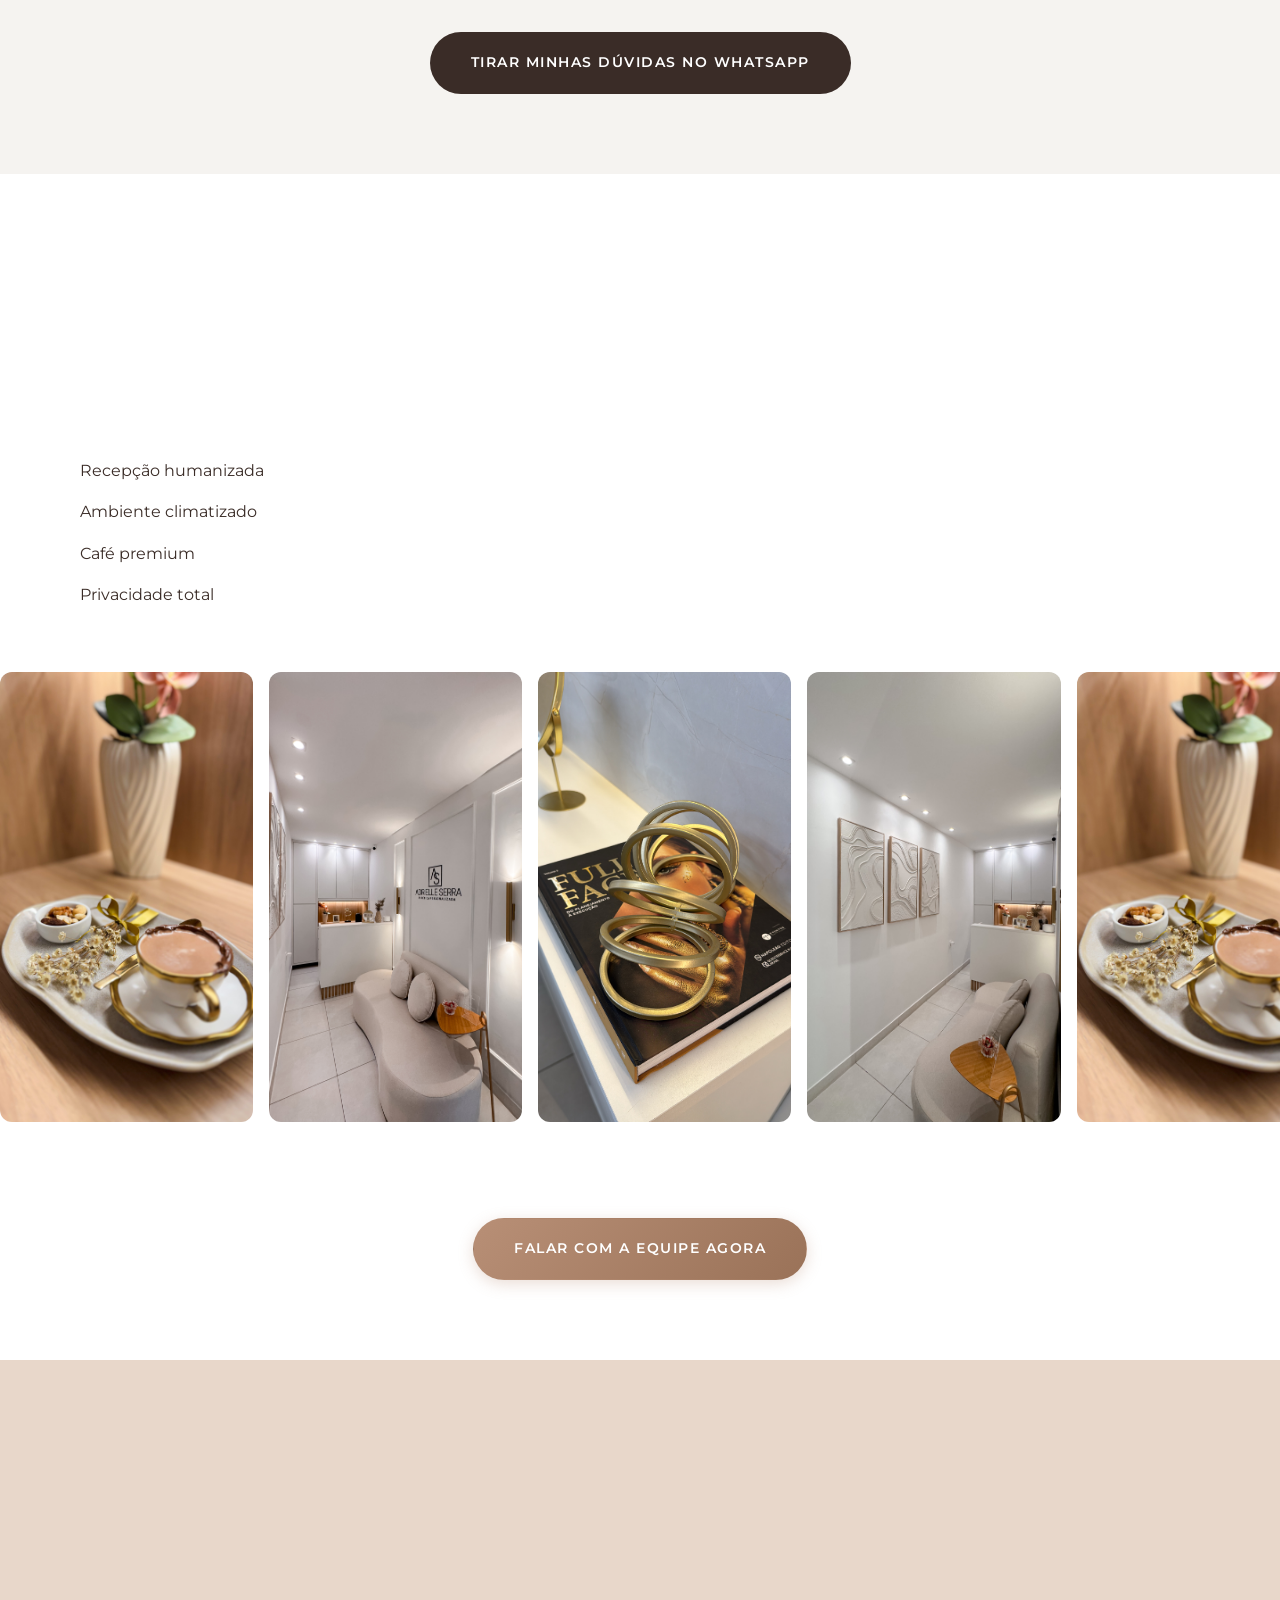
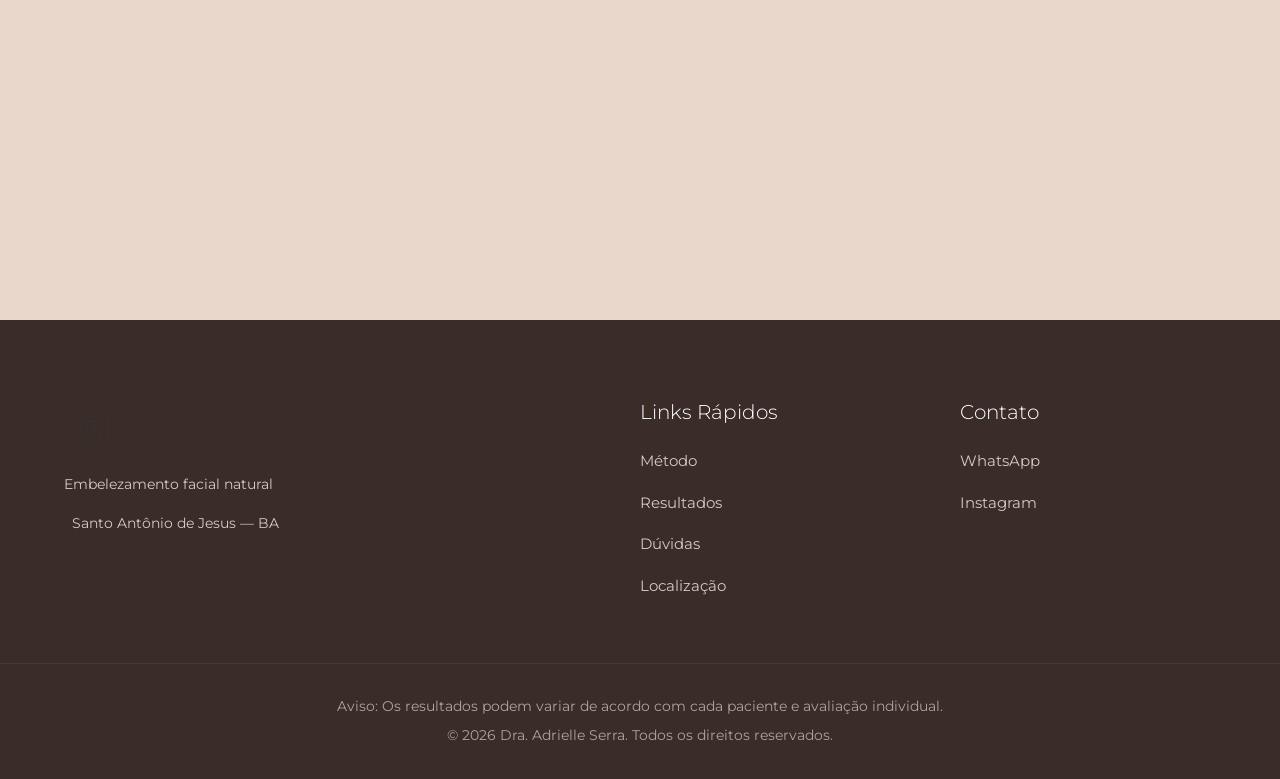
==== commit 3c4afa22: "Add Microsoft Clarity tracking script" ====
--- a/index.html
+++ b/index.html
@@ -12,6 +12,15 @@
     <link rel="stylesheet" href="style.css?v=20">
     <!-- Phosphor Icons for elegant thin icons -->
     <script src="https://unpkg.com/@phosphor-icons/web"></script>
+    
+    <!-- Microsoft Clarity -->
+    <script type="text/javascript">
+        (function(c,l,a,r,i,t,y){
+            c[a]=c[a]||function(){(c[a].q=c[a].q||[]).push(arguments)};
+            t=l.createElement(r);t.async=1;t.src="https://www.clarity.ms/tag/"+i;
+            y=l.getElementsByTagName(r)[0];y.parentNode.insertBefore(t,y);
+        })(window, document, "clarity", "script", "wv8xz9jubd");
+    </script>
 </head>
 <body>
 
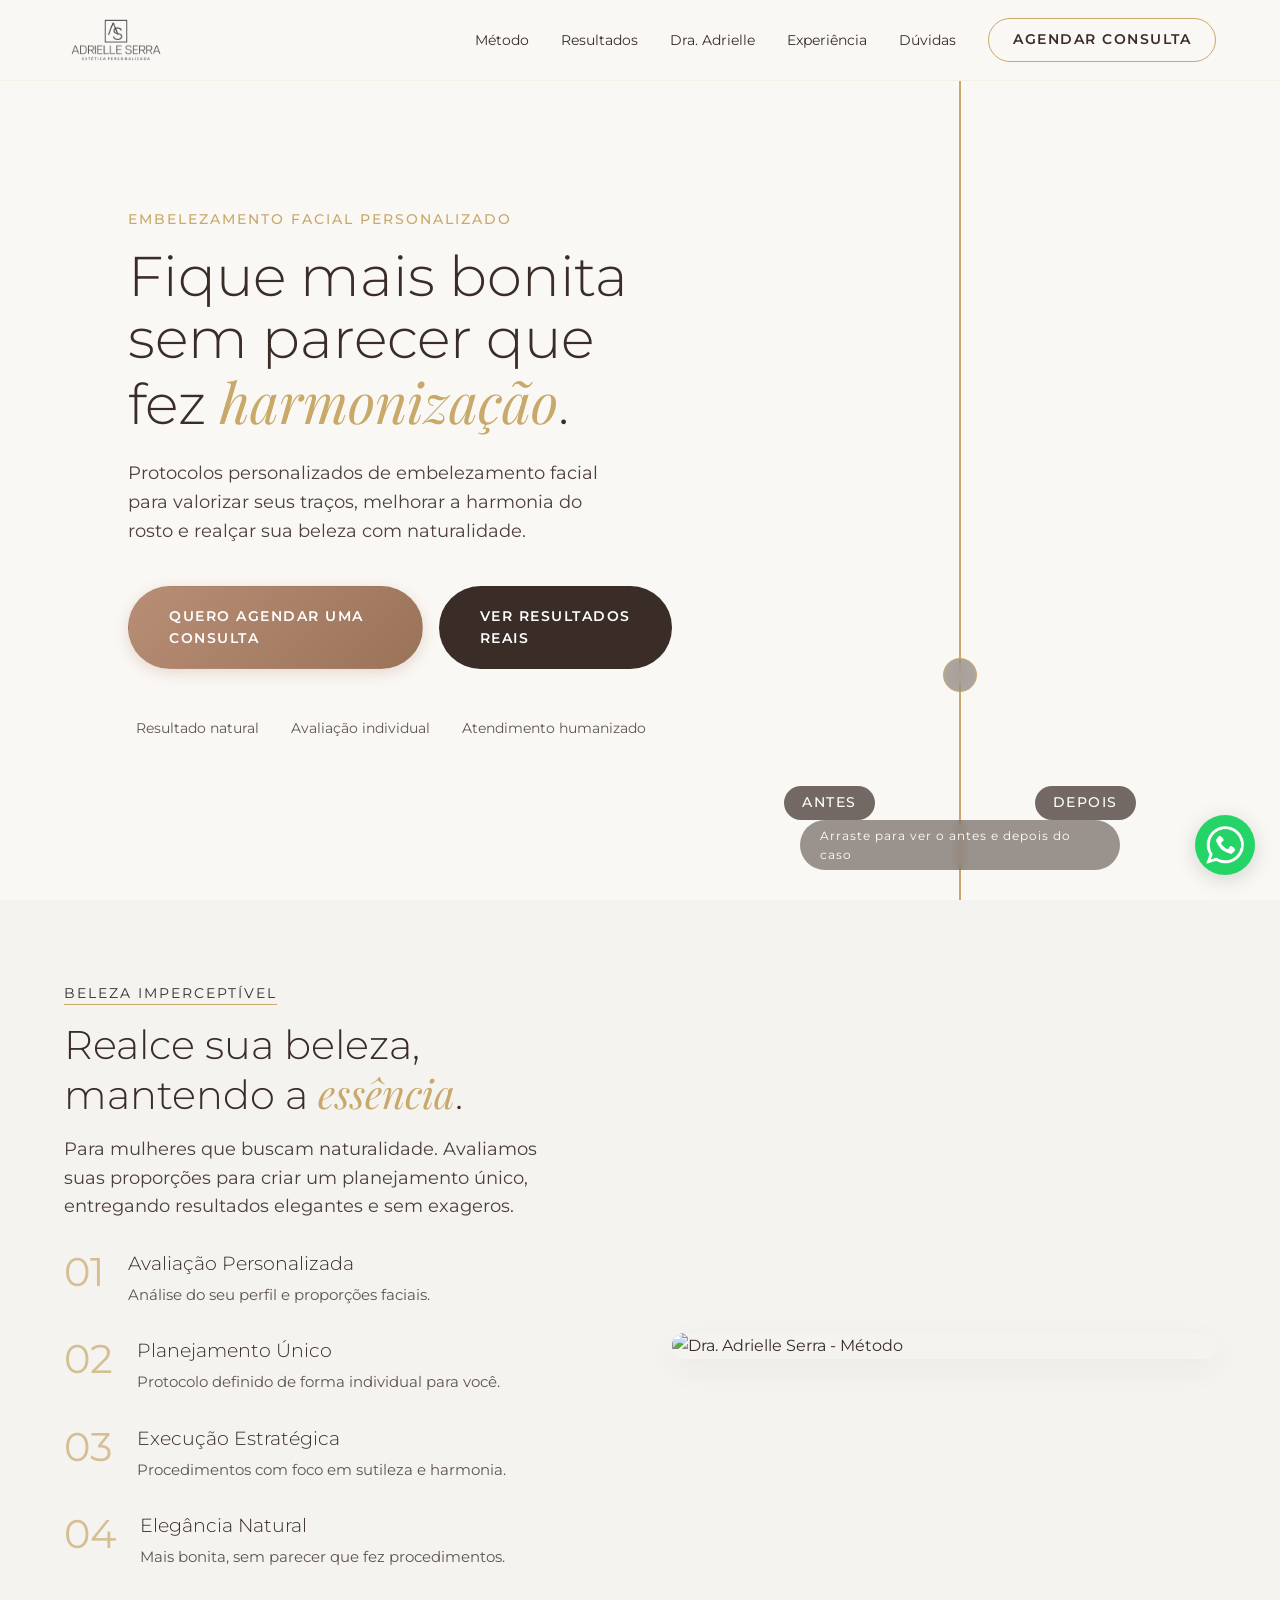
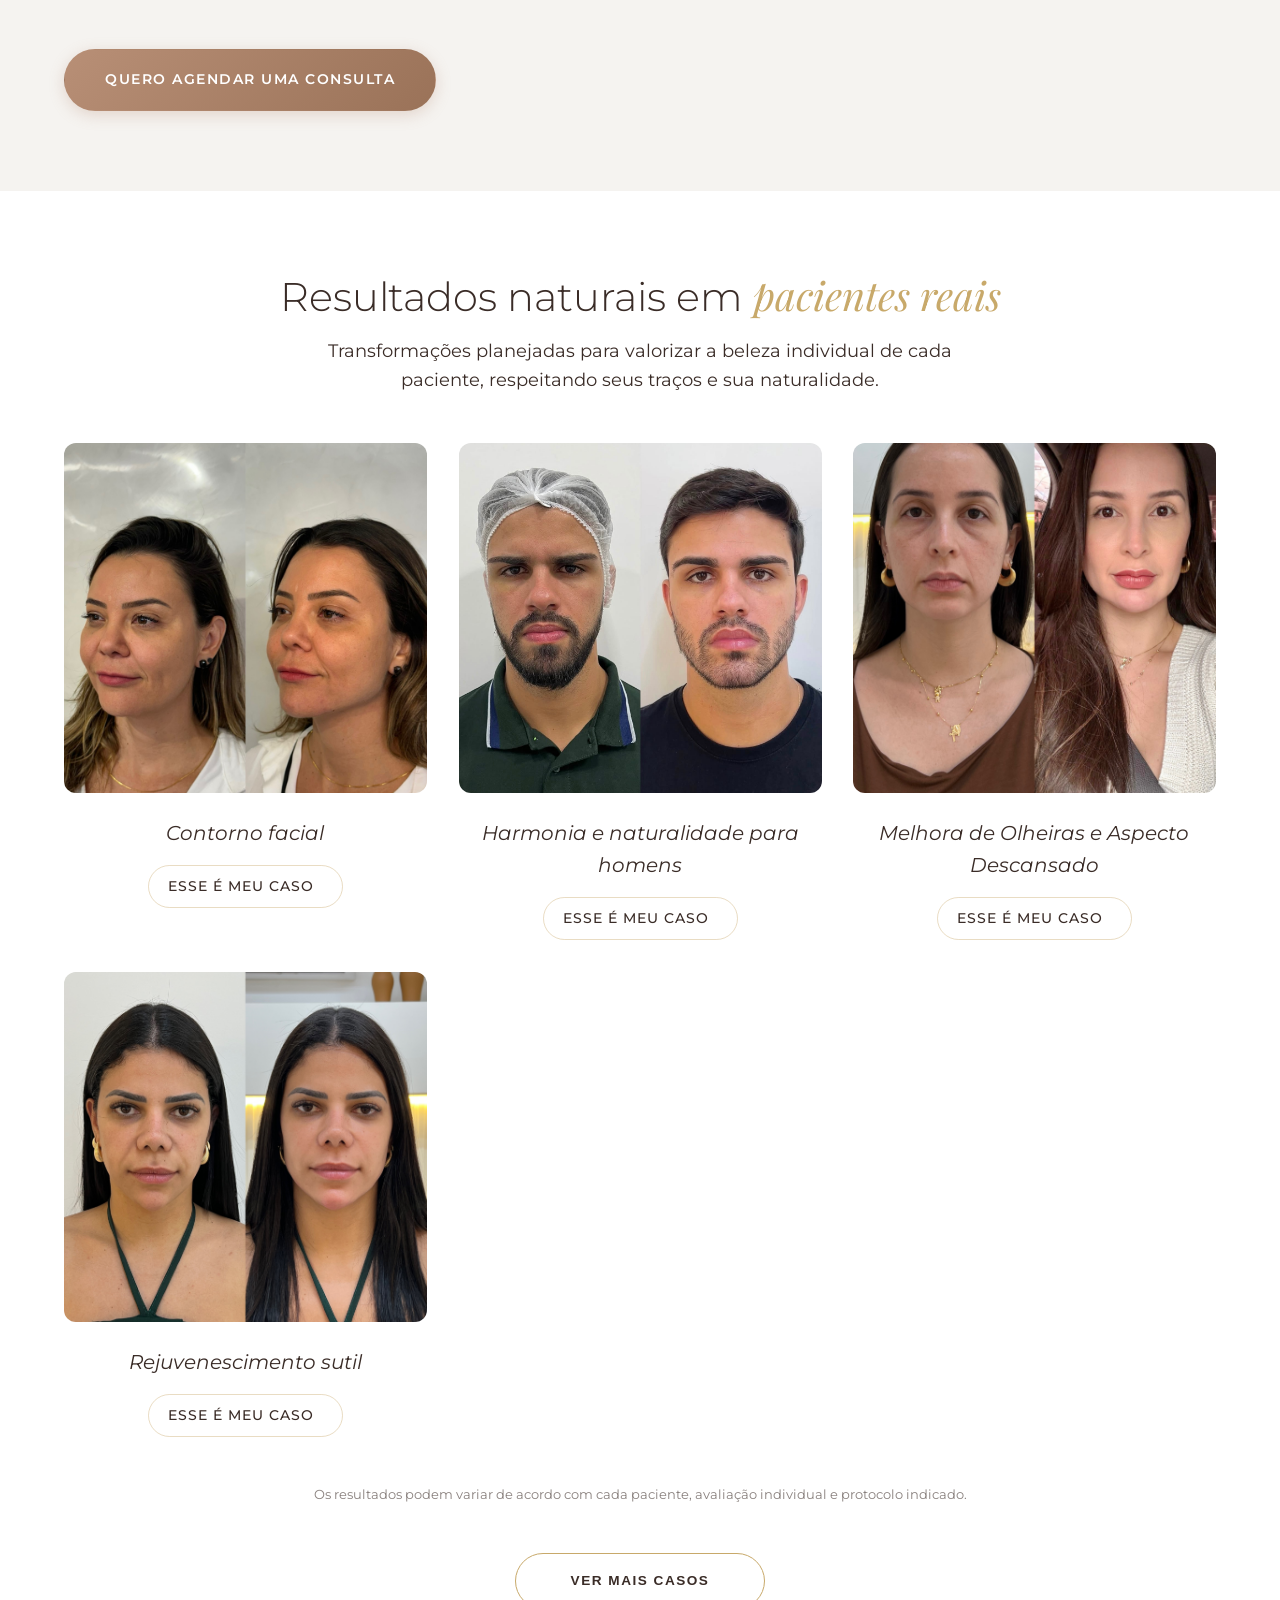
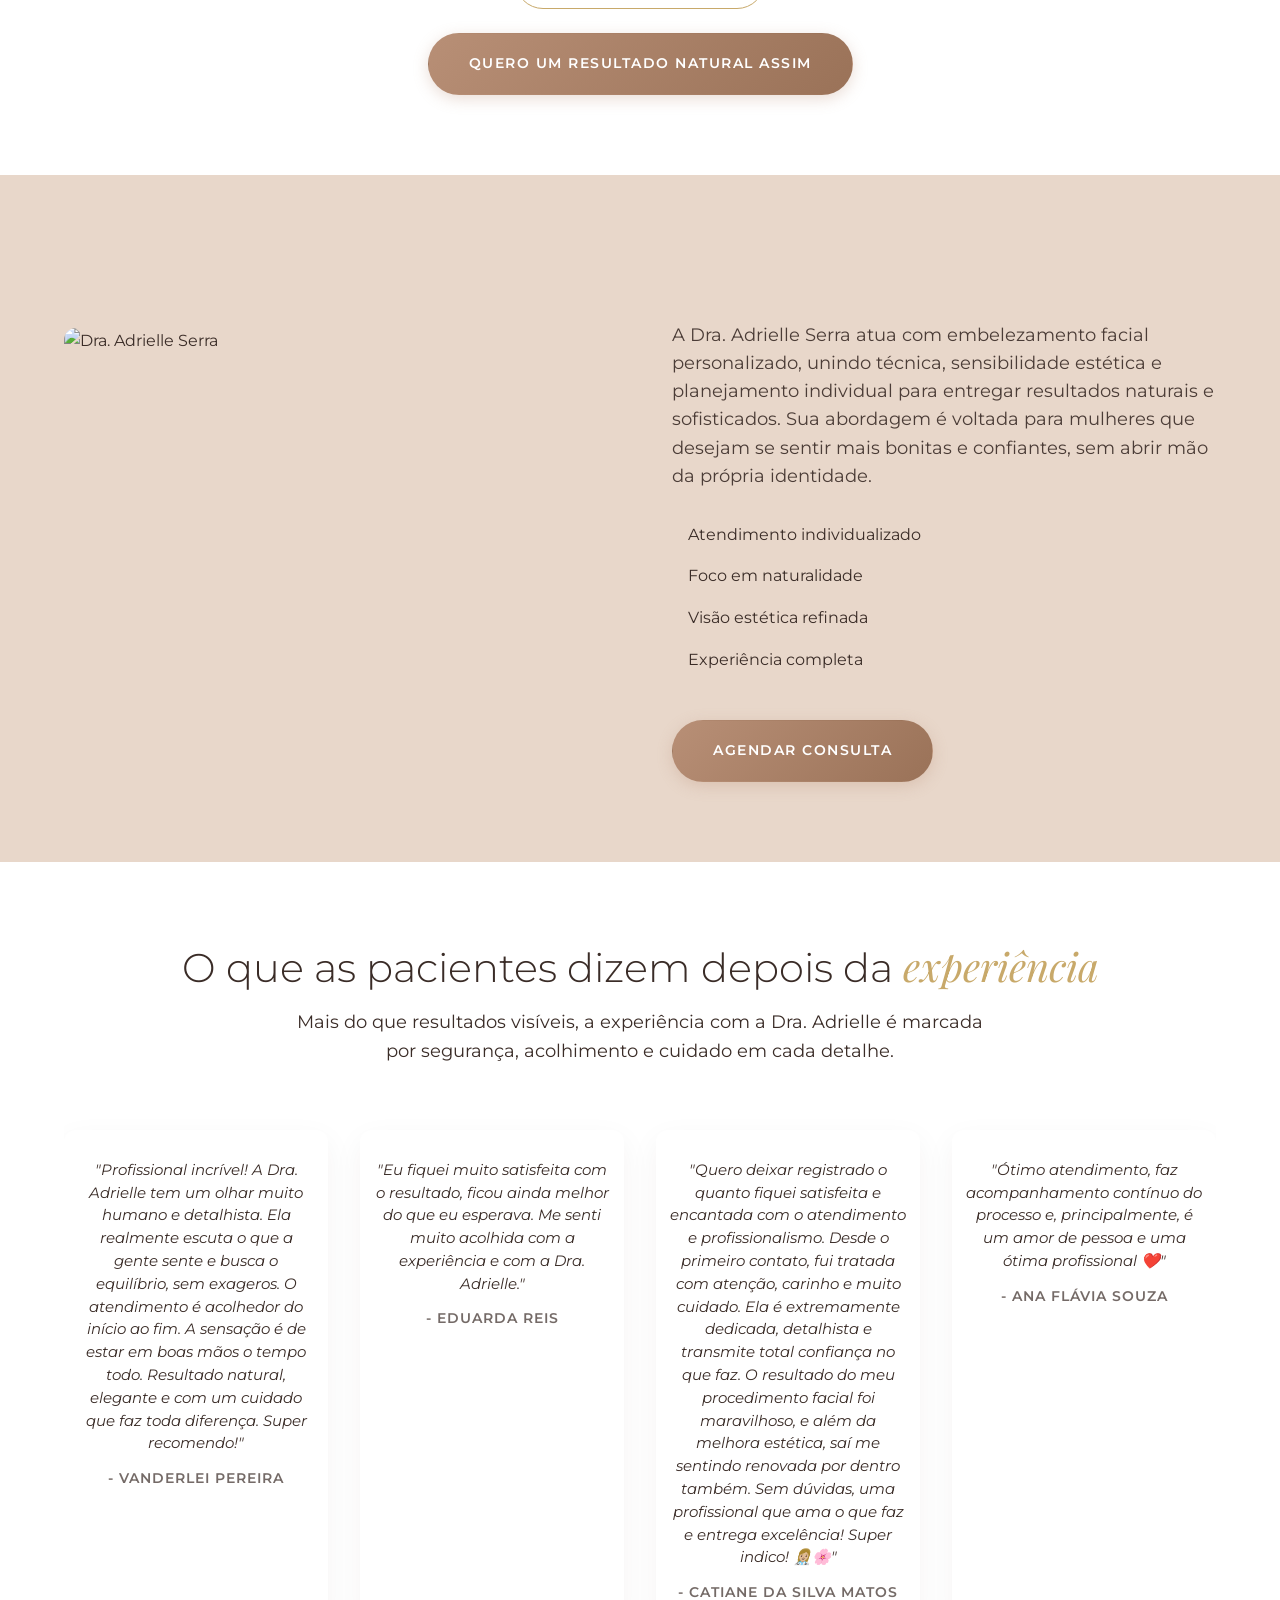
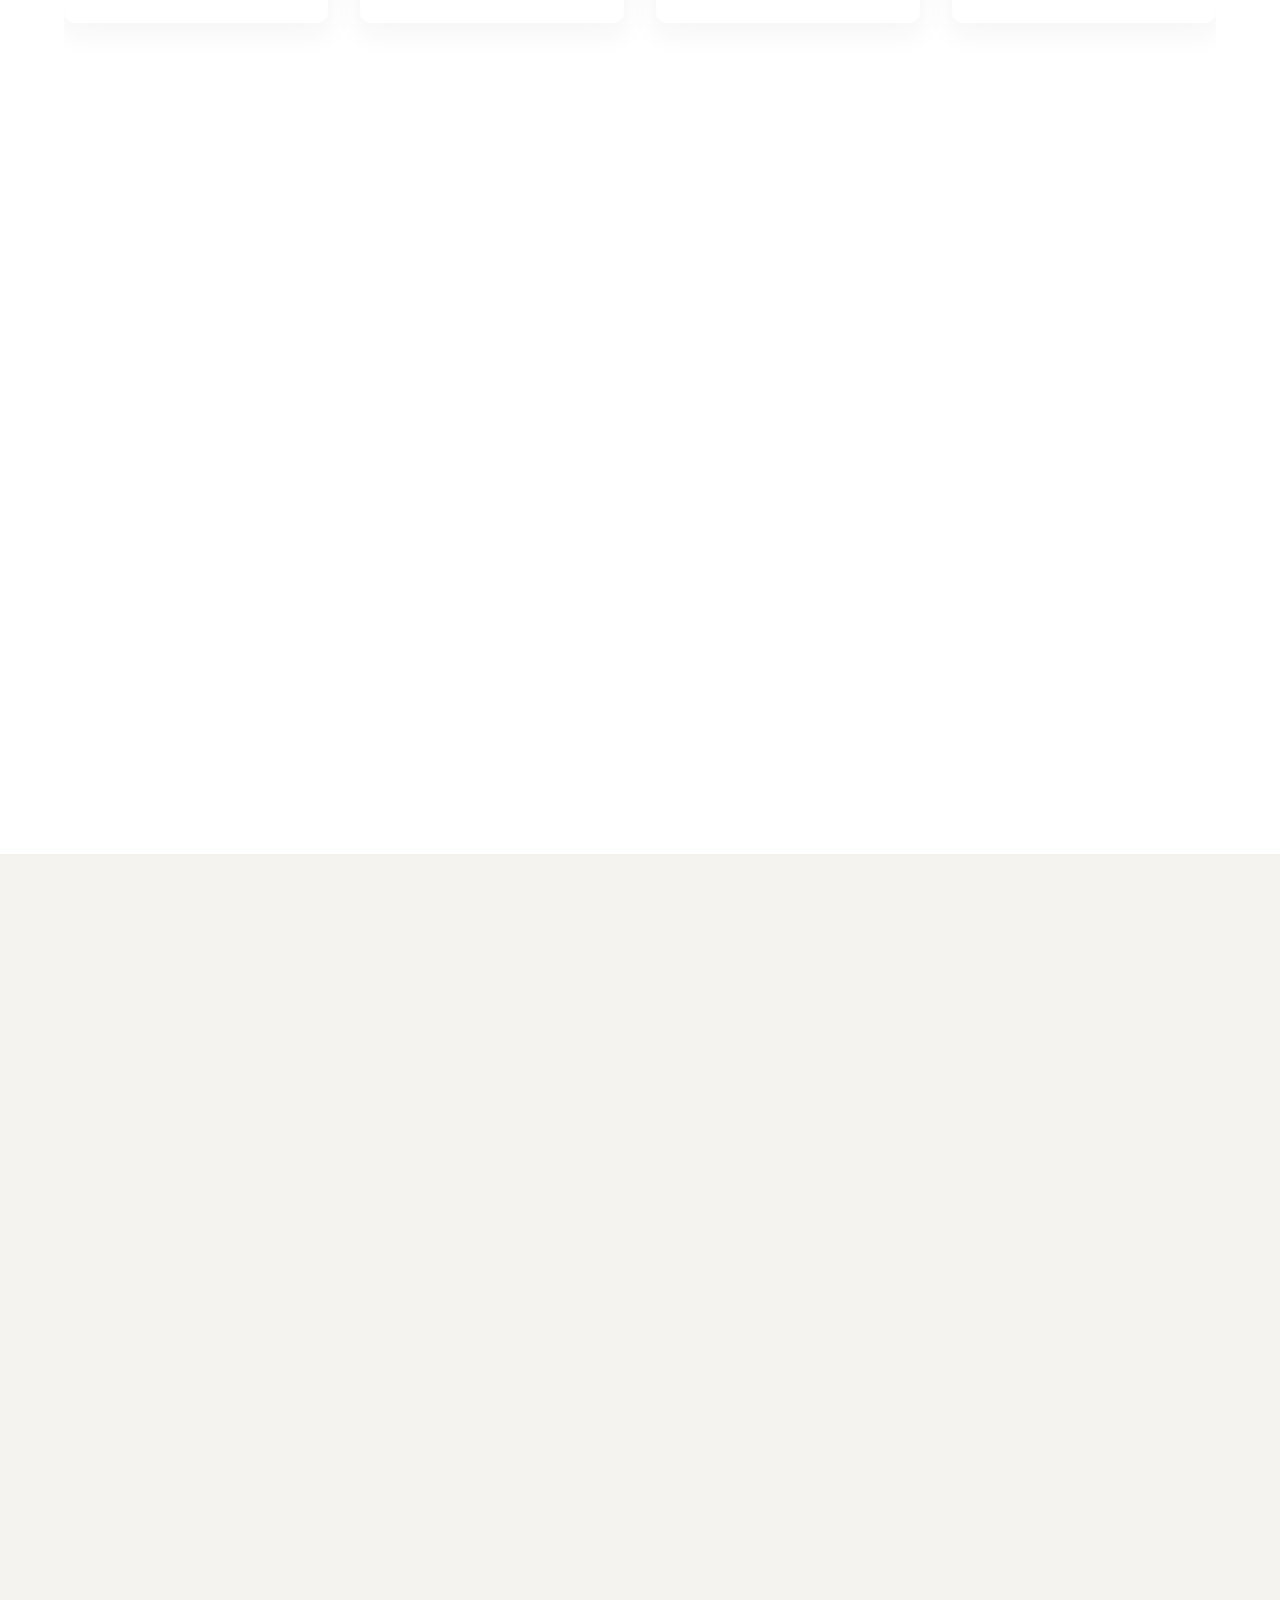
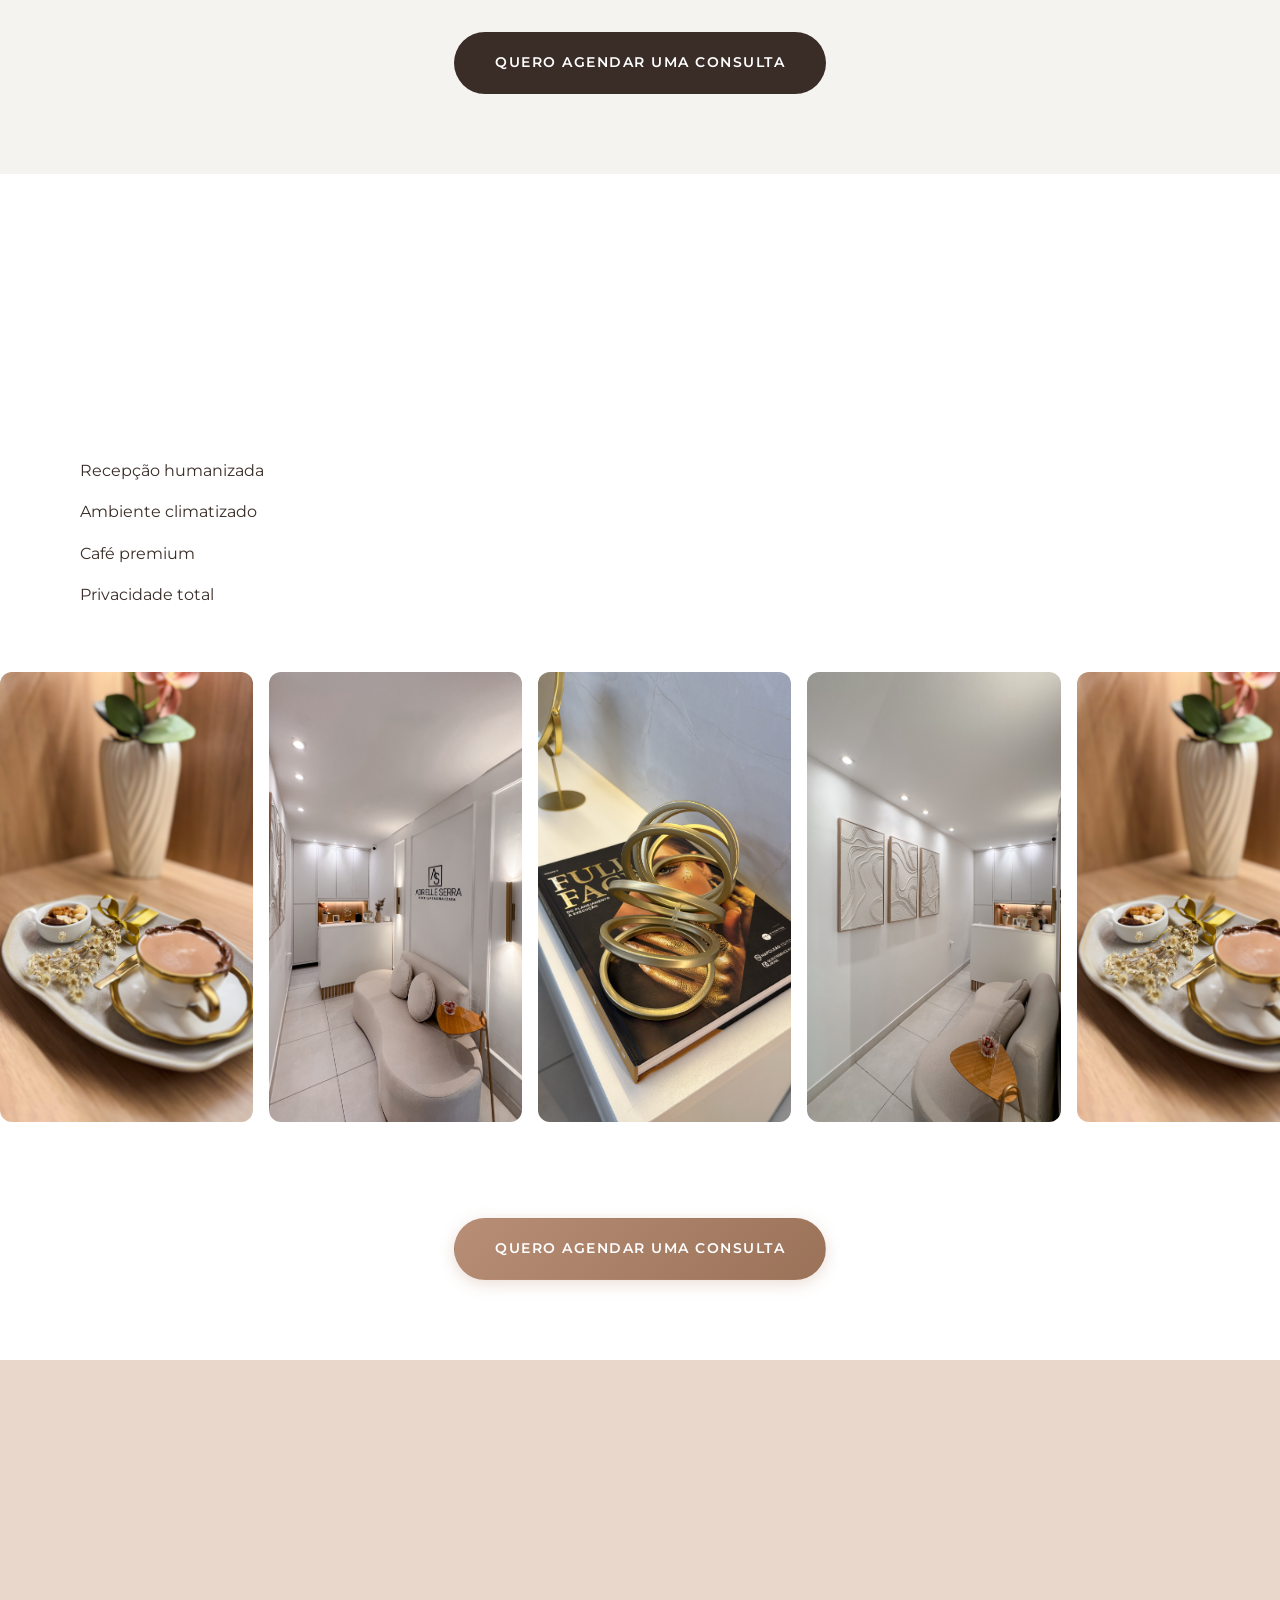
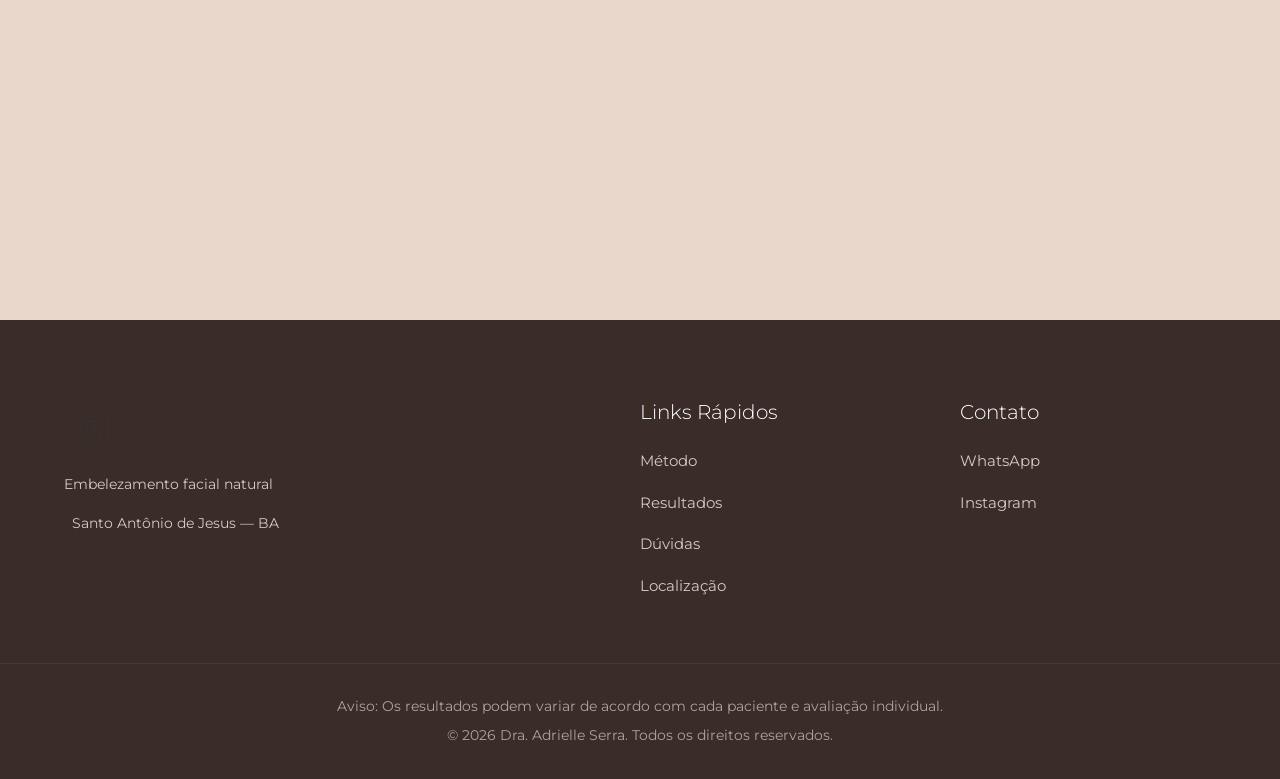
==== commit 5d63f165: "Alterar CTAs das secoes 1, 2, 6 e 7 para Quero agendar uma consulta" ====
--- a/index.html
+++ b/index.html
@@ -39,7 +39,7 @@
                     <li><a href="#experiencia" class="nav-link">Experiência</a></li>
                     <li><a href="#faq" class="nav-link">Dúvidas</a></li>
                 </ul>
-                <a href="https://wa.me/5575982843258?text=Ol%C3%A1%2C%20vim%20pelo%20site%20e%20gostaria%20de%20saber%20mais." target="_blank" class="btn btn-outline nav-btn">Agendar avaliação</a>
+                <a href="https://wa.me/5575982843258?text=Ol%C3%A1%2C%20vim%20pelo%20site%20e%20gostaria%20de%20saber%20mais." target="_blank" class="btn btn-outline nav-btn">Agendar consulta</a>
             </nav>
         </div>
     </header>
@@ -52,7 +52,7 @@
                 <h1 class="hero-title">Fique mais bonita sem parecer que fez <span class="serif-italic">harmonização</span>.</h1>
                 <p class="hero-description">Protocolos personalizados de embelezamento facial para valorizar seus traços, melhorar a harmonia do rosto e realçar sua beleza com naturalidade.</p>
                 <div class="hero-buttons">
-                    <a href="https://wa.me/5575982843258?text=Ol%C3%A1%2C%20vim%20pelo%20site%20e%20gostaria%20de%20saber%20mais." target="_blank" class="btn btn-primary">Quero avaliar meu caso</a>
+                    <a href="https://wa.me/5575982843258?text=Ol%C3%A1%2C%20vim%20pelo%20site%20e%20gostaria%20de%20saber%20mais." target="_blank" class="btn btn-primary">Quero agendar uma consulta</a>
                     <a href="#resultados" class="btn btn-secondary">Ver resultados reais</a>
                 </div>
                 <div class="hero-badges">
@@ -136,7 +136,7 @@
                         </div>
                     </div>
                     <div class="cta-wrapper text-left mt-4 hidden-mobile">
-                        <a href="https://wa.me/5575982843258?text=Ol%C3%A1%2C%20vim%20pelo%20site%20e%20gostaria%20de%20saber%20mais." target="_blank" class="btn btn-primary">Quero passar por uma avaliação</a>
+                        <a href="https://wa.me/5575982843258?text=Ol%C3%A1%2C%20vim%20pelo%20site%20e%20gostaria%20de%20saber%20mais." target="_blank" class="btn btn-primary">Quero agendar uma consulta</a>
                     </div>
                 </div>
             </div>
@@ -232,7 +232,7 @@
                 </ul>
                 
                 <div class="cta-wrapper text-left mt-4">
-                    <a href="https://wa.me/5575982843258?text=Ol%C3%A1%2C%20vim%20pelo%20site%20e%20gostaria%20de%20saber%20mais." target="_blank" class="btn btn-primary">Agendar avaliação com a Dra. Adrielle</a>
+                    <a href="https://wa.me/5575982843258?text=Ol%C3%A1%2C%20vim%20pelo%20site%20e%20gostaria%20de%20saber%20mais." target="_blank" class="btn btn-primary">Agendar consulta</a>
                 </div>
             </div>
         </div>
@@ -430,7 +430,7 @@
             </div>
 
             <div class="cta-wrapper text-center">
-                <a href="https://wa.me/5575982843258?text=Ol%C3%A1%2C%20vim%20pelo%20site%20e%20gostaria%20de%20saber%20mais." target="_blank" class="btn btn-secondary">Tirar minhas dúvidas no WhatsApp</a>
+                <a href="https://wa.me/5575982843258?text=Ol%C3%A1%2C%20vim%20pelo%20site%20e%20gostaria%20de%20saber%20mais." target="_blank" class="btn btn-secondary">Quero agendar uma consulta</a>
             </div>
         </div>
     </section>
@@ -473,7 +473,7 @@
 
         <div class="container text-center mt-4">
             <div class="cta-wrapper">
-                <a href="https://wa.me/5575982843258?text=Ol%C3%A1%2C%20vim%20pelo%20site%20e%20gostaria%20de%20saber%20mais." target="_blank" class="btn btn-primary">Falar com a equipe agora</a>
+                <a href="https://wa.me/5575982843258?text=Ol%C3%A1%2C%20vim%20pelo%20site%20e%20gostaria%20de%20saber%20mais." target="_blank" class="btn btn-primary">Quero agendar uma consulta</a>
             </div>
         </div>
     </section>
@@ -490,7 +490,7 @@
                 </div>
                 <div class="location-buttons hidden-mobile">
                     <a href="https://maps.google.com/?q=Av.+Luiz+Viana,+178+-+3º+Andar+-+Centro,+Santo+Antônio+de+Jesus+-+BA" target="_blank" class="btn btn-outline">Ver rota no Google Maps</a>
-                    <a href="https://wa.me/5575982843258?text=Ol%C3%A1%2C%20vim%20pelo%20site%20e%20gostaria%20de%20saber%20mais." target="_blank" class="btn btn-primary">Agendar avaliação</a>
+                    <a href="https://wa.me/5575982843258?text=Ol%C3%A1%2C%20vim%20pelo%20site%20e%20gostaria%20de%20saber%20mais." target="_blank" class="btn btn-primary">Agendar consulta</a>
                 </div>
             </div>
             
@@ -498,7 +498,7 @@
                 <iframe src="https://www.google.com/maps/embed?pb=!1m18!1m12!1m3!1d3889.373400302302!2d-39.26462712411904!3d-12.966952887353995!2m3!1f0!2f0!3f0!3m2!1i1024!2i768!4f13.1!3m3!1m2!1s0x71626fdf21c8313%3A0x64e9a4f2b1d5c567!2sAv.%20Luiz%20Viana%2C%20178%20-%20Centro%2C%20Santo%20Ant%C3%B4nio%20de%20Jesus%20-%20BA!5e0!3m2!1spt-BR!2sbr!4v1716075128000!5m2!1spt-BR!2sbr" width="100%" height="400" style="border:0; border-radius: 12px;" allowfullscreen="" loading="lazy" referrerpolicy="no-referrer-when-downgrade"></iframe>
                 <div class="location-buttons show-mobile mt-4">
                     <a href="https://maps.google.com/?q=Av.+Luiz+Viana,+178+-+3º+Andar+-+Centro,+Santo+Antônio+de+Jesus+-+BA" target="_blank" class="btn btn-outline" style="width: 100%; margin-bottom: 1rem;">Ver rota no Google Maps</a>
-                    <a href="https://wa.me/5575982843258?text=Ol%C3%A1%2C%20vim%20pelo%20site%20e%20gostaria%20de%20saber%20mais." target="_blank" class="btn btn-primary" style="width: 100%;">Agendar avaliação</a>
+                    <a href="https://wa.me/5575982843258?text=Ol%C3%A1%2C%20vim%20pelo%20site%20e%20gostaria%20de%20saber%20mais." target="_blank" class="btn btn-primary" style="width: 100%;">Agendar consulta</a>
                 </div>
             </div>
         </div>
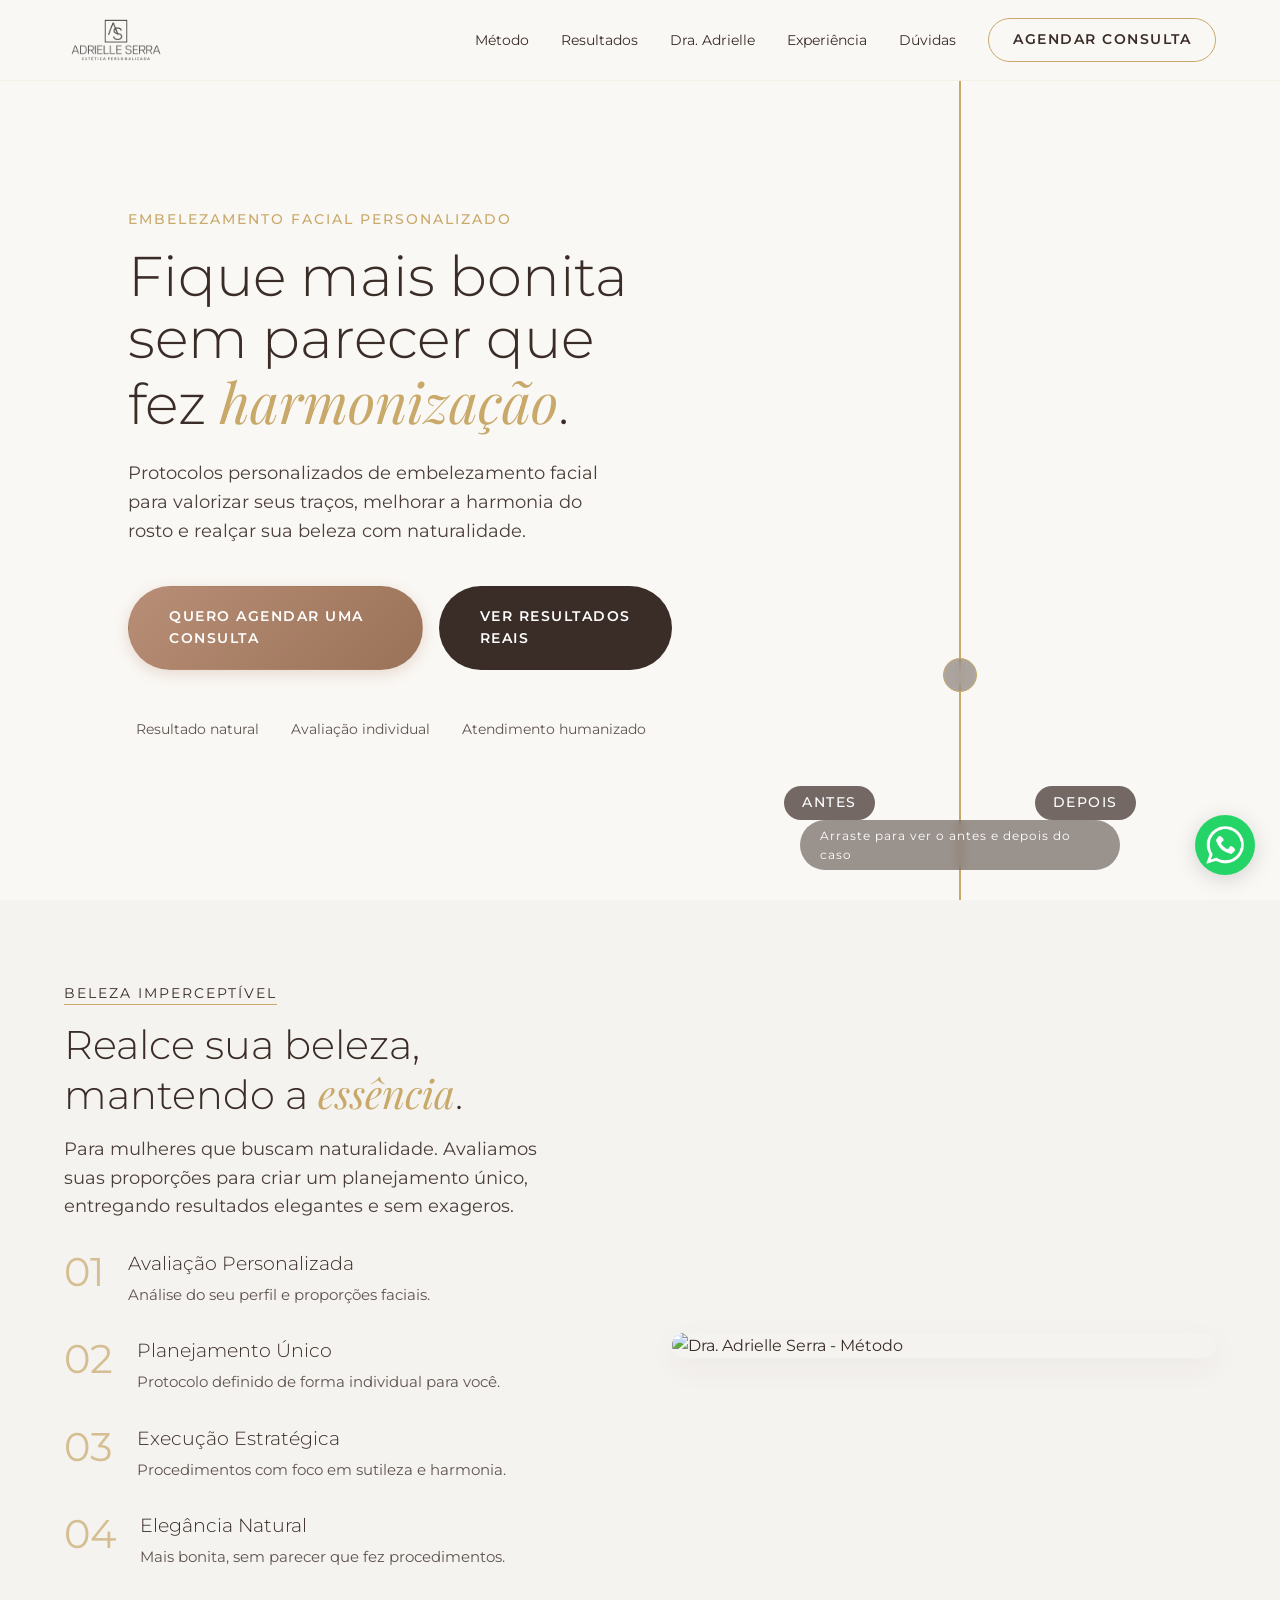
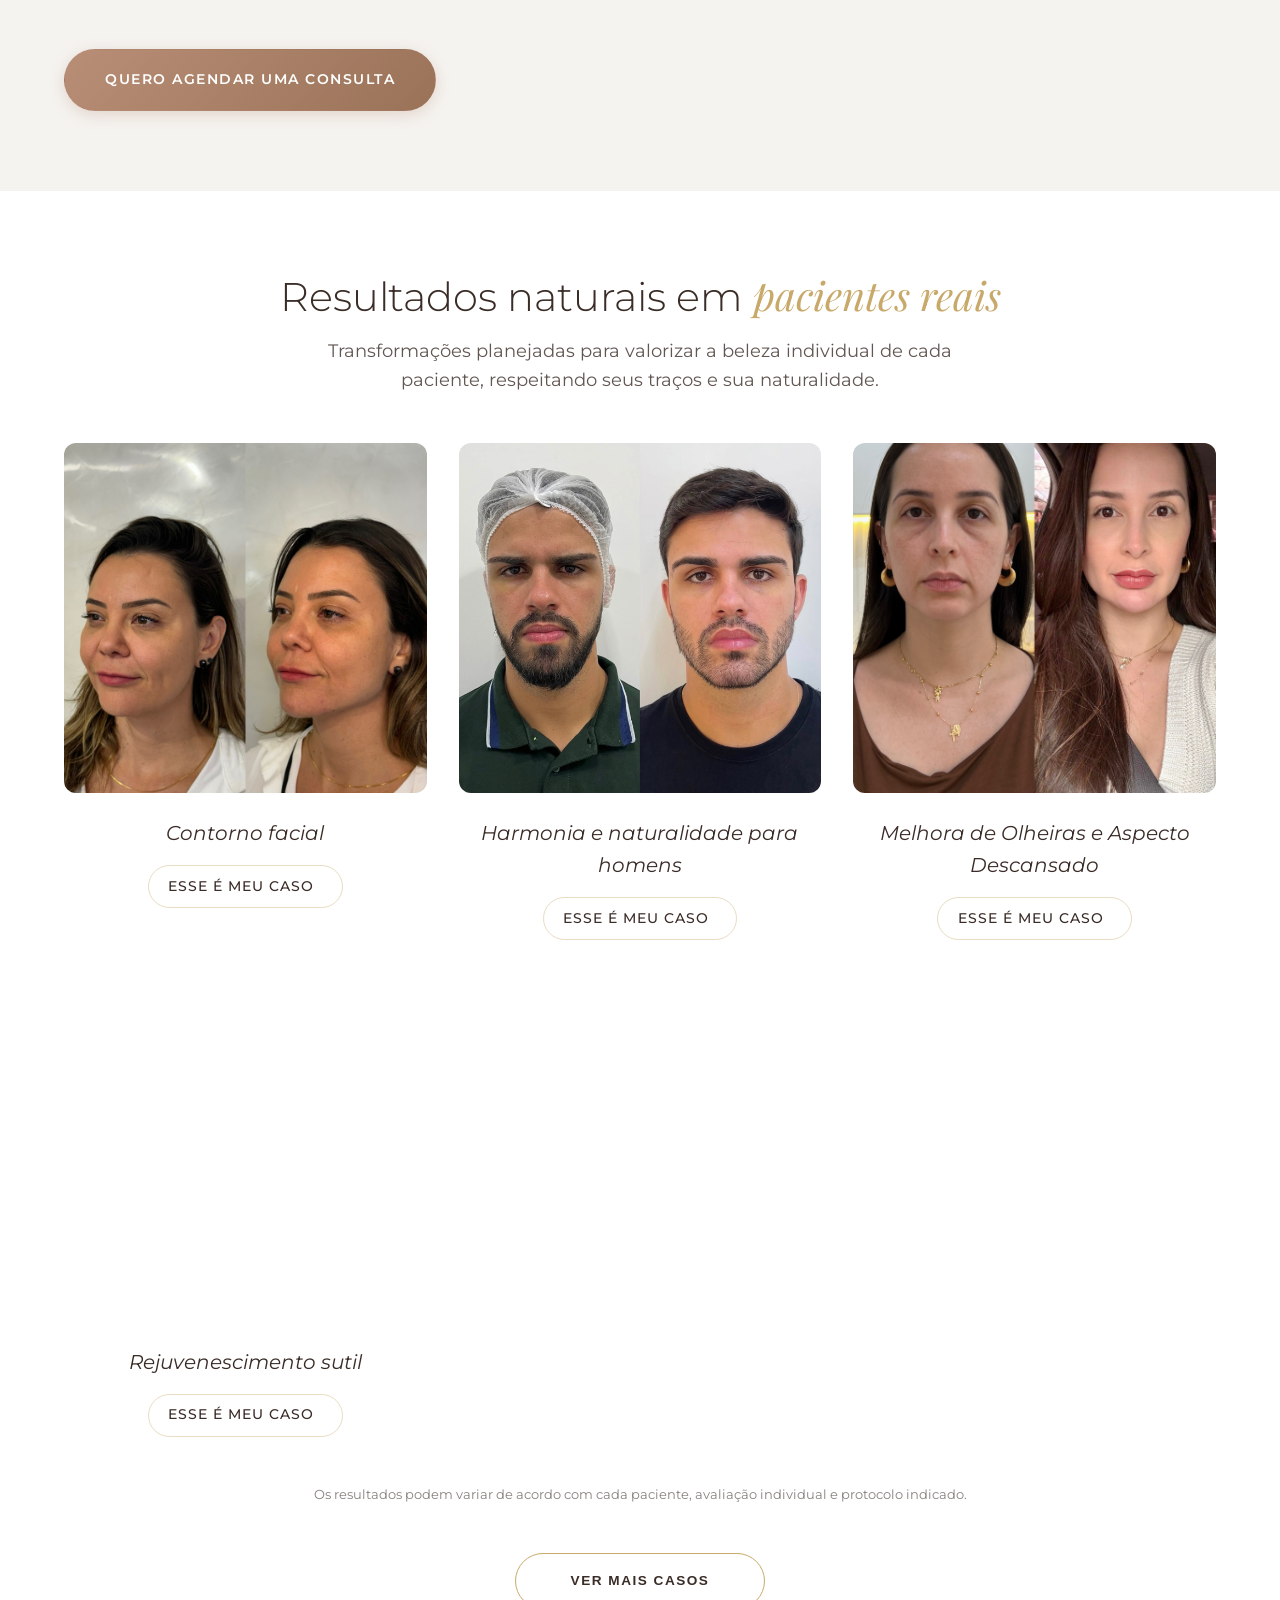
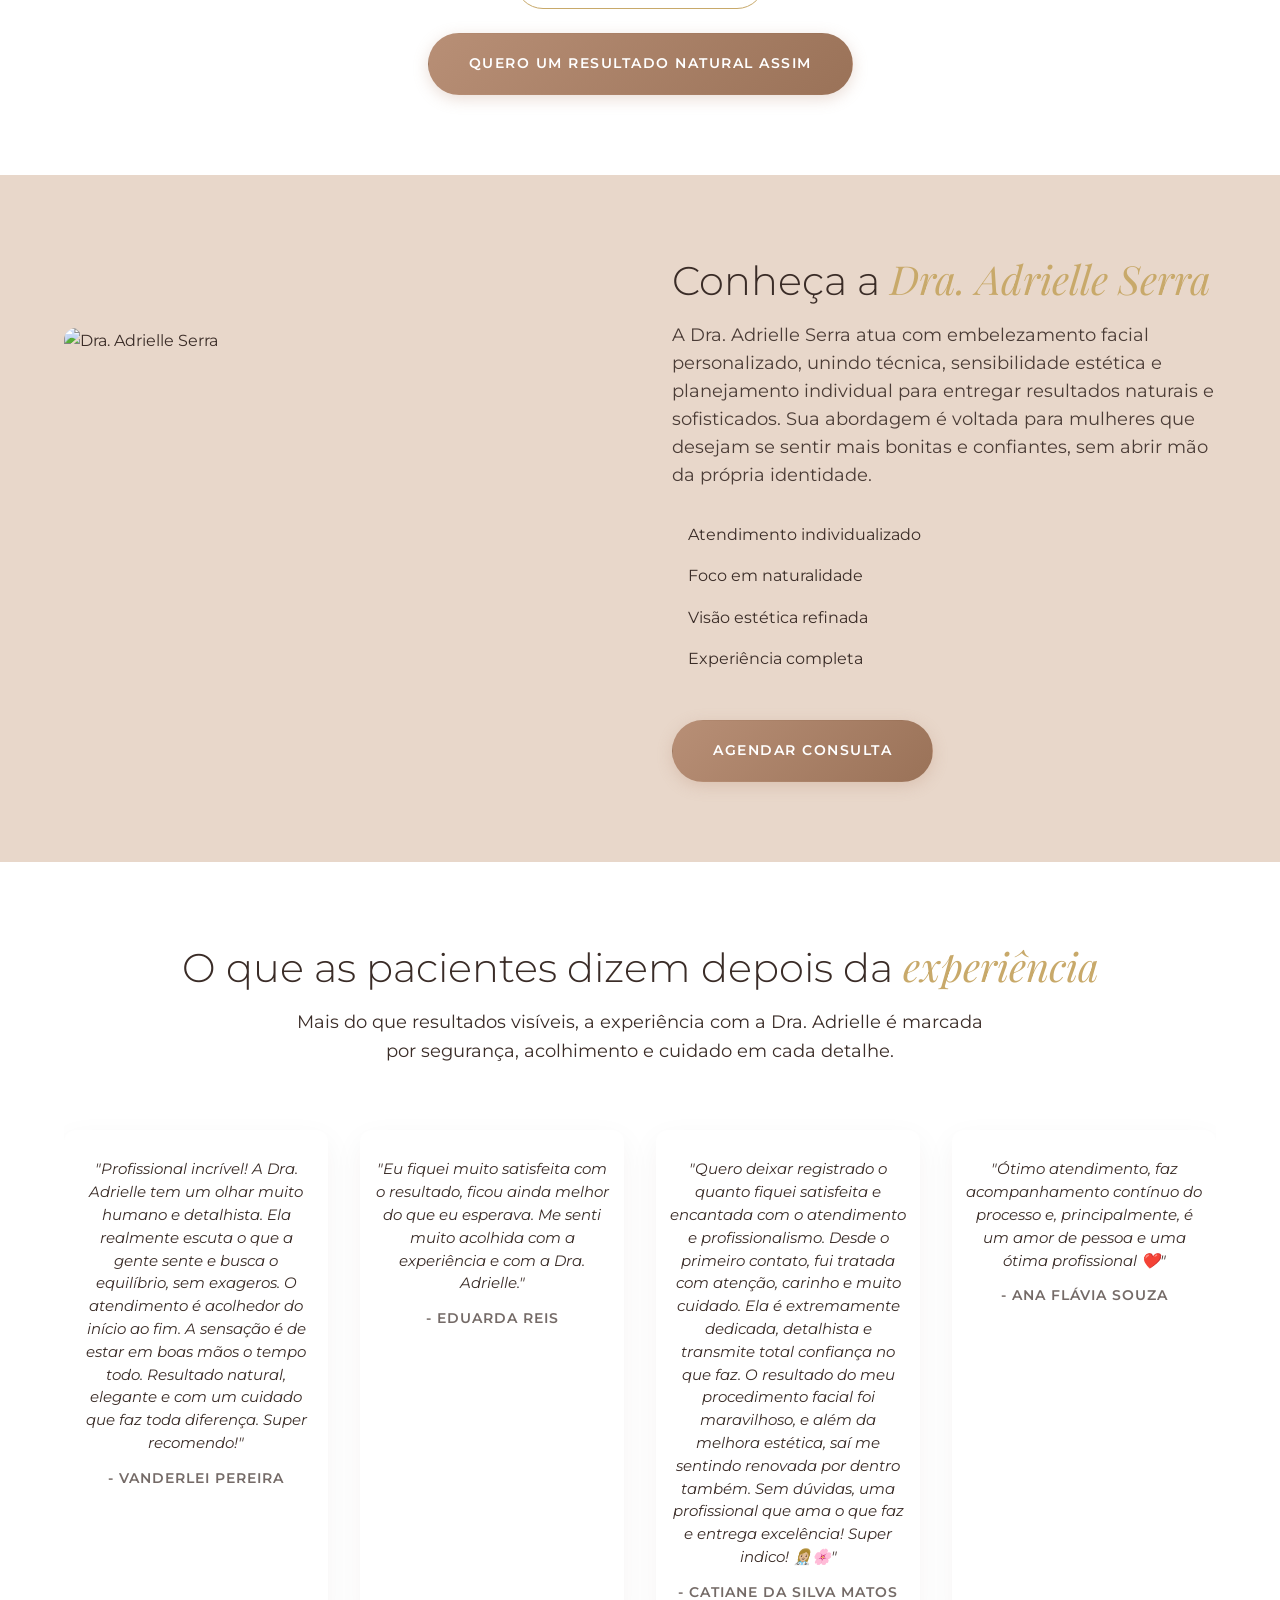
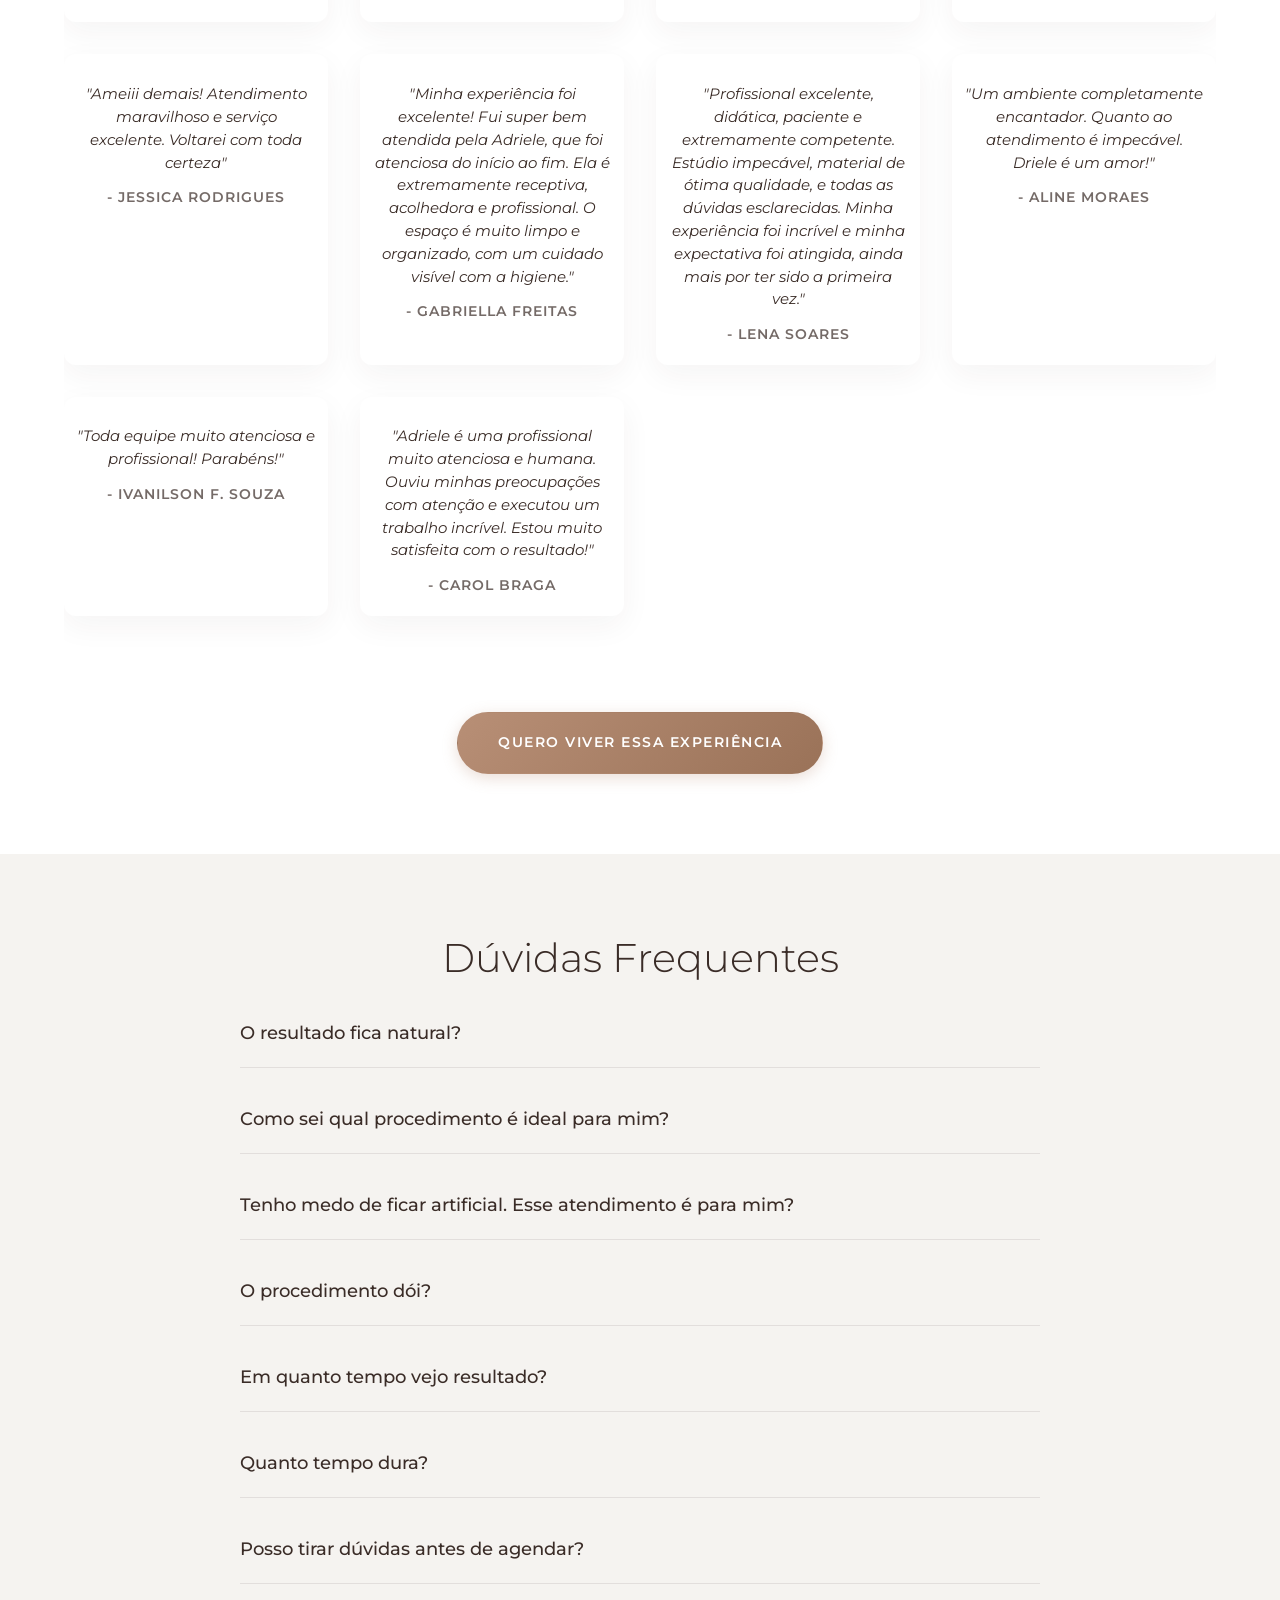
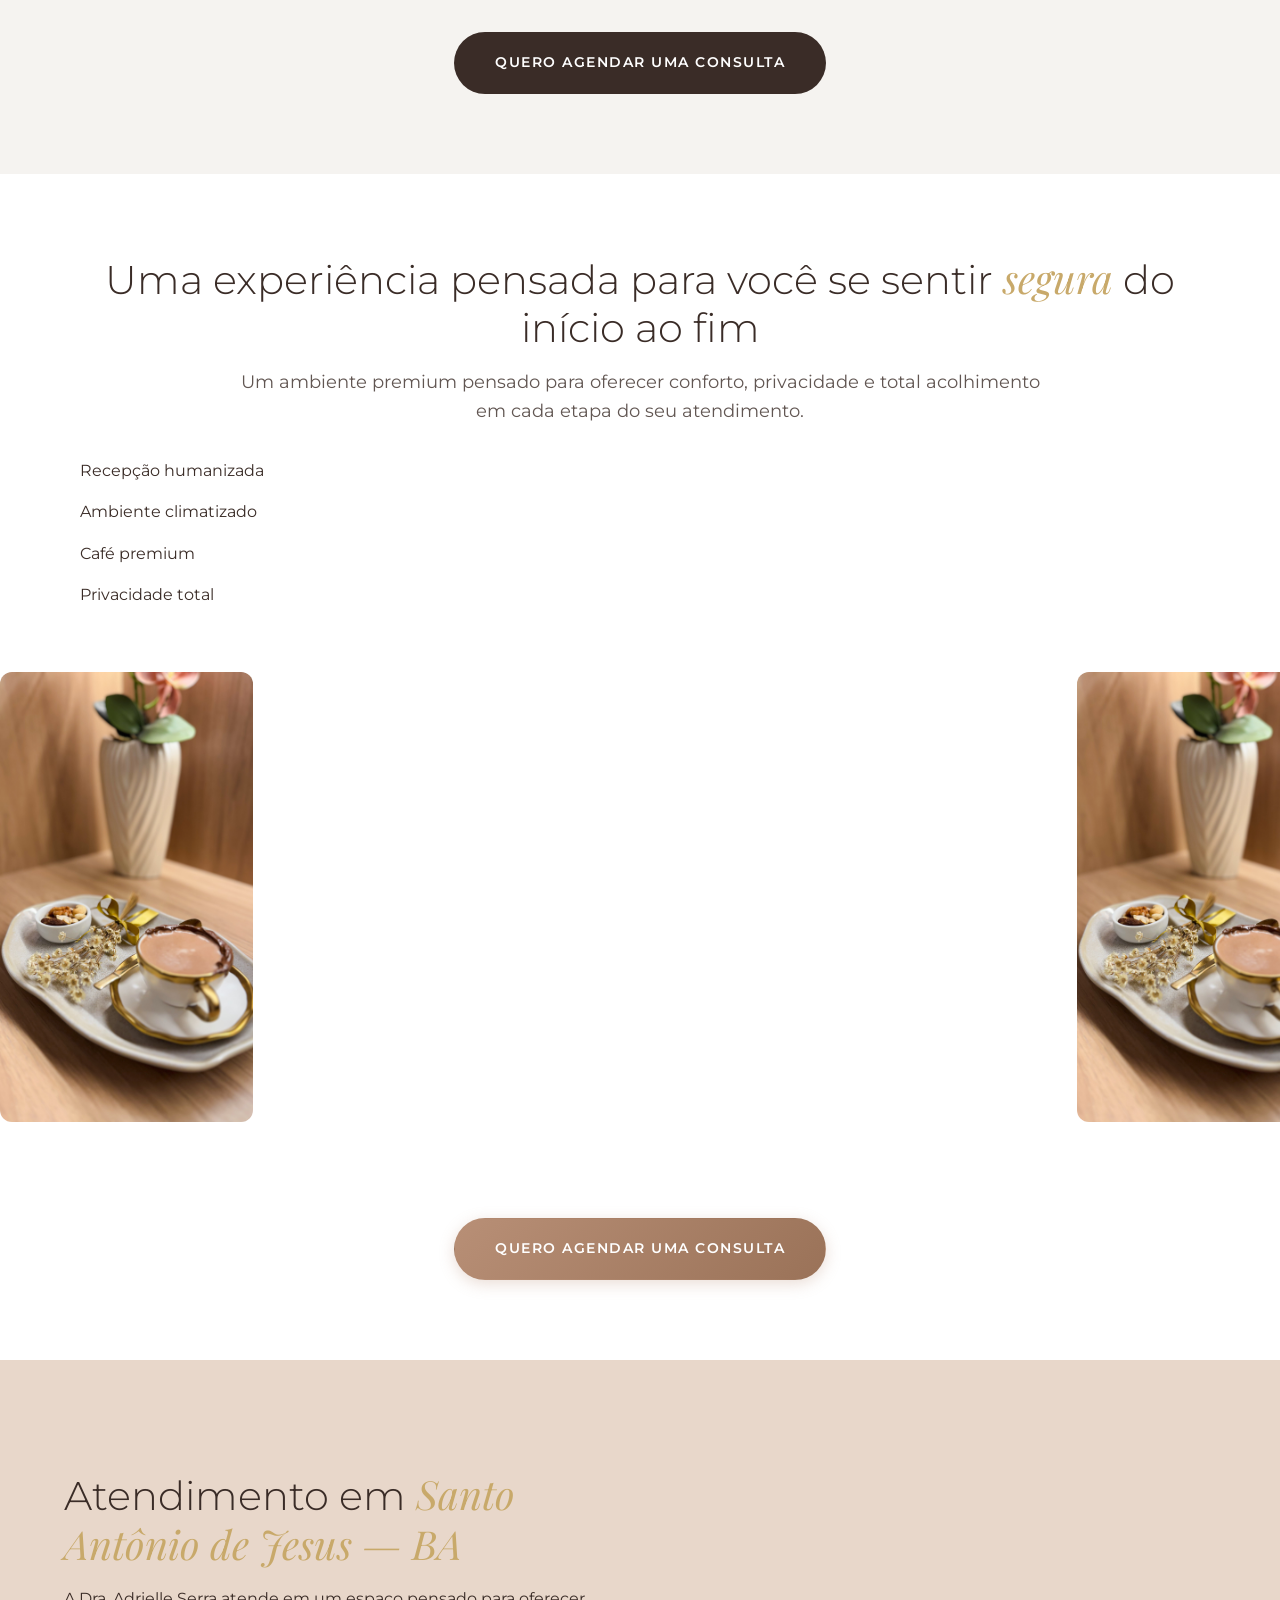
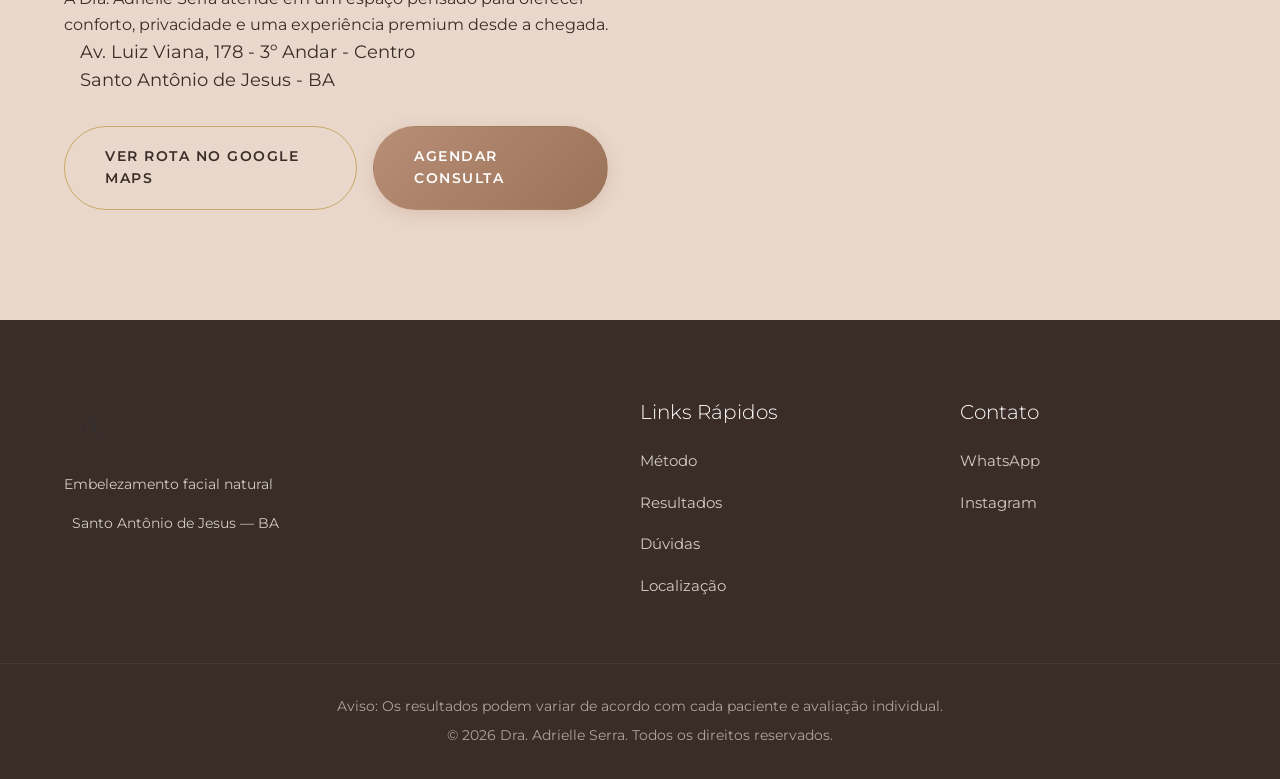
==== commit 5463c371: "PageSpeed Insights: add lazy loading, preloads, and defer scripts" ====
--- a/index.html
+++ b/index.html
@@ -10,8 +10,10 @@
     <link rel="icon" href="Logo/AS PRETO (3).png" type="image/png">
     <link href="https://fonts.googleapis.com/css2?family=Montserrat:wght@300;400;500;600&family=Playfair+Display:ital,wght@0,400;0,500;0,600;1,400&display=swap" rel="stylesheet">
     <link rel="stylesheet" href="style.css?v=20">
+    <link rel="preload" as="image" href="images/antes.png" fetchpriority="high">
+    <link rel="preload" as="image" href="images/depois.png" fetchpriority="high">
     <!-- Phosphor Icons for elegant thin icons -->
-    <script src="https://unpkg.com/@phosphor-icons/web"></script>
+    <script defer src="https://unpkg.com/@phosphor-icons/web"></script>
     
     <!-- Microsoft Clarity -->
     <script type="text/javascript">
@@ -142,7 +144,7 @@
             </div>
 
             <div class="methodology-image-wrapper">
-                <img src="adrielleserra.JPG.jpeg" alt="Dra. Adrielle Serra - Método" class="methodology-image" style="border-radius: var(--border-radius); width: 100%; object-fit: cover; box-shadow: var(--box-shadow);">
+                <img src="adrielleserra.JPG.jpeg" alt="Dra. Adrielle Serra - Método" class="methodology-image" loading="lazy" decoding="async" style="border-radius: var(--border-radius); width: 100%; object-fit: cover; box-shadow: var(--box-shadow);">
             </div>
         </div>
     </section>
@@ -155,51 +157,51 @@
             
             <div class="results-grid" id="results-grid">
                 <div class="result-card">
-                    <img src="images/IMG_0155.JPEG" alt="Contorno facial" class="result-img">
+                    <img src="images/IMG_0155.JPEG" alt="Contorno facial" class="result-img" loading="lazy" decoding="async">
                     <p class="result-caption">Contorno facial</p>
                     <a href="https://wa.me/5575982843258?text=Ol%C3%A1%2C%20gostei%20do%20resultado%20de%20contorno%20facial.%20Esse%20%C3%A9%20meu%20caso!" target="_blank" class="btn-minimalist">Esse é meu caso <i class="ph-bold ph-arrow-right"></i></a>
                 </div>
                 <div class="result-card">
-                    <img src="casos/flavio.PNG" alt="Harmonia e naturalidade para homens" class="result-img">
+                    <img src="casos/flavio.PNG" alt="Harmonia e naturalidade para homens" class="result-img" loading="lazy" decoding="async">
                     <p class="result-caption">Harmonia e naturalidade para homens</p>
                     <a href="https://wa.me/5575982843258?text=Ol%C3%A1%2C%20gostei%20do%20resultado%20de%20harmonia%20e%20naturalidade%20para%20homens.%20Esse%20%C3%A9%20meu%20caso!" target="_blank" class="btn-minimalist">Esse é meu caso <i class="ph-bold ph-arrow-right"></i></a>
                 </div>
                 <div class="result-card">
-                    <img src="images/IMG_1815.JPEG" alt="Lábios naturais" class="result-img">
+                    <img src="images/IMG_1815.JPEG" alt="Lábios naturais" class="result-img" loading="lazy" decoding="async">
                     <p class="result-caption">Melhora de Olheiras e Aspecto Descansado</p>
                     <a href="https://wa.me/5575982843258?text=Ol%C3%A1%2C%20gostei%20do%20resultado%20de%20melhora%20de%20olheiras.%20Esse%20%C3%A9%20meu%20caso!" target="_blank" class="btn-minimalist">Esse é meu caso <i class="ph-bold ph-arrow-right"></i></a>
                 </div>
                 <div class="result-card">
-                    <img src="images/IMG_6536.JPEG" alt="Rejuvenescimento sutil" class="result-img">
+                    <img src="images/IMG_6536.JPEG" alt="Rejuvenescimento sutil" class="result-img" loading="lazy" decoding="async">
                     <p class="result-caption">Rejuvenescimento sutil</p>
                     <a href="https://wa.me/5575982843258?text=Ol%C3%A1%2C%20gostei%20do%20resultado%20de%20rejuvenescimento%20sutil.%20Esse%20%C3%A9%20meu%20caso!" target="_blank" class="btn-minimalist">Esse é meu caso <i class="ph-bold ph-arrow-right"></i></a>
                 </div>
                 
                 <!-- Ocultos inicialmente -->
                 <div class="result-card hidden-result">
-                    <img src="images/IMG_7598.PNG" alt="Rosto mais leve" class="result-img">
+                    <img src="images/IMG_7598.PNG" alt="Rosto mais leve" class="result-img" loading="lazy" decoding="async">
                     <p class="result-caption">Definição de Perfil e Mandíbula</p>
                     <a href="https://wa.me/5575982843258?text=Ol%C3%A1%2C%20gostei%20da%20defini%C3%A7%C3%A3o%20de%20perfil.%20Esse%20%C3%A9%20meu%20caso!" target="_blank" class="btn-minimalist">Esse é meu caso <i class="ph-bold ph-arrow-right"></i></a>
                 </div>
                 <div class="result-card hidden-result">
-                    <img src="images/IMG_7755.PNG" alt="Embelezamento sem exageros" class="result-img">
+                    <img src="images/IMG_7755.PNG" alt="Embelezamento sem exageros" class="result-img" loading="lazy" decoding="async">
                     <p class="result-caption">Embelezamento sem exageros</p>
                     <a href="https://wa.me/5575982843258?text=Ol%C3%A1%2C%20gostei%20do%20embelezamento%20sem%20exageros.%20Esse%20%C3%A9%20meu%20caso!" target="_blank" class="btn-minimalist">Esse é meu caso <i class="ph-bold ph-arrow-right"></i></a>
                 </div>
                 <!-- Swapped Result -->
                 <div class="result-card hidden-result">
-                    <img src="images/IMG_0156.JPEG" alt="Harmonia do perfil" class="result-img">
+                    <img src="images/IMG_0156.JPEG" alt="Harmonia do perfil" class="result-img" loading="lazy" decoding="async">
                     <p class="result-caption">Harmonia do perfil</p>
                     <a href="https://wa.me/5575982843258?text=Ol%C3%A1%2C%20gostei%20do%20resultado%20de%20harmonia%20do%20perfil.%20Esse%20%C3%A9%20meu%20caso!" target="_blank" class="btn-minimalist">Esse é meu caso <i class="ph-bold ph-arrow-right"></i></a>
                 </div>
                 <!-- Novos casos da pasta 'casos' -->
                 <div class="result-card hidden-result">
-                    <img src="casos/IMG_7600 (1).PNG" alt="Resultado Natural" class="result-img">
+                    <img src="casos/IMG_7600 (1).PNG" alt="Resultado Natural" class="result-img" loading="lazy" decoding="async">
                     <p class="result-caption">Resultados Naturais e Sutis</p>
                     <a href="https://wa.me/5575982843258?text=Ol%C3%A1%2C%20gostei%20dos%20resultados%20naturais.%20Esse%20%C3%A9%20meu%20caso!" target="_blank" class="btn-minimalist">Esse é meu caso <i class="ph-bold ph-arrow-right"></i></a>
                 </div>
                 <div class="result-card hidden-result">
-                    <img src="casos/IMG_7905.JPG (1).jpeg" alt="Harmonização Delicada" class="result-img">
+                    <img src="casos/IMG_7905.JPG (1).jpeg" alt="Harmonização Delicada" class="result-img" loading="lazy" decoding="async">
                     <p class="result-caption">Harmonização Delicada</p>
                     <a href="https://wa.me/5575982843258?text=Ol%C3%A1%2C%20gostei%20da%20harmoniza%C3%A7%C3%A3o%20delicada.%20Esse%20%C3%A9%20meu%20caso!" target="_blank" class="btn-minimalist">Esse é meu caso <i class="ph-bold ph-arrow-right"></i></a>
                 </div>
@@ -218,7 +220,7 @@
     <section class="authority section-bg-nude" id="dra">
         <div class="container container-flex">
             <div class="authority-image-wrapper animate-on-scroll">
-                <img src="adrielleserra2.jpeg" alt="Dra. Adrielle Serra" class="authority-image">
+                <img src="adrielleserra2.jpeg" alt="Dra. Adrielle Serra" class="authority-image" loading="lazy" decoding="async">
             </div>
             <div class="authority-text animate-on-scroll">
                 <h2 class="section-title text-left">Conheça a <span class="serif-italic">Dra. Adrielle Serra</span></h2>
@@ -452,22 +454,22 @@
         <div class="clinic-marquee-container">
             <div class="clinic-track">
                 <!-- Original images -->
-                <img src="espaço/clinica.jpeg" class="clinic-card" alt="Recepção">
-                <img src="espaço/clinica(1).jpeg" class="clinic-card" alt="Clínica 1">
-                <img src="espaço/clinica(2).jpeg" class="clinic-card" alt="Clínica 2">
-                <img src="espaço/clinica(3).jpeg" class="clinic-card" alt="Clínica 3">
+                <img src="espaço/clinica.jpeg" class="clinic-card" loading="lazy" decoding="async" alt="Recepção">
+                <img src="espaço/clinica(1).jpeg" class="clinic-card" loading="lazy" decoding="async" alt="Clínica 1">
+                <img src="espaço/clinica(2).jpeg" class="clinic-card" loading="lazy" decoding="async" alt="Clínica 2">
+                <img src="espaço/clinica(3).jpeg" class="clinic-card" loading="lazy" decoding="async" alt="Clínica 3">
                 
                 <!-- Duplicate images for continuous scroll -->
-                <img src="espaço/clinica.jpeg" class="clinic-card" alt="Recepção">
-                <img src="espaço/clinica(1).jpeg" class="clinic-card" alt="Clínica 1">
-                <img src="espaço/clinica(2).jpeg" class="clinic-card" alt="Clínica 2">
-                <img src="espaço/clinica(3).jpeg" class="clinic-card" alt="Clínica 3">
+                <img src="espaço/clinica.jpeg" class="clinic-card" loading="lazy" decoding="async" alt="Recepção">
+                <img src="espaço/clinica(1).jpeg" class="clinic-card" loading="lazy" decoding="async" alt="Clínica 1">
+                <img src="espaço/clinica(2).jpeg" class="clinic-card" loading="lazy" decoding="async" alt="Clínica 2">
+                <img src="espaço/clinica(3).jpeg" class="clinic-card" loading="lazy" decoding="async" alt="Clínica 3">
                 
                 <!-- Extra duplicates for smooth wide scroll -->
-                <img src="espaço/clinica.jpeg" class="clinic-card duplicate-mobile" alt="Recepção">
-                <img src="espaço/clinica(1).jpeg" class="clinic-card duplicate-mobile" alt="Clínica 1">
-                <img src="espaço/clinica(2).jpeg" class="clinic-card duplicate-mobile" alt="Clínica 2">
-                <img src="espaço/clinica(3).jpeg" class="clinic-card duplicate-mobile" alt="Clínica 3">
+                <img src="espaço/clinica.jpeg" class="clinic-card duplicate-mobile" loading="lazy" decoding="async" alt="Recepção">
+                <img src="espaço/clinica(1).jpeg" class="clinic-card duplicate-mobile" loading="lazy" decoding="async" alt="Clínica 1">
+                <img src="espaço/clinica(2).jpeg" class="clinic-card duplicate-mobile" loading="lazy" decoding="async" alt="Clínica 2">
+                <img src="espaço/clinica(3).jpeg" class="clinic-card duplicate-mobile" loading="lazy" decoding="async" alt="Clínica 3">
             </div>
         </div>
 
@@ -508,7 +510,7 @@
     <footer class="footer">
         <div class="container footer-container">
             <div class="footer-brand">
-                <img src="Logo/AS PRETO (3).png" alt="Dra. Adrielle Serra" class="footer-logo-img">
+                <img src="Logo/AS PRETO (3).png" alt="Dra. Adrielle Serra" class="footer-logo-img" loading="lazy" decoding="async">
                 <p class="footer-specialty">Embelezamento facial natural</p>
                 <p class="footer-location"><i class="ph-light ph-map-pin"></i> Santo Antônio de Jesus — BA</p>
             </div>
--- a/style.css
+++ b/style.css
@@ -1262,15 +1262,9 @@
    ANIMATIONS
    ================== */
 .animate-on-scroll {
-    opacity: 0;
-    transform: translateY(40px);
-    transition: opacity 0.8s cubic-bezier(0.25, 0.46, 0.45, 0.94), transform 0.8s cubic-bezier(0.25, 0.46, 0.45, 0.94);
-    will-change: opacity, transform;
-}
-
-.animate-on-scroll.visible {
     opacity: 1;
     transform: translateY(0);
+    /* transition removed for performance */
 }
 
 /* ==================
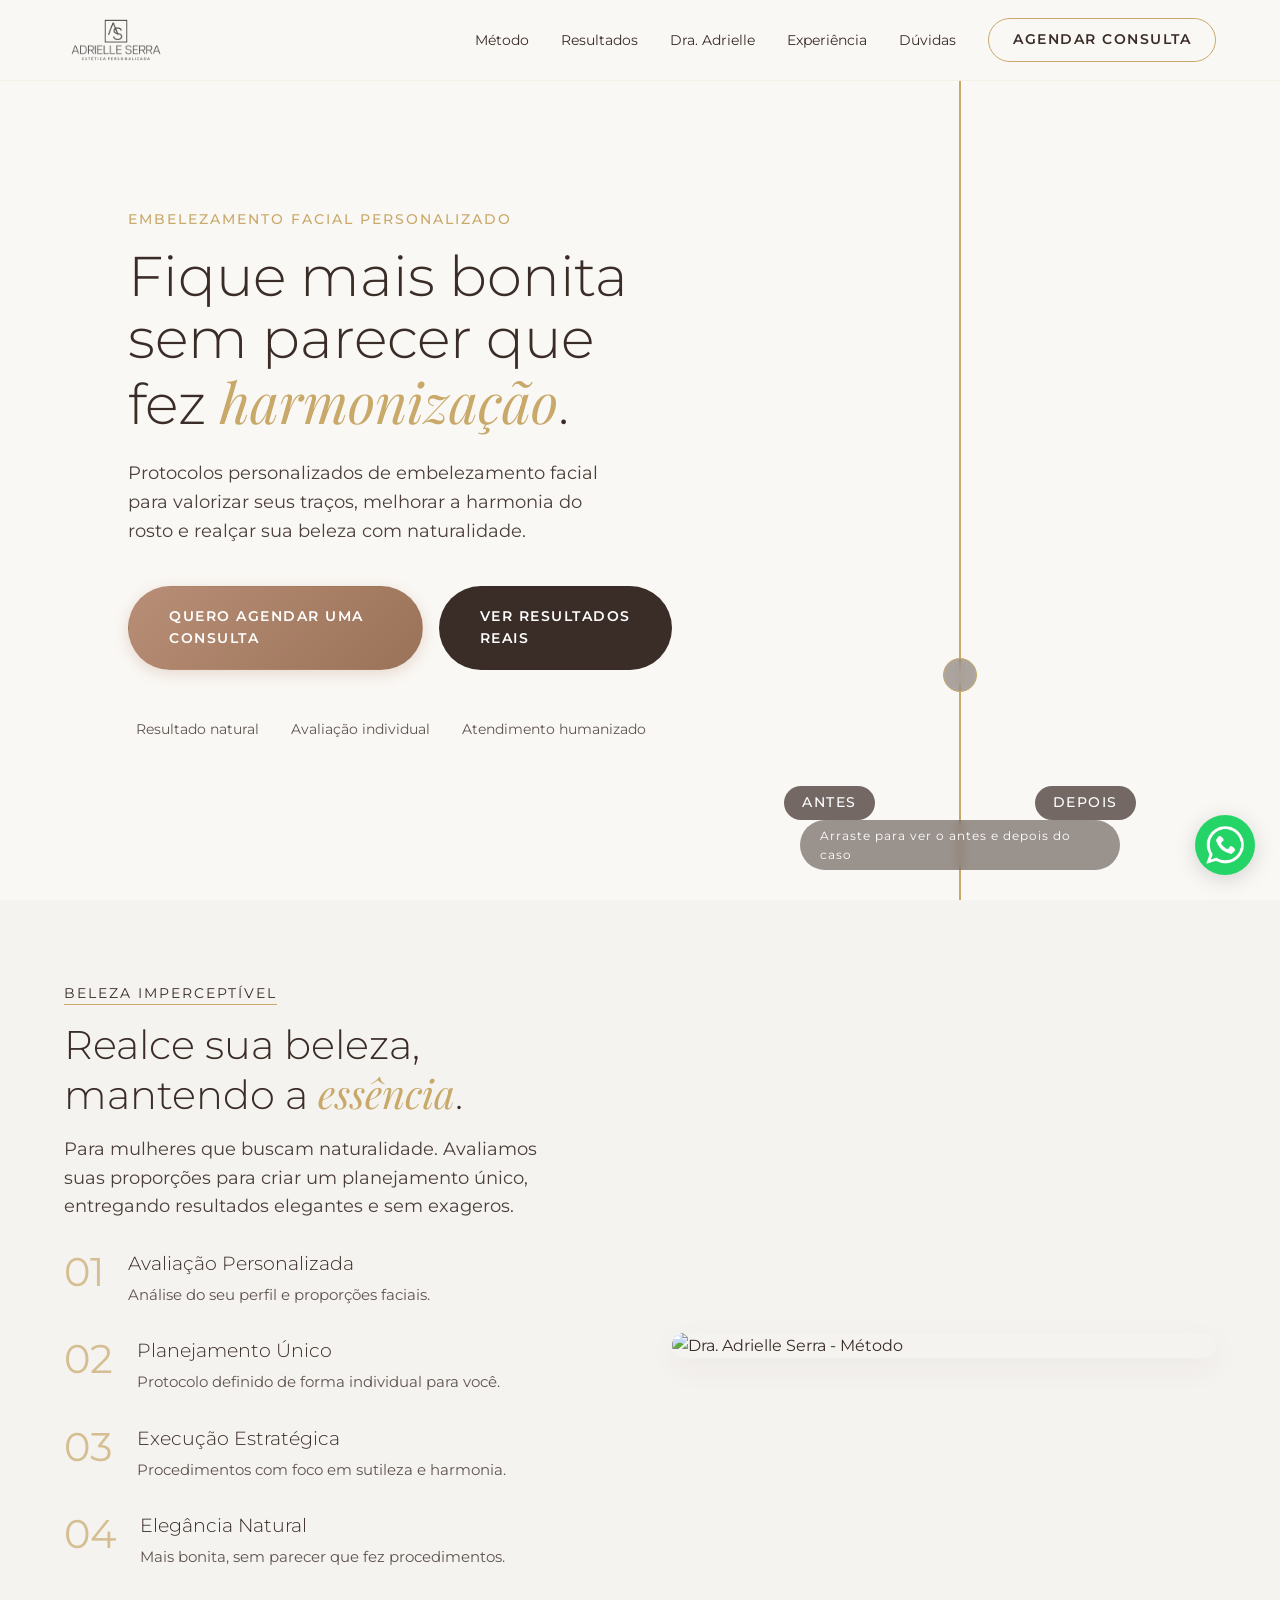
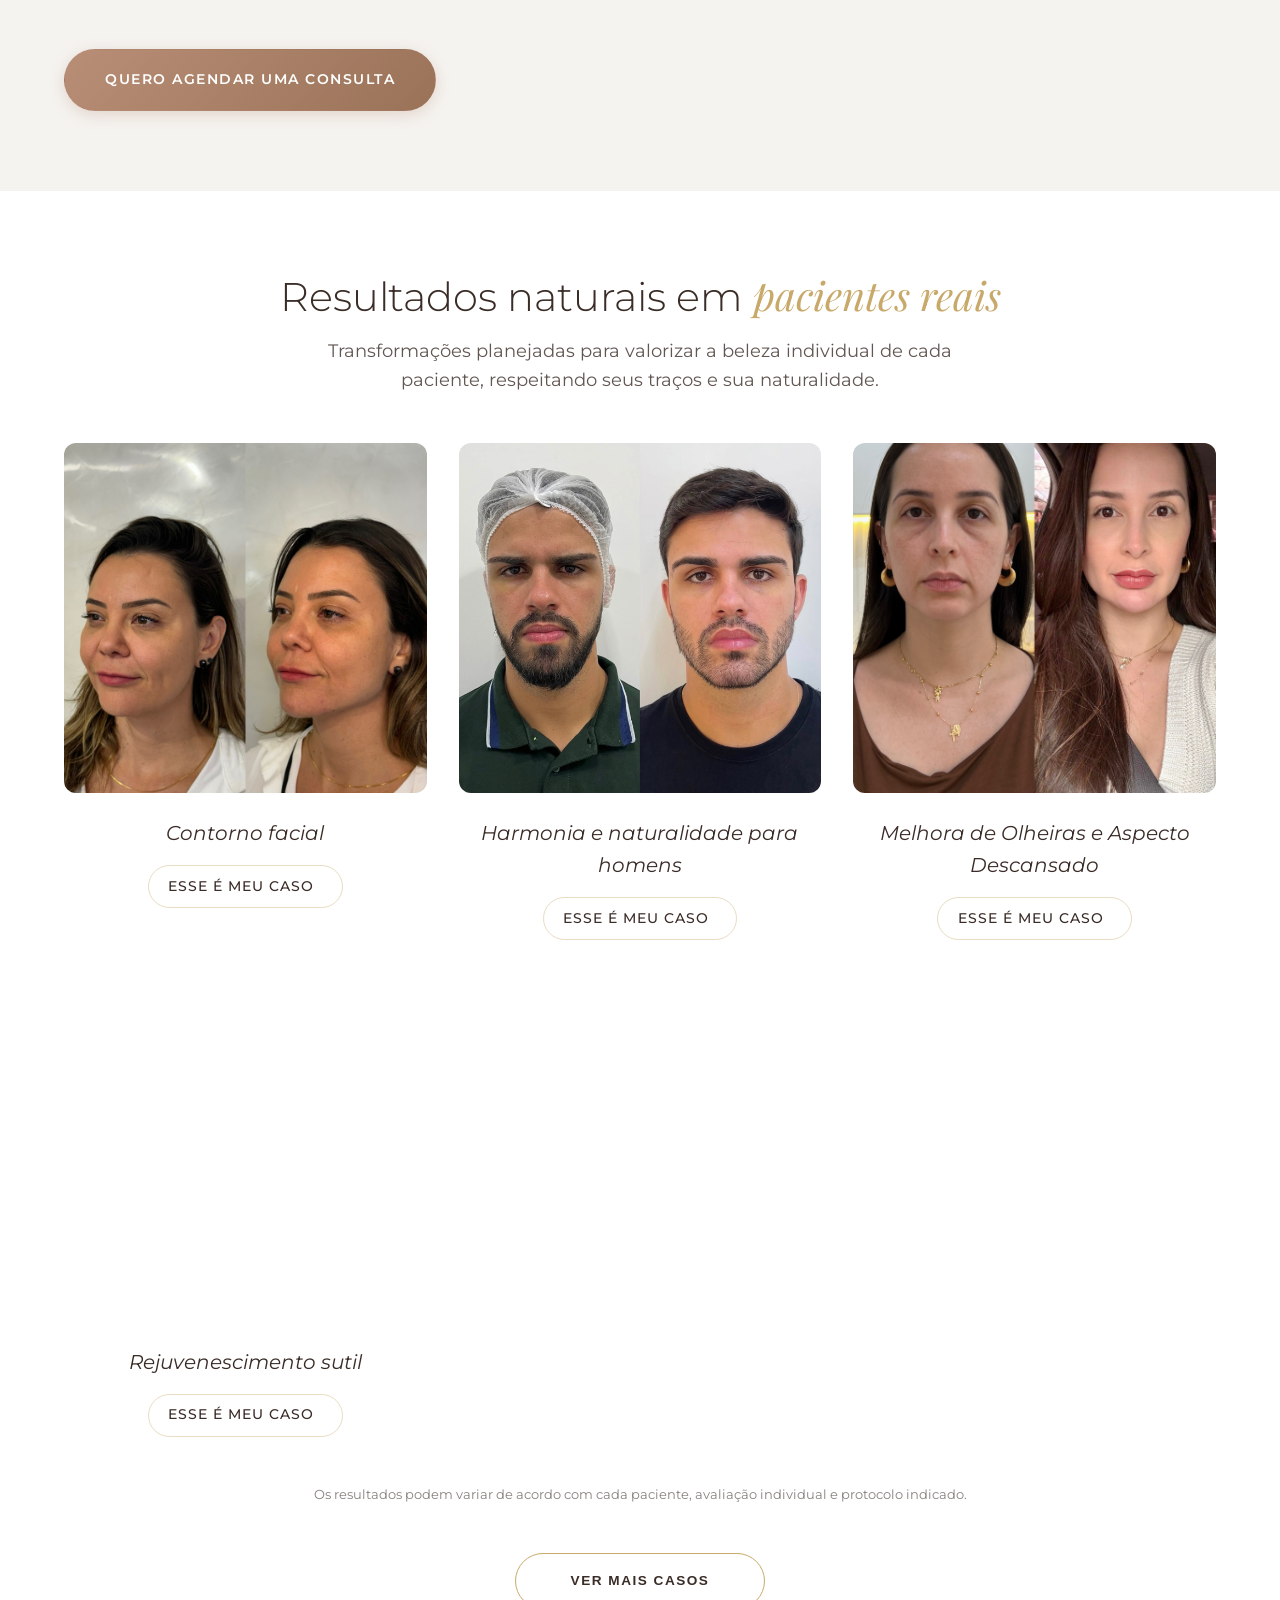
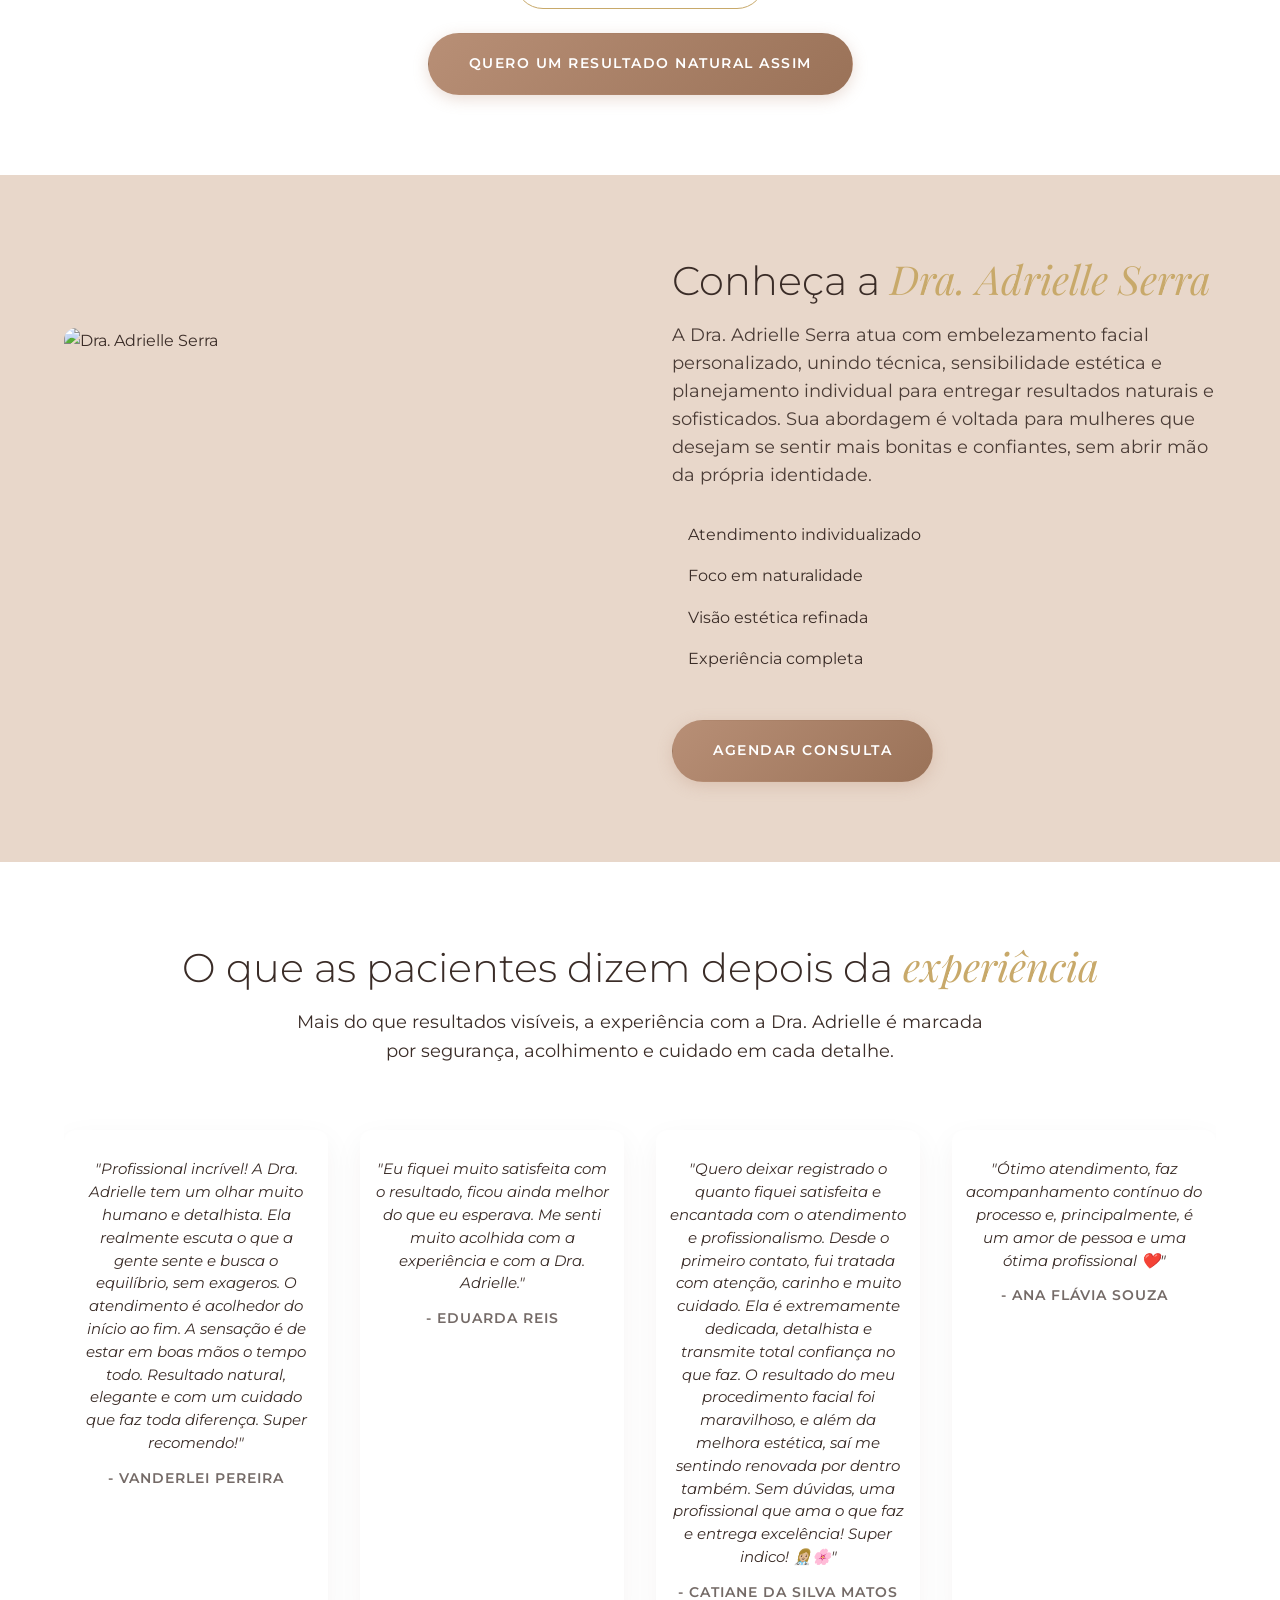
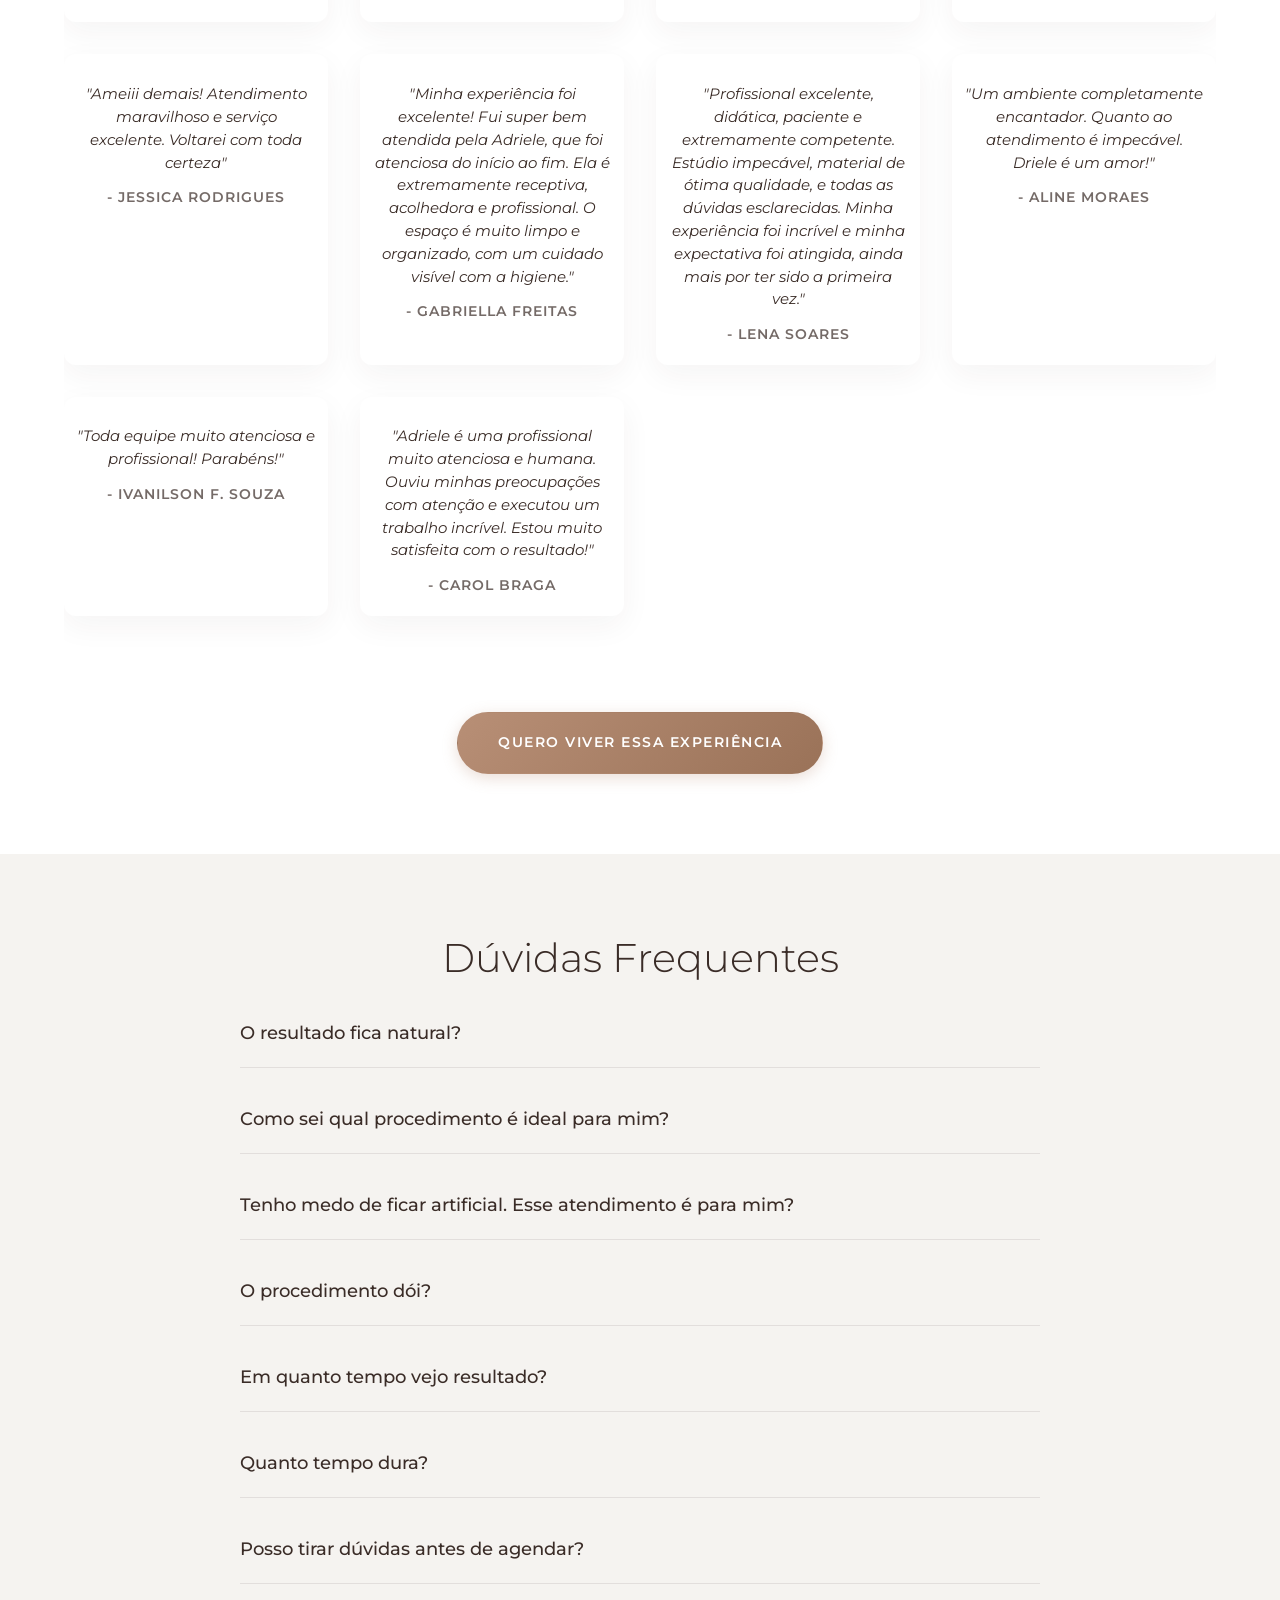
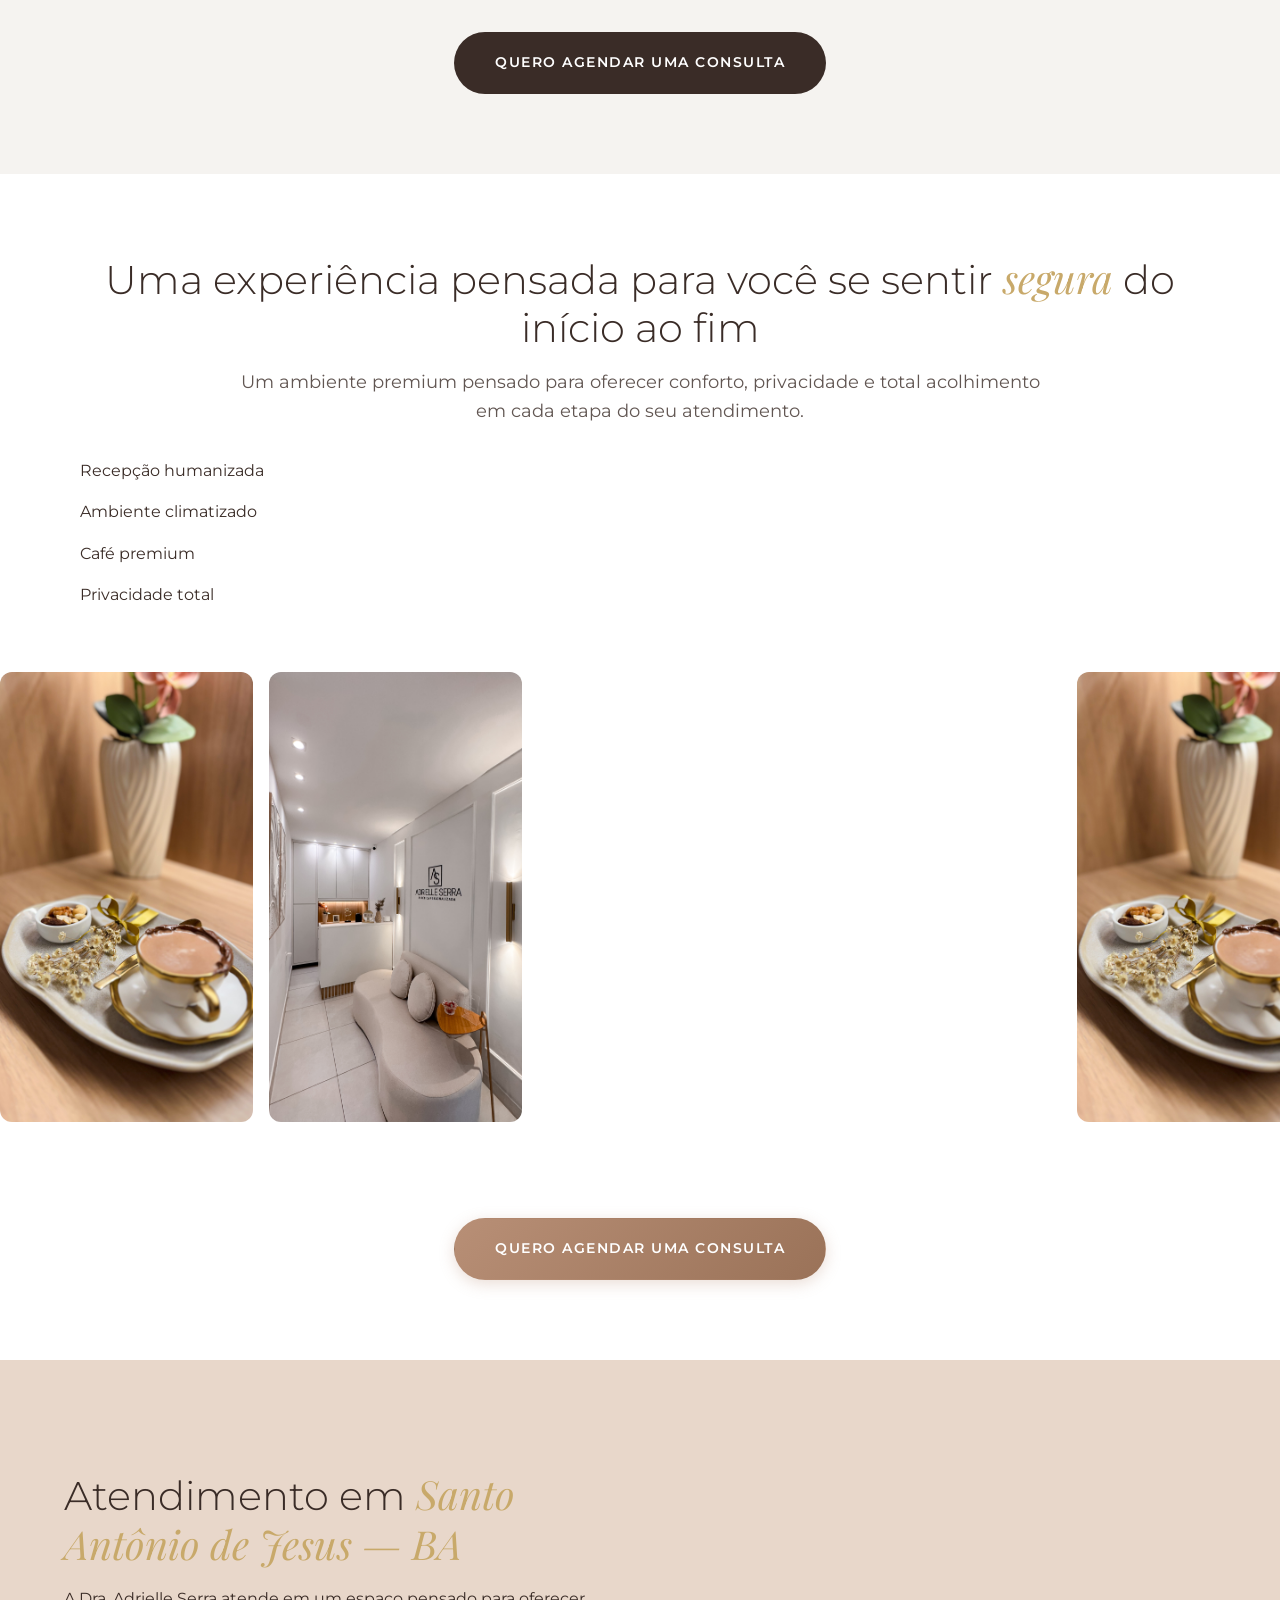
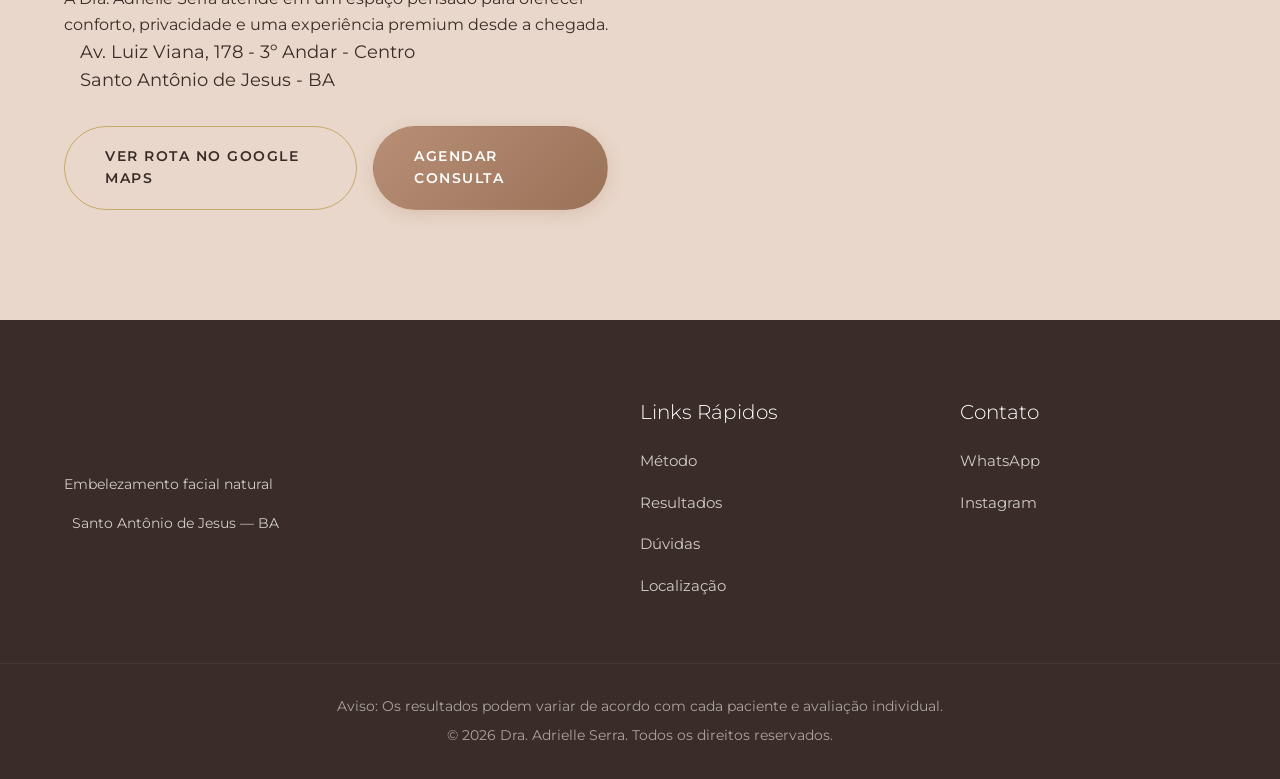
==== commit 1bc0463b: "Insert Meta Pixel Code in index.html Added Meta Pixel Code for tracking page views." ====
--- a/index.html
+++ b/index.html
@@ -1,6 +1,23 @@
 <!DOCTYPE html>
 <html lang="pt-BR">
 <head>
+    <!-- Meta Pixel Code -->
+<script>
+!function(f,b,e,v,n,t,s)
+{if(f.fbq)return;n=f.fbq=function(){n.callMethod?
+n.callMethod.apply(n,arguments):n.queue.push(arguments)};
+if(!f._fbq)f._fbq=n;n.push=n;n.loaded=!0;n.version='2.0';
+n.queue=[];t=b.createElement(e);t.async=!0;
+t.src=v;s=b.getElementsByTagName(e)[0];
+s.parentNode.insertBefore(t,s)}(window, document,'script',
+'https://connect.facebook.net/en_US/fbevents.js');
+fbq('init', '969925412766143');
+fbq('track', 'PageView');
+</script>
+<noscript><img height="1" width="1" style="display:none"
+src="https://www.facebook.com/tr?id=969925412766143&ev=PageView&noscript=1"
+/></noscript>
+<!-- End Meta Pixel Code -->
     <meta charset="UTF-8">
     <meta name="viewport" content="width=device-width, initial-scale=1.0">
     <title>Dra. Adrielle Serra | Embelezamento Facial Natural</title>
